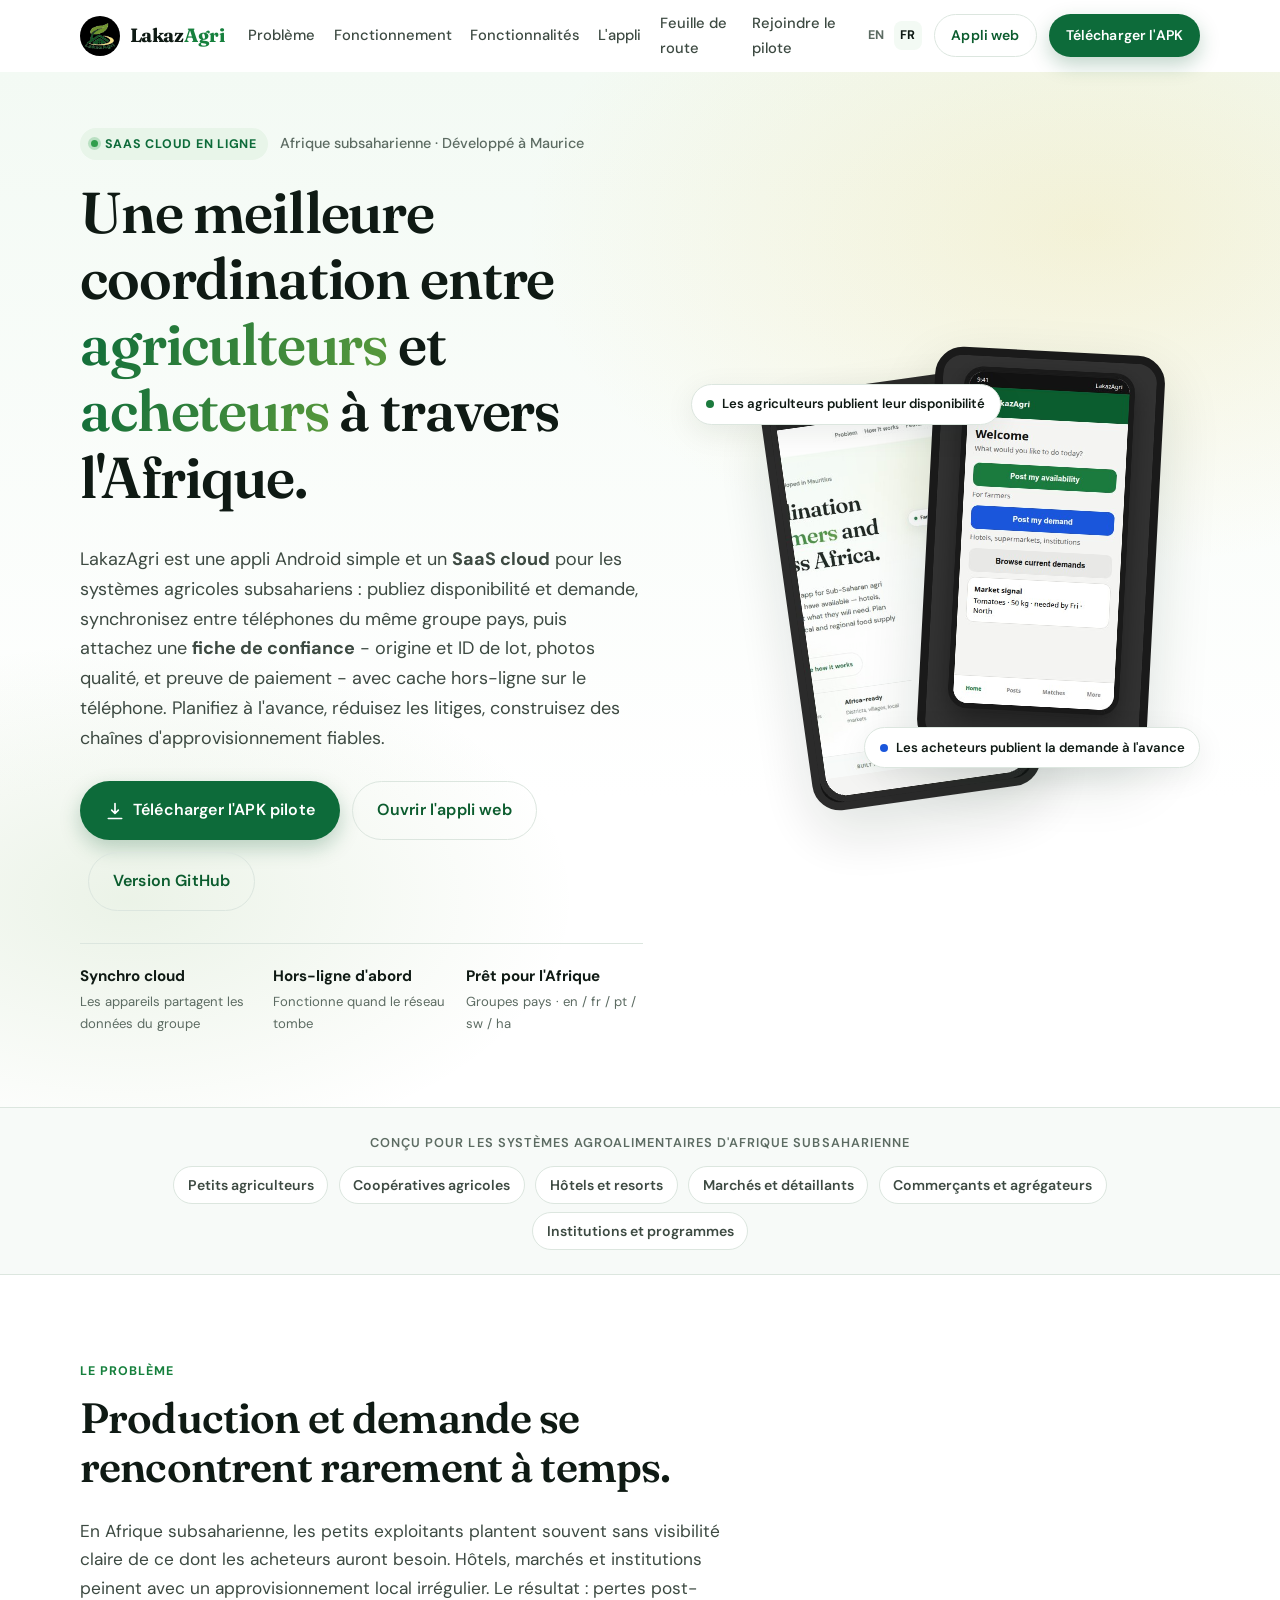
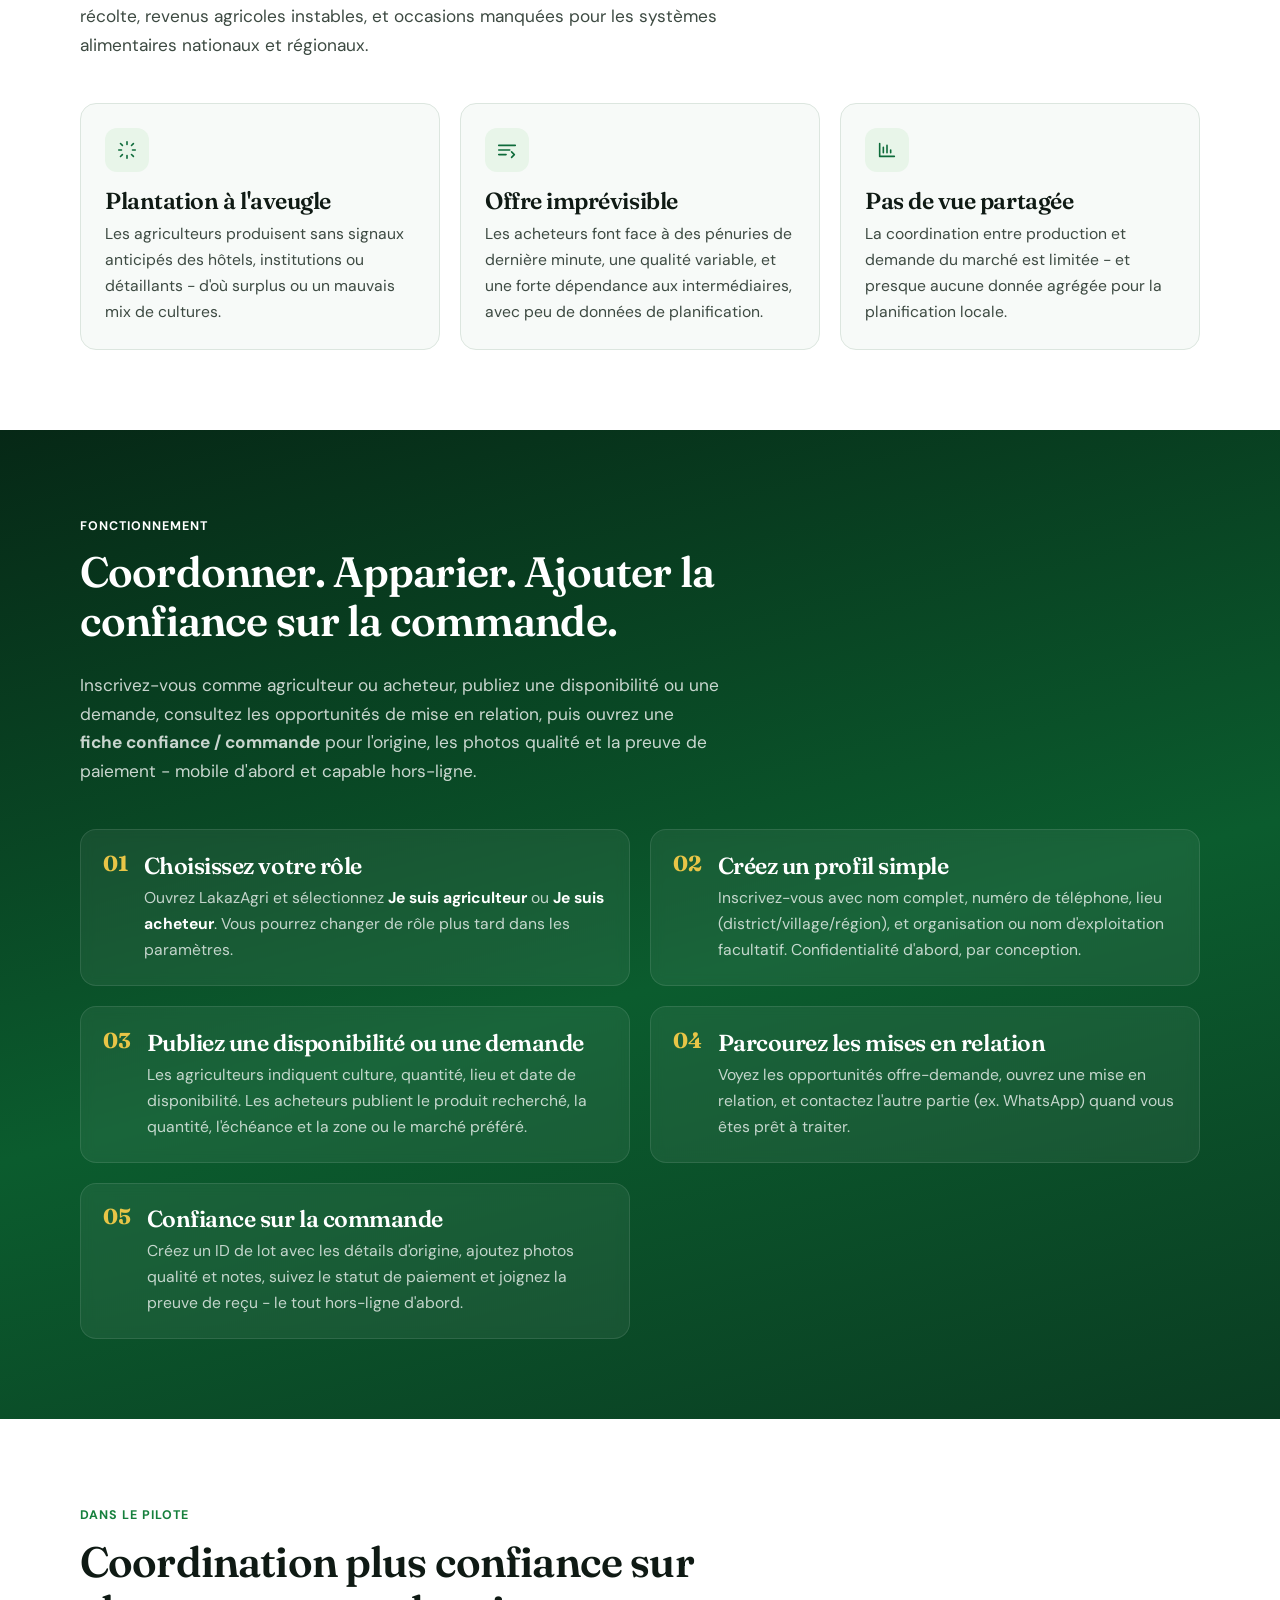
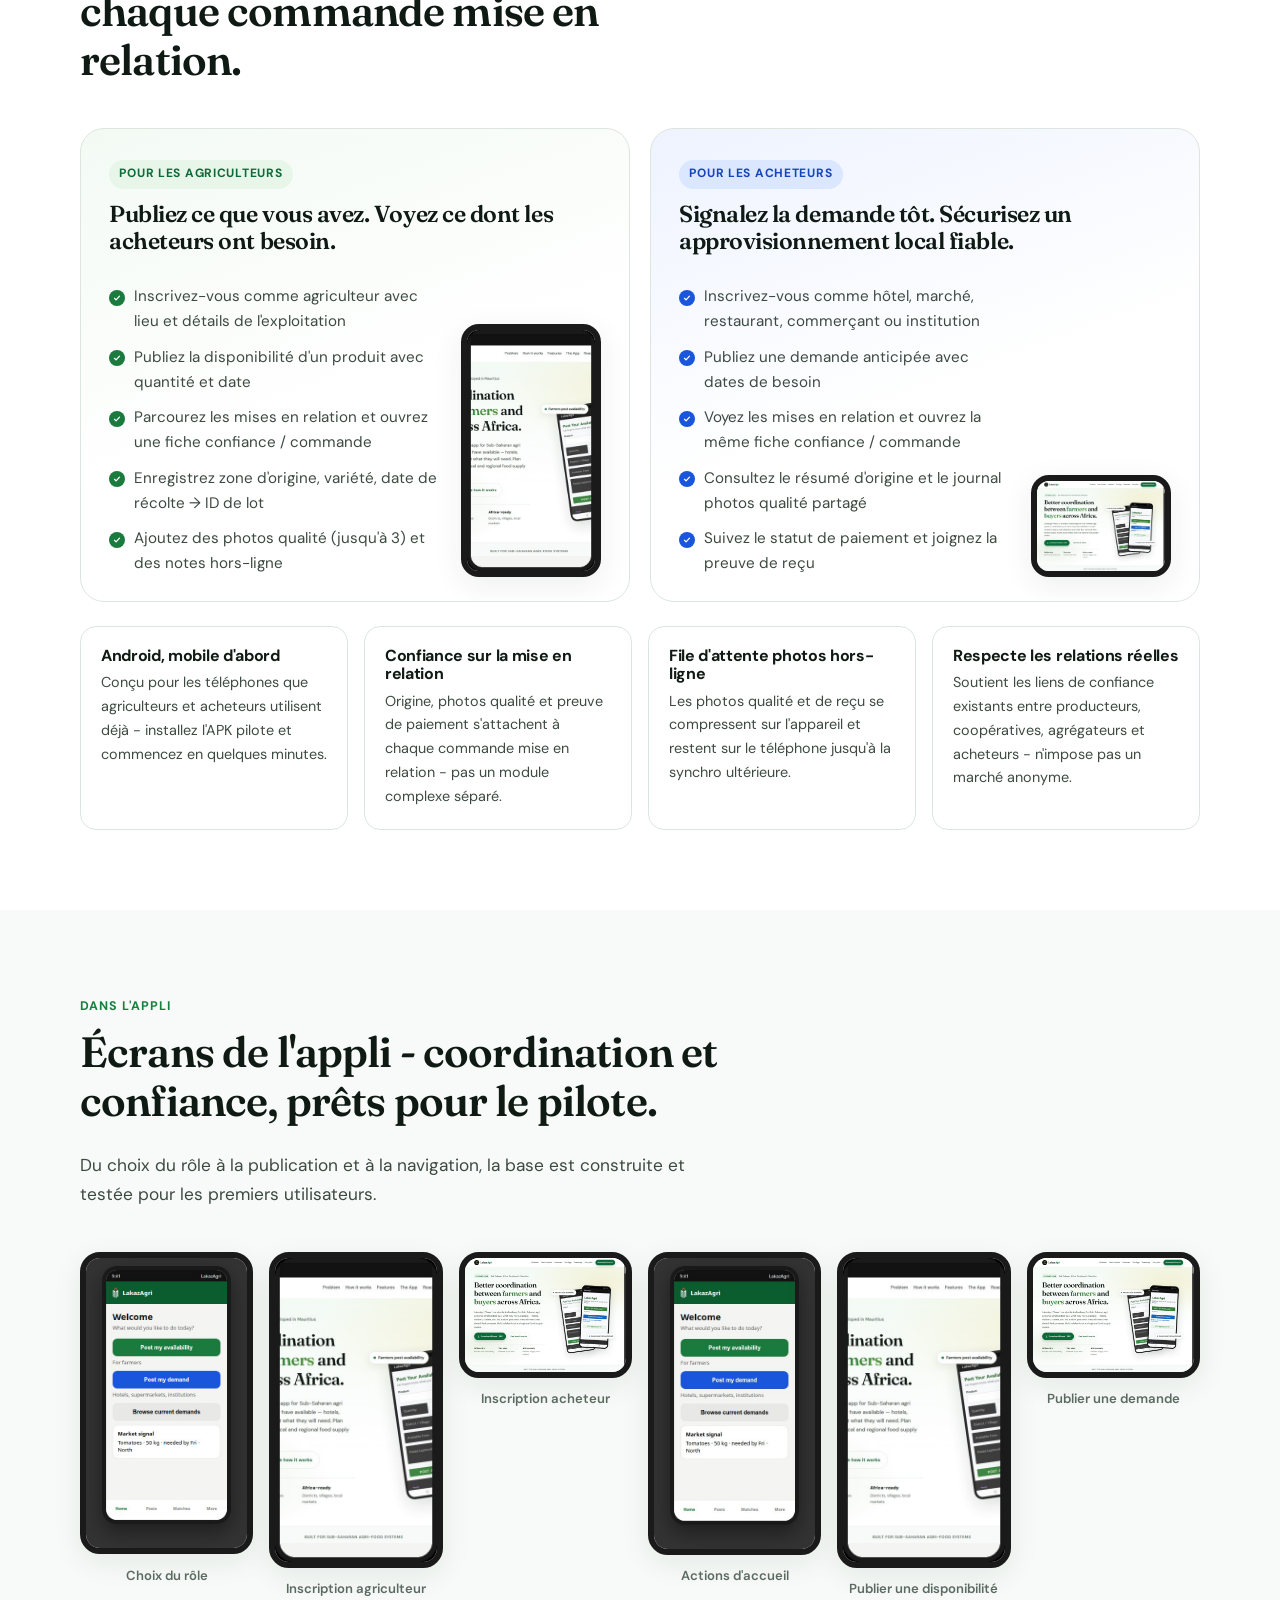
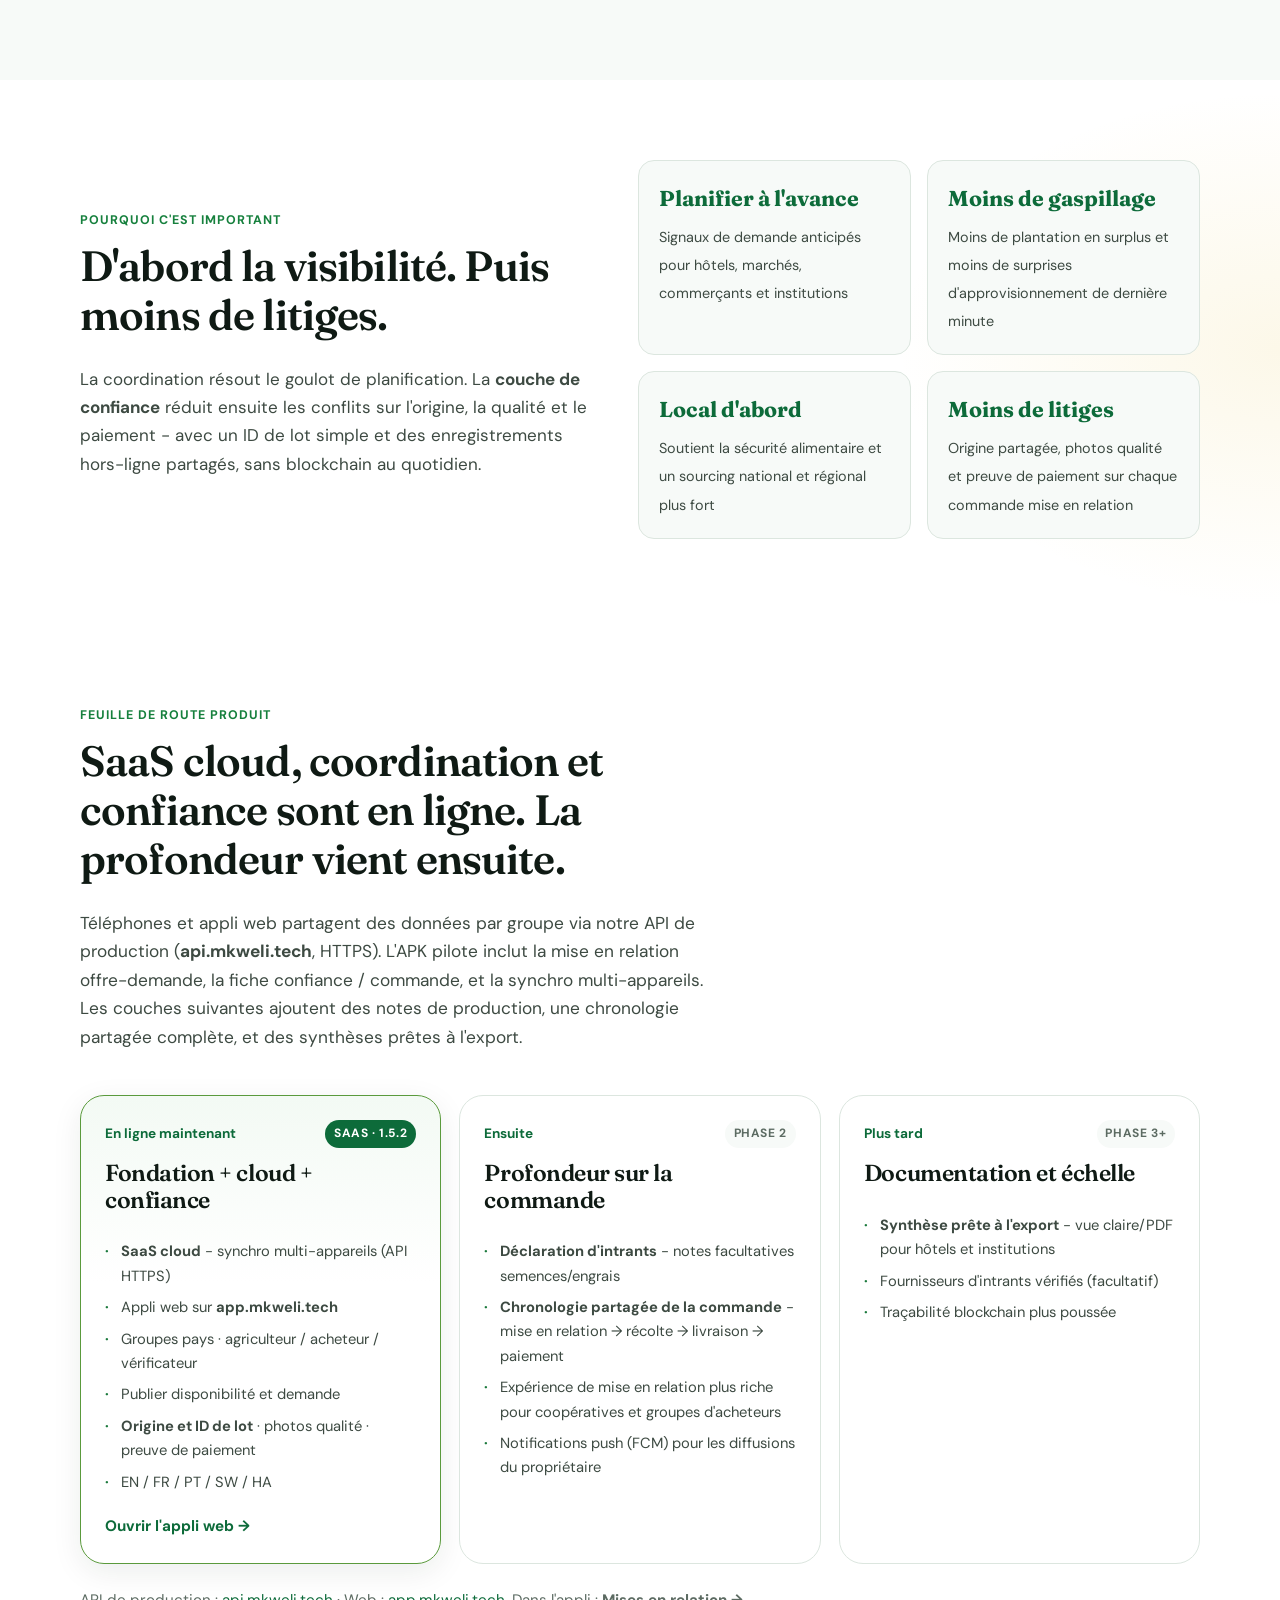
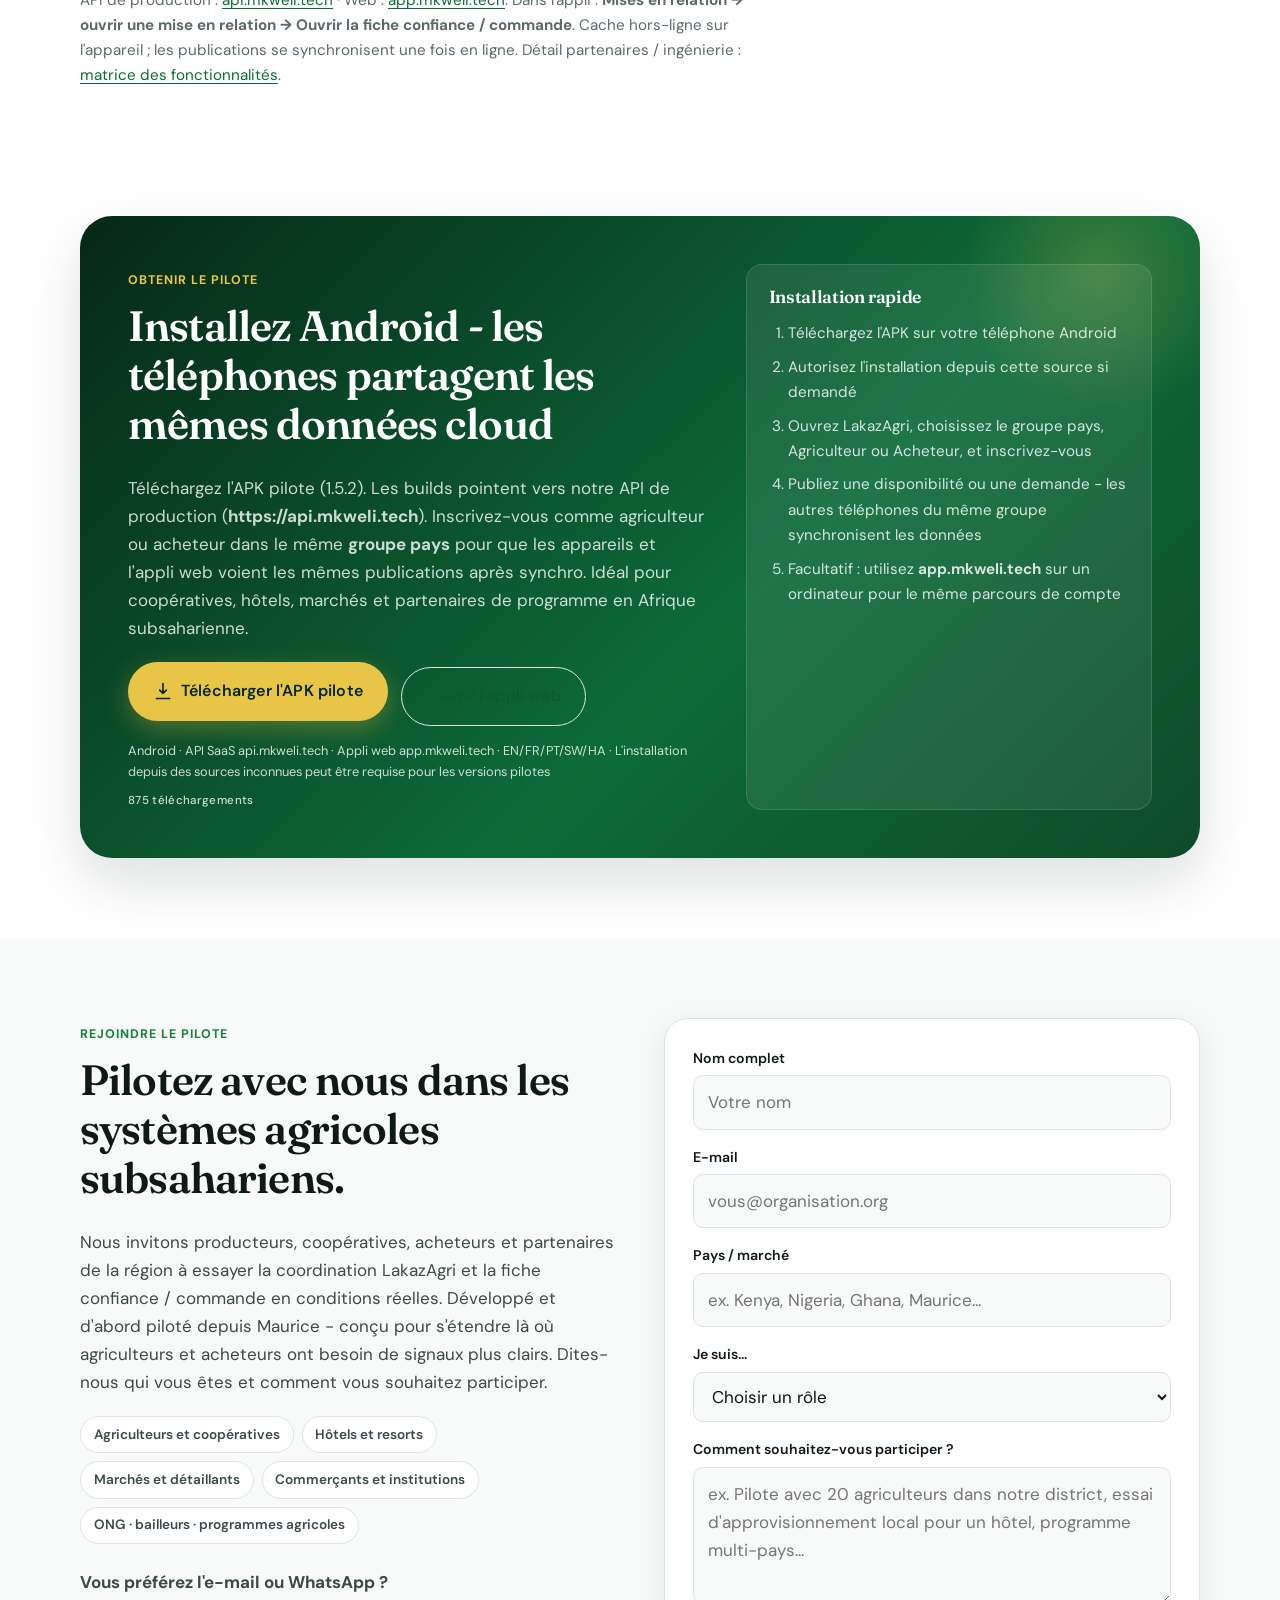
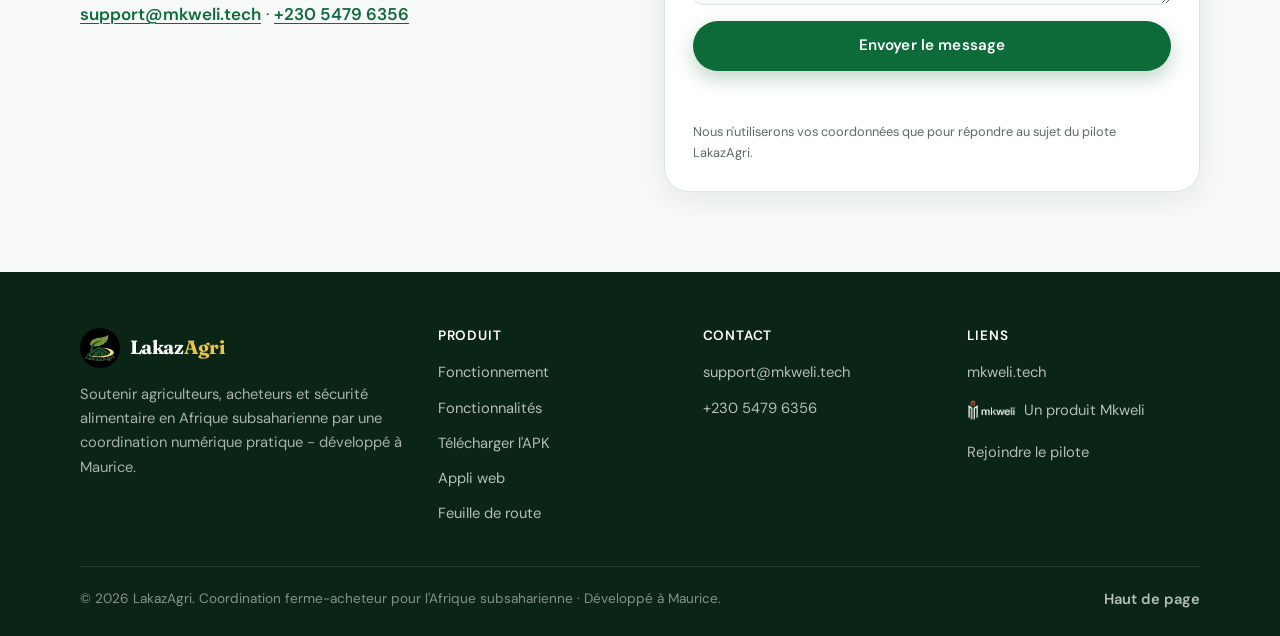
==== fr.html @ d51e4ae3 "Replace long dashes with short hyphens and add a French page. EN/FR switch keeps the matching sectio" ====
<!DOCTYPE html>
<html lang="fr">
<head>
  <meta charset="UTF-8" />
  <meta name="viewport" content="width=device-width, initial-scale=1.0" />
  <title>LakazAgri - Appli ferme-acheteur pour l'Afrique subsaharienne | Agriculteurs, hôtels et marchés</title>
  <meta name="description" content="LakazAgri est une appli Android gratuite, hors-ligne d'abord, et un SaaS cloud pour l'Afrique subsaharienne, qui relie les petits agriculteurs aux hôtels, supermarchés, commerçants et institutions. Données cloud partagées entre appareils, groupes pays, fiches de confiance - développé à Maurice." />
  <meta name="keywords" content="LakazAgri, agriculture Afrique subsaharienne, petits agriculteurs africains, ferme vers acheteur Afrique, appli ferme marché, chaîne d'approvisionnement agricole Afrique, agriculture intelligente Afrique, appli agricole hors-ligne, hôtels produits locaux Afrique, sécurité alimentaire Afrique, marché agricole Afrique, coopératives Afrique, agri-tech Afrique de l'Est, appli agricole Afrique de l'Ouest, agriculture Afrique australe, agri-tech Maurice, réduire les pertes post-récolte, signaux de demande acheteurs, connectivité rurale agriculture" />
  <meta name="author" content="LakazAgri" />
  <meta name="robots" content="index, follow, max-image-preview:large, max-snippet:-1, max-video-preview:-1" />
  <meta name="googlebot" content="index, follow" />
  <meta name="theme-color" content="#0B5C2E" />
  <meta name="geo.region" content="002" />
  <meta name="geo.placename" content="Afrique subsaharienne" />
  <meta name="language" content="French" />
  <meta name="coverage" content="Afrique subsaharienne" />
  <meta name="target" content="all" />
  <link rel="canonical" href="https://lakazagri.mkweli.tech/fr.html" />
  <link rel="alternate" hreflang="fr" href="https://lakazagri.mkweli.tech/fr.html" />
  <link rel="alternate" hreflang="en" href="https://lakazagri.mkweli.tech/" />
  <link rel="alternate" hreflang="x-default" href="https://lakazagri.mkweli.tech/" />

  <!-- Open Graph -->
  <meta property="og:site_name" content="LakazAgri" />
  <meta property="og:locale" content="fr_MU" />
  <meta property="og:locale:alternate" content="fr_SN" />
  <meta property="og:locale:alternate" content="fr_CI" />
  <meta property="og:locale:alternate" content="fr_CM" />
  <meta property="og:locale:alternate" content="en_GB" />
  <meta property="og:title" content="LakazAgri - Coordination ferme-acheteur pour l'Afrique subsaharienne" />
  <meta property="og:description" content="Appli Android gratuite hors-ligne d'abord, avec synchro SaaS cloud, pour agriculteurs et acheteurs africains. Publications partagées par groupe pays, console web, couche de confiance. Développé à Maurice." />
  <meta property="og:type" content="website" />
  <meta property="og:url" content="https://lakazagri.mkweli.tech/fr.html" />
  <meta property="og:image" content="https://lakazagri.mkweli.tech/assets/og-image.jpg" />
  <meta property="og:image:secure_url" content="https://lakazagri.mkweli.tech/assets/og-image.jpg" />
  <meta property="og:image:type" content="image/jpeg" />
  <meta property="og:image:width" content="1200" />
  <meta property="og:image:height" content="630" />
  <meta property="og:image:alt" content="LakazAgri - coordination ferme-acheteur pour l'Afrique subsaharienne" />

  <!-- Twitter / X -->
  <meta name="twitter:card" content="summary_large_image" />
  <meta name="twitter:title" content="LakazAgri - Appli ferme-acheteur pour l'Afrique subsaharienne" />
  <meta name="twitter:description" content="SaaS cloud + Android hors-ligne : apparier offre et demande, fiches de confiance, synchro multi-appareils. APK pilote gratuit. Web : app.mkweli.tech." />
  <meta name="twitter:image" content="https://lakazagri.mkweli.tech/assets/og-image.jpg" />
  <meta name="twitter:image:alt" content="Appli de coordination agricole LakazAgri pour l'Afrique" />

  <link rel="icon" type="image/png" href="assets/logo-small.png" />
  <link rel="apple-touch-icon" href="assets/Logo.png" />
  <link rel="sitemap" type="application/xml" title="Sitemap" href="https://lakazagri.mkweli.tech/sitemap.xml" />
  <link rel="preconnect" href="https://fonts.googleapis.com" />
  <link rel="preconnect" href="https://fonts.gstatic.com" crossorigin />
  <link href="https://fonts.googleapis.com/css2?family=DM+Sans:ital,opsz,wght@0,9..40,400;0,9..40,500;0,9..40,600;0,9..40,700;1,9..40,400&family=Fraunces:opsz,wght@9..144,500;9..144,600;9..144,700&display=swap" rel="stylesheet" />
  <link rel="stylesheet" href="styles.css" />

  <script type="application/ld+json">
  {
    "@context": "https://schema.org",
    "@graph": [
      {
        "@type": "WebSite",
        "@id": "https://lakazagri.mkweli.tech/fr.html#website",
        "url": "https://lakazagri.mkweli.tech/fr.html",
        "name": "LakazAgri",
        "description": "Appli de coordination ferme-acheteur pour l'Afrique subsaharienne - relie les petits agriculteurs aux hôtels, marchés, commerçants et institutions. Développé à Maurice.",
        "inLanguage": "fr",
        "publisher": { "@id": "https://lakazagri.mkweli.tech/#organization" }
      },
      {
        "@type": "Organization",
        "@id": "https://lakazagri.mkweli.tech/#organization",
        "name": "LakazAgri",
        "url": "https://lakazagri.mkweli.tech/",
        "logo": {
          "@type": "ImageObject",
          "url": "https://lakazagri.mkweli.tech/assets/Logo.png",
          "width": 500,
          "height": 500
        },
        "email": "support@mkweli.tech",
        "telephone": "+230-5479-6356",
        "foundingLocation": {
          "@type": "Place",
          "name": "Maurice",
          "address": {
            "@type": "PostalAddress",
            "addressCountry": "MU"
          }
        },
        "areaServed": {
          "@type": "Place",
          "name": "Afrique subsaharienne",
          "description": "Systèmes agroalimentaires d'Afrique subsaharienne, y compris l'Afrique de l'Est, de l'Ouest, centrale et australe"
        },
        "knowsAbout": [
          "Coordination ferme-acheteur",
          "Agriculture des petits exploitants",
          "Chaînes d'approvisionnement alimentaire",
          "Numérisation agricole",
          "Réduction des pertes post-récolte"
        ],
        "sameAs": [
          "https://mkweli.tech/",
          "https://app.mkweli.tech/",
          "https://api.mkweli.tech/api/health",
          "https://github.com/gilbertbouic/lakazAgri"
        ]
      },
      {
        "@type": "SoftwareApplication",
        "@id": "https://lakazagri.mkweli.tech/fr.html#app",
        "name": "LakazAgri (coordination + confiance)",
        "applicationCategory": "BusinessApplication",
        "applicationSubCategory": "Agriculture",
        "operatingSystem": "Android",
        "offers": {
          "@type": "Offer",
          "price": "0",
          "priceCurrency": "USD"
        },
        "description": "Appli Android hors-ligne d'abord, avec synchro cloud multi-appareils, pour agriculteurs et acheteurs africains : publier disponibilité et demande, apparier les commandes, groupes pays, origine/lot, photos qualité et preuve de paiement. Développé à Maurice.",
        "url": "https://lakazagri.mkweli.tech/fr.html",
        "downloadUrl": "https://lakazagri.mkweli.tech/downloads/lakazagri-1.5.2.apk",
        "installUrl": "https://app.mkweli.tech/",
        "image": "https://lakazagri.mkweli.tech/assets/og-image.jpg",
        "author": { "@id": "https://lakazagri.mkweli.tech/#organization" },
        "countriesSupported": "MU, KE, NG, GH, ZA, TZ, UG, RW, SN, CI, CM, ET, ZM, MW, BW, NA, MZ, AO, BJ, BF, ML, NE, TD, CG, CD, GA, GW, SL, LR, GM, CV, ST, BI, SS, SO, DJ, ER, SZ, LS, SC, KM",
        "featureList": [
          "Publication de disponibilité par les agriculteurs",
          "Signaux de demande des acheteurs",
          "Opportunités de mise en relation offre et demande",
          "Fiche confiance / commande : origine et ID de lot",
          "Journal photos qualité (hors-ligne)",
          "Statut de paiement et preuve de reçu",
          "Conception hors-ligne d'abord pour la connectivité rurale",
          "Développé et piloté depuis Maurice"
        ],
        "audience": {
          "@type": "Audience",
          "audienceType": "Petits agriculteurs, coopératives, hôtels, supermarchés, commerçants, institutions et programmes agricoles en Afrique subsaharienne"
        }
      },
      {
        "@type": "WebPage",
        "@id": "https://lakazagri.mkweli.tech/fr.html#webpage",
        "url": "https://lakazagri.mkweli.tech/fr.html",
        "name": "LakazAgri - Appli ferme-acheteur pour l'Afrique subsaharienne",
        "isPartOf": { "@id": "https://lakazagri.mkweli.tech/fr.html#website" },
        "about": { "@id": "https://lakazagri.mkweli.tech/fr.html#app" },
        "description": "Site officiel de LakazAgri - appli mobile gratuite qui relie les agriculteurs africains aux hôtels, marchés et institutions, avec fiches de confiance sur les mises en relation. Développé à Maurice pour les systèmes agricoles subsahariens.",
        "inLanguage": "fr",
        "primaryImageOfPage": {
          "@type": "ImageObject",
          "url": "https://lakazagri.mkweli.tech/assets/og-image.jpg"
        }
      }
    ]
  }
  </script>
</head>
<body>
  <a class="skip-link" href="#main">Aller au contenu</a>

  <header class="site-header" id="top">
    <div class="container nav-inner">
      <a class="brand" href="fr.html" aria-label="Accueil LakazAgri">
        <img src="assets/Logo.png" alt="Logo LakazAgri" width="44" height="44" class="brand-logo" />
        <span class="brand-text">Lakaz<span>Agri</span></span>
      </a>
      <nav class="nav" id="primary-nav" aria-label="Principal">
        <a href="#problem">Problème</a>
        <a href="#how-it-works">Fonctionnement</a>
        <a href="#features">Fonctionnalités</a>
        <a href="#app">L'appli</a>
        <a href="#roadmap">Feuille de route</a>
        <a href="#pilot">Rejoindre le pilote</a>
      </nav>
      <div class="nav-actions">
        <div class="lang-switch" aria-label="Langue">
          <a href="/" lang="en" hreflang="en">EN</a>
          <a href="fr.html" lang="fr" hreflang="fr" aria-current="true">FR</a>
        </div>
        <a class="btn btn-ghost btn-sm" href="https://app.mkweli.tech/" rel="noopener noreferrer" target="_blank">Appli web</a>
        <a class="btn btn-primary btn-sm" href="#download">Télécharger l'APK</a>
        <button class="nav-toggle" id="nav-toggle" aria-expanded="false" aria-controls="primary-nav" aria-label="Ouvrir le menu">
          <span></span><span></span><span></span>
        </button>
      </div>
    </div>
  </header>

  <main id="main">
    <section class="hero">
      <div class="hero-bg" aria-hidden="true"></div>
      <div class="container hero-grid">
        <div class="hero-copy">
          <div class="eyebrow">
            <span class="badge badge-live">SaaS cloud en ligne</span>
            <span class="eyebrow-text">Afrique subsaharienne · Développé à Maurice</span>
          </div>
          <h1>Une meilleure coordination entre <em>agriculteurs</em> et <em>acheteurs</em> à travers l'Afrique.</h1>
          <p class="lead">
            LakazAgri est une appli Android simple et un <strong>SaaS cloud</strong> pour les systèmes agricoles subsahariens : publiez disponibilité et demande,
            synchronisez entre téléphones du même groupe pays, puis attachez une <strong>fiche de confiance</strong> - origine et ID de lot, photos qualité,
            et preuve de paiement - avec cache hors-ligne sur le téléphone. Planifiez à l'avance, réduisez les litiges, construisez des chaînes d'approvisionnement fiables.
          </p>
          <div class="hero-ctas">
            <a class="btn btn-primary btn-lg" href="#download">
              <svg width="20" height="20" viewBox="0 0 24 24" fill="none" aria-hidden="true"><path d="M12 3v12m0 0l4-4m-4 4l-4-4M4 21h16" stroke="currentColor" stroke-width="2" stroke-linecap="round" stroke-linejoin="round"/></svg>
              Télécharger l'APK pilote
            </a>
            <a class="btn btn-ghost btn-lg" href="https://app.mkweli.tech/" rel="noopener noreferrer" target="_blank">Ouvrir l'appli web</a>
            <a class="btn btn-ghost btn-lg" href="https://github.com/gilbertbouic/lakazAgri/releases/tag/v1.5.2" rel="noopener noreferrer" target="_blank" style="margin-left:0.5rem">
              Version GitHub
            </a>
          </div>
          <ul class="hero-proof">
            <li>
              <strong>Synchro cloud</strong>
              <span>Les appareils partagent les données du groupe</span>
            </li>
            <li>
              <strong>Hors-ligne d'abord</strong>
              <span>Fonctionne quand le réseau tombe</span>
            </li>
            <li>
              <strong>Prêt pour l'Afrique</strong>
              <span>Groupes pays · en / fr / pt / sw / ha</span>
            </li>
          </ul>
        </div>
        <div class="hero-visual">
          <div class="phone-stack">
            <figure class="phone phone-back">
              <img src="assets/screenshots/Screenshot_20260616_174458_mu.lakazagri.jpg" alt="Écran de publication de disponibilité pour les agriculteurs" width="280" height="560" loading="eager" />
            </figure>
            <figure class="phone phone-front">
              <img src="assets/screenshots/Screenshot_20260616_174440_mu.lakazagri.jpg" alt="Accueil LakazAgri : publier une disponibilité ou une demande" width="280" height="560" loading="eager" />
            </figure>
          </div>
          <div class="floating-card card-farmer">
            <span class="dot green"></span>
            Les agriculteurs publient leur disponibilité
          </div>
          <div class="floating-card card-buyer">
            <span class="dot blue"></span>
            Les acheteurs publient la demande à l'avance
          </div>
        </div>
      </div>
    </section>

    <section class="trust-strip" aria-label="Public de la Phase 1">
      <div class="container">
        <p class="trust-label">Conçu pour les systèmes agroalimentaires d'Afrique subsaharienne</p>
        <ul class="trust-list">
          <li>Petits agriculteurs</li>
          <li>Coopératives agricoles</li>
          <li>Hôtels et resorts</li>
          <li>Marchés et détaillants</li>
          <li>Commerçants et agrégateurs</li>
          <li>Institutions et programmes</li>
        </ul>
      </div>
    </section>

    <section class="section problem" id="problem">
      <div class="container">
        <div class="section-head">
          <span class="section-tag">Le problème</span>
          <h2>Production et demande se rencontrent rarement à temps.</h2>
          <p>
            En Afrique subsaharienne, les petits exploitants plantent souvent sans visibilité claire de ce dont les acheteurs auront besoin.
            Hôtels, marchés et institutions peinent avec un approvisionnement local irrégulier. Le résultat : pertes post-récolte,
            revenus agricoles instables, et occasions manquées pour les systèmes alimentaires nationaux et régionaux.
          </p>
        </div>
        <div class="problem-grid">
          <article class="problem-card">
            <div class="icon-wrap" aria-hidden="true">
              <svg viewBox="0 0 24 24" fill="none"><path d="M12 3v3m0 12v3M4.9 4.9l2.1 2.1m9.9 9.9l2.1 2.1M3 12h3m12 0h3M4.9 19.1l2.1-2.1m9.9-9.9l2.1-2.1" stroke="currentColor" stroke-width="1.75" stroke-linecap="round"/></svg>
            </div>
            <h3>Plantation à l'aveugle</h3>
            <p>Les agriculteurs produisent sans signaux anticipés des hôtels, institutions ou détaillants - d'où surplus ou un mauvais mix de cultures.</p>
          </article>
          <article class="problem-card">
            <div class="icon-wrap" aria-hidden="true">
              <svg viewBox="0 0 24 24" fill="none"><path d="M3 7h18M3 12h12M3 17h8" stroke="currentColor" stroke-width="1.75" stroke-linecap="round"/><path d="M17 14l3 3-3 3" stroke="currentColor" stroke-width="1.75" stroke-linecap="round" stroke-linejoin="round"/></svg>
            </div>
            <h3>Offre imprévisible</h3>
            <p>Les acheteurs font face à des pénuries de dernière minute, une qualité variable, et une forte dépendance aux intermédiaires, avec peu de données de planification.</p>
          </article>
          <article class="problem-card">
            <div class="icon-wrap" aria-hidden="true">
              <svg viewBox="0 0 24 24" fill="none"><path d="M4 19V5m0 14h16M8 15V9m4 6V7m4 8v-3" stroke="currentColor" stroke-width="1.75" stroke-linecap="round" stroke-linejoin="round"/></svg>
            </div>
            <h3>Pas de vue partagée</h3>
            <p>La coordination entre production et demande du marché est limitée - et presque aucune donnée agrégée pour la planification locale.</p>
          </article>
        </div>
      </div>
    </section>

    <section class="section how" id="how-it-works">
      <div class="container">
        <div class="section-head light">
          <span class="section-tag">Fonctionnement</span>
          <h2>Coordonner. Apparier. Ajouter la confiance sur la commande.</h2>
          <p>
            Inscrivez-vous comme agriculteur ou acheteur, publiez une disponibilité ou une demande, consultez les opportunités de mise en relation, puis ouvrez une
            <strong>fiche confiance / commande</strong> pour l'origine, les photos qualité et la preuve de paiement - mobile d'abord et capable hors-ligne.
          </p>
        </div>
        <ol class="steps">
          <li class="step">
            <span class="step-num">01</span>
            <div>
              <h3>Choisissez votre rôle</h3>
              <p>Ouvrez LakazAgri et sélectionnez <strong>Je suis agriculteur</strong> ou <strong>Je suis acheteur</strong>. Vous pourrez changer de rôle plus tard dans les paramètres.</p>
            </div>
          </li>
          <li class="step">
            <span class="step-num">02</span>
            <div>
              <h3>Créez un profil simple</h3>
              <p>Inscrivez-vous avec nom complet, numéro de téléphone, lieu (district/village/région), et organisation ou nom d'exploitation facultatif. Confidentialité d'abord, par conception.</p>
            </div>
          </li>
          <li class="step">
            <span class="step-num">03</span>
            <div>
              <h3>Publiez une disponibilité ou une demande</h3>
              <p>Les agriculteurs indiquent culture, quantité, lieu et date de disponibilité. Les acheteurs publient le produit recherché, la quantité, l'échéance et la zone ou le marché préféré.</p>
            </div>
          </li>
          <li class="step">
            <span class="step-num">04</span>
            <div>
              <h3>Parcourez les mises en relation</h3>
              <p>Voyez les opportunités offre-demande, ouvrez une mise en relation, et contactez l'autre partie (ex. WhatsApp) quand vous êtes prêt à traiter.</p>
            </div>
          </li>
          <li class="step">
            <span class="step-num">05</span>
            <div>
              <h3>Confiance sur la commande</h3>
              <p>Créez un ID de lot avec les détails d'origine, ajoutez photos qualité et notes, suivez le statut de paiement et joignez la preuve de reçu - le tout hors-ligne d'abord.</p>
            </div>
          </li>
        </ol>
      </div>
    </section>

    <section class="section features" id="features">
      <div class="container">
        <div class="section-head">
          <span class="section-tag">Dans le pilote</span>
          <h2>Coordination plus confiance sur chaque commande mise en relation.</h2>
        </div>
        <div class="feature-split">
          <article class="feature-panel farmer">
            <header>
              <span class="panel-badge green">Pour les agriculteurs</span>
              <h3>Publiez ce que vous avez. Voyez ce dont les acheteurs ont besoin.</h3>
            </header>
            <ul class="check-list">
              <li>Inscrivez-vous comme agriculteur avec lieu et détails de l'exploitation</li>
              <li>Publiez la disponibilité d'un produit avec quantité et date</li>
              <li>Parcourez les mises en relation et ouvrez une fiche confiance / commande</li>
              <li>Enregistrez zone d'origine, variété, date de récolte → ID de lot</li>
              <li>Ajoutez des photos qualité (jusqu'à 3) et des notes hors-ligne</li>
            </ul>
            <figure class="panel-shot">
              <img src="assets/screenshots/Screenshot_20260616_174458_mu.lakazagri.jpg" alt="Formulaire de publication de disponibilité agriculteur" width="240" height="480" loading="lazy" />
            </figure>
          </article>
          <article class="feature-panel buyer">
            <header>
              <span class="panel-badge blue">Pour les acheteurs</span>
              <h3>Signalez la demande tôt. Sécurisez un approvisionnement local fiable.</h3>
            </header>
            <ul class="check-list">
              <li>Inscrivez-vous comme hôtel, marché, restaurant, commerçant ou institution</li>
              <li>Publiez une demande anticipée avec dates de besoin</li>
              <li>Voyez les mises en relation et ouvrez la même fiche confiance / commande</li>
              <li>Consultez le résumé d'origine et le journal photos qualité partagé</li>
              <li>Suivez le statut de paiement et joignez la preuve de reçu</li>
            </ul>
            <figure class="panel-shot">
              <img src="assets/screenshots/Screenshot_20260616_174507_mu.lakazagri.jpg" alt="Formulaire de publication de demande acheteur" width="240" height="480" loading="lazy" />
            </figure>
          </article>
        </div>

        <div class="feature-grid">
          <article class="mini-feature">
            <h4>Android, mobile d'abord</h4>
            <p>Conçu pour les téléphones que agriculteurs et acheteurs utilisent déjà - installez l'APK pilote et commencez en quelques minutes.</p>
          </article>
          <article class="mini-feature">
            <h4>Confiance sur la mise en relation</h4>
            <p>Origine, photos qualité et preuve de paiement s'attachent à chaque commande mise en relation - pas un module complexe séparé.</p>
          </article>
          <article class="mini-feature">
            <h4>File d'attente photos hors-ligne</h4>
            <p>Les photos qualité et de reçu se compressent sur l'appareil et restent sur le téléphone jusqu'à la synchro ultérieure.</p>
          </article>
          <article class="mini-feature">
            <h4>Respecte les relations réelles</h4>
            <p>Soutient les liens de confiance existants entre producteurs, coopératives, agrégateurs et acheteurs - n'impose pas un marché anonyme.</p>
          </article>
        </div>
      </div>
    </section>

    <section class="section app-gallery" id="app">
      <div class="container">
        <div class="section-head">
          <span class="section-tag">Dans l'appli</span>
          <h2>Écrans de l'appli - coordination et confiance, prêts pour le pilote.</h2>
          <p>Du choix du rôle à la publication et à la navigation, la base est construite et testée pour les premiers utilisateurs.</p>
        </div>
        <div class="gallery" role="list">
          <figure class="gallery-item" role="listitem">
            <img src="assets/screenshots/Screenshot_20260616_174404_mu.lakazagri.jpg" alt="Bienvenue - choisir le rôle Agriculteur ou Acheteur" width="220" height="440" loading="lazy" />
            <figcaption>Choix du rôle</figcaption>
          </figure>
          <figure class="gallery-item" role="listitem">
            <img src="assets/screenshots/Screenshot_20260616_174413_mu.lakazagri.jpg" alt="Formulaire d'inscription agriculteur" width="220" height="440" loading="lazy" />
            <figcaption>Inscription agriculteur</figcaption>
          </figure>
          <figure class="gallery-item" role="listitem">
            <img src="assets/screenshots/Screenshot_20260616_174425_mu.lakazagri.jpg" alt="Formulaire d'inscription acheteur" width="220" height="440" loading="lazy" />
            <figcaption>Inscription acheteur</figcaption>
          </figure>
          <figure class="gallery-item" role="listitem">
            <img src="assets/screenshots/Screenshot_20260616_174440_mu.lakazagri.jpg" alt="Écran d'accueil avec les actions publier disponibilité et demande" width="220" height="440" loading="lazy" />
            <figcaption>Actions d'accueil</figcaption>
          </figure>
          <figure class="gallery-item" role="listitem">
            <img src="assets/screenshots/Screenshot_20260616_174458_mu.lakazagri.jpg" alt="Formulaire de publication de disponibilité pour les agriculteurs" width="220" height="440" loading="lazy" />
            <figcaption>Publier une disponibilité</figcaption>
          </figure>
          <figure class="gallery-item" role="listitem">
            <img src="assets/screenshots/Screenshot_20260616_174507_mu.lakazagri.jpg" alt="Formulaire de publication de demande pour les acheteurs" width="220" height="440" loading="lazy" />
            <figcaption>Publier une demande</figcaption>
          </figure>
        </div>
      </div>
    </section>

    <section class="section outcomes">
      <div class="container outcomes-grid">
        <div class="outcomes-copy">
          <span class="section-tag">Pourquoi c'est important</span>
          <h2>D'abord la visibilité. Puis moins de litiges.</h2>
          <p>
            La coordination résout le goulot de planification. La <strong>couche de confiance</strong> réduit ensuite les conflits sur l'origine, la qualité
            et le paiement - avec un ID de lot simple et des enregistrements hors-ligne partagés, sans blockchain au quotidien.
          </p>
        </div>
        <ul class="outcome-stats">
          <li>
            <span class="stat">Planifier à l'avance</span>
            <span class="stat-desc">Signaux de demande anticipés pour hôtels, marchés, commerçants et institutions</span>
          </li>
          <li>
            <span class="stat">Moins de gaspillage</span>
            <span class="stat-desc">Moins de plantation en surplus et moins de surprises d'approvisionnement de dernière minute</span>
          </li>
          <li>
            <span class="stat">Local d'abord</span>
            <span class="stat-desc">Soutient la sécurité alimentaire et un sourcing national et régional plus fort</span>
          </li>
          <li>
            <span class="stat">Moins de litiges</span>
            <span class="stat-desc">Origine partagée, photos qualité et preuve de paiement sur chaque commande mise en relation</span>
          </li>
        </ul>
      </div>
    </section>

    <section class="section roadmap" id="roadmap">
      <div class="container">
        <div class="section-head">
          <span class="section-tag">Feuille de route produit</span>
          <h2>SaaS cloud, coordination et confiance sont en ligne. La profondeur vient ensuite.</h2>
          <p>
            Téléphones et appli web partagent des données par groupe via notre API de production
            (<strong>api.mkweli.tech</strong>, HTTPS). L'APK pilote inclut la mise en relation offre-demande,
            la fiche confiance / commande, et la synchro multi-appareils. Les couches suivantes ajoutent des notes de production, une chronologie partagée complète, et des synthèses prêtes à l'export.
          </p>
        </div>
        <div class="roadmap-track">
          <article class="roadmap-card current">
            <div class="rm-top">
              <span class="rm-phase">En ligne maintenant</span>
              <span class="rm-status">SaaS · 1.5.2</span>
            </div>
            <h3>Fondation + cloud + confiance</h3>
            <ul>
              <li><strong>SaaS cloud</strong> - synchro multi-appareils (API HTTPS)</li>
              <li>Appli web sur <strong>app.mkweli.tech</strong></li>
              <li>Groupes pays · agriculteur / acheteur / vérificateur</li>
              <li>Publier disponibilité et demande</li>
              <li><strong>Origine et ID de lot</strong> · photos qualité · preuve de paiement</li>
              <li>EN / FR / PT / SW / HA</li>
            </ul>
            <a class="text-link" href="https://app.mkweli.tech/" rel="noopener noreferrer" target="_blank">Ouvrir l'appli web →</a>
          </article>
          <article class="roadmap-card">
            <div class="rm-top">
              <span class="rm-phase">Ensuite</span>
              <span class="rm-status">Phase 2</span>
            </div>
            <h3>Profondeur sur la commande</h3>
            <ul>
              <li><strong>Déclaration d'intrants</strong> - notes facultatives semences/engrais</li>
              <li><strong>Chronologie partagée de la commande</strong> - mise en relation → récolte → livraison → paiement</li>
              <li>Expérience de mise en relation plus riche pour coopératives et groupes d'acheteurs</li>
              <li>Notifications push (FCM) pour les diffusions du propriétaire</li>
            </ul>
          </article>
          <article class="roadmap-card">
            <div class="rm-top">
              <span class="rm-phase">Plus tard</span>
              <span class="rm-status">Phase 3+</span>
            </div>
            <h3>Documentation et échelle</h3>
            <ul>
              <li><strong>Synthèse prête à l'export</strong> - vue claire/PDF pour hôtels et institutions</li>
              <li>Fournisseurs d'intrants vérifiés (facultatif)</li>
              <li>Traçabilité blockchain plus poussée</li>
            </ul>
          </article>
        </div>
        <p class="roadmap-note" style="margin-top:1.5rem;color:var(--muted);font-size:0.95rem;max-width:42rem;">
          API de production : <a href="https://api.mkweli.tech/api/health" rel="noopener noreferrer" target="_blank">api.mkweli.tech</a>
          · Web : <a href="https://app.mkweli.tech/" rel="noopener noreferrer" target="_blank">app.mkweli.tech</a>.
          Dans l'appli : <strong>Mises en relation → ouvrir une mise en relation → Ouvrir la fiche confiance / commande</strong>.
          Cache hors-ligne sur l'appareil ; les publications se synchronisent une fois en ligne.
          Détail partenaires / ingénierie : <a href="docs/TRUST_LAYER_FEATURE_MATRIX.md">matrice des fonctionnalités</a>.
        </p>
      </div>
    </section>

    <section class="section download" id="download">
      <div class="container download-card">
        <div class="download-copy">
          <span class="section-tag on-dark">Obtenir le pilote</span>
          <h2>Installez Android - les téléphones partagent les mêmes données cloud</h2>
          <p>
            Téléchargez l'APK pilote (1.5.2). Les builds pointent vers notre API de production
            (<strong>https://api.mkweli.tech</strong>). Inscrivez-vous comme agriculteur ou acheteur dans le même
            <strong>groupe pays</strong> pour que les appareils et l'appli web voient les mêmes publications après synchro.
            Idéal pour coopératives, hôtels, marchés et partenaires de programme en Afrique subsaharienne.
          </p>
          <div class="download-actions">
            <a class="btn btn-accent btn-lg" href="https://lakazagri.mkweli.tech/downloads/lakazagri-1.5.2.apk" rel="noopener noreferrer">
              <svg width="20" height="20" viewBox="0 0 24 24" fill="none" aria-hidden="true"><path d="M12 3v12m0 0l4-4m-4 4l-4-4M4 21h16" stroke="currentColor" stroke-width="2" stroke-linecap="round" stroke-linejoin="round"/></svg>
              Télécharger l'APK pilote
            </a>
            <a class="btn btn-ghost btn-lg" href="https://app.mkweli.tech/" rel="noopener noreferrer" target="_blank" style="margin-left:0.5rem">
              Ouvrir l'appli web
            </a>
            <p class="fine-print">Android · API SaaS api.mkweli.tech · Appli web app.mkweli.tech · EN/FR/PT/SW/HA · L'installation depuis des sources inconnues peut être requise pour les versions pilotes</p>
          </div>
        </div>
        <div class="download-side">
          <div class="install-steps">
            <h3>Installation rapide</h3>
            <ol>
              <li>Téléchargez l'APK sur votre téléphone Android</li>
              <li>Autorisez l'installation depuis cette source si demandé</li>
              <li>Ouvrez LakazAgri, choisissez le groupe pays, Agriculteur ou Acheteur, et inscrivez-vous</li>
              <li>Publiez une disponibilité ou une demande - les autres téléphones du même groupe synchronisent les données</li>
              <li>Facultatif : utilisez <strong>app.mkweli.tech</strong> sur un ordinateur pour le même parcours de compte</li>
            </ol>
          </div>
        </div>
      </div>
    </section>

    <section class="section pilot" id="pilot">
      <div class="container">
        <div class="pilot-grid">
          <div>
            <span class="section-tag">Rejoindre le pilote</span>
            <h2>Pilotez avec nous dans les systèmes agricoles subsahariens.</h2>
            <p>
              Nous invitons producteurs, coopératives, acheteurs et partenaires de la région à essayer la coordination LakazAgri et la fiche confiance / commande en conditions réelles.
              Développé et d'abord piloté depuis Maurice - conçu pour s'étendre là où agriculteurs et acheteurs ont besoin de signaux plus clairs.
              Dites-nous qui vous êtes et comment vous souhaitez participer.
            </p>
            <ul class="audience-pills">
              <li>Agriculteurs et coopératives</li>
              <li>Hôtels et resorts</li>
              <li>Marchés et détaillants</li>
              <li>Commerçants et institutions</li>
              <li>ONG · bailleurs · programmes agricoles</li>
            </ul>
            <div class="contact-inline">
              <p><strong>Vous préférez l'e-mail ou WhatsApp ?</strong></p>
              <p>
                <a href="mailto:support@mkweli.tech">support@mkweli.tech</a>
                ·
                <a href="tel:+23054796356">+230 5479 6356</a>
              </p>
            </div>
          </div>
          <form class="pilot-form" id="pilot-form" novalidate>
            <div class="form-row">
              <label for="name">Nom complet</label>
              <input type="text" id="name" name="name" autocomplete="name" required placeholder="Votre nom" />
            </div>
            <div class="form-row">
              <label for="email">E-mail</label>
              <input type="email" id="email" name="email" autocomplete="email" required placeholder="vous@organisation.org" />
            </div>
            <div class="form-row">
              <label for="country">Pays / marché</label>
              <input type="text" id="country" name="country" autocomplete="country-name" required placeholder="ex. Kenya, Nigeria, Ghana, Maurice..." />
            </div>
            <div class="form-row">
              <label for="role">Je suis...</label>
              <select id="role" name="role" required>
                <option value="" disabled selected>Choisir un rôle</option>
                <option value="farmer">Agriculteur / producteur</option>
                <option value="coop">Coopérative / association</option>
                <option value="hotel">Hôtel / resort</option>
                <option value="supermarket">Marché / supermarché / détaillant</option>
                <option value="trader">Commerçant / agrégateur</option>
                <option value="institution">Institution / restaurant</option>
                <option value="partner">Partenaire de programme / ONG / bailleur</option>
                <option value="other">Autre</option>
              </select>
            </div>
            <div class="form-row">
              <label for="message">Comment souhaitez-vous participer ?</label>
              <textarea id="message" name="message" rows="4" required placeholder="ex. Pilote avec 20 agriculteurs dans notre district, essai d'approvisionnement local pour un hôtel, programme multi-pays..."></textarea>
            </div>
            <button type="submit" class="btn btn-primary btn-block">Envoyer le message</button>
            <p class="form-status" id="form-status" role="status" aria-live="polite"></p>
            <p class="fine-print">Nous n'utiliserons vos coordonnées que pour répondre au sujet du pilote LakazAgri.</p>
          </form>
        </div>
      </div>
    </section>
  </main>

  <footer class="site-footer">
    <div class="container footer-grid">
      <div class="footer-brand">
        <a class="brand" href="fr.html">
          <img src="assets/Logo.png" alt="Logo LakazAgri" width="40" height="40" class="brand-logo" />
          <span class="brand-text">Lakaz<span>Agri</span></span>
        </a>
        <p>Soutenir agriculteurs, acheteurs et sécurité alimentaire en Afrique subsaharienne par une coordination numérique pratique - développé à Maurice.</p>
      </div>
      <div>
        <h4>Produit</h4>
        <ul>
          <li><a href="#how-it-works">Fonctionnement</a></li>
          <li><a href="#features">Fonctionnalités</a></li>
          <li><a href="#download">Télécharger l'APK</a></li>
          <li><a href="https://app.mkweli.tech/" rel="noopener noreferrer" target="_blank">Appli web</a></li>
          <li><a href="#roadmap">Feuille de route</a></li>
        </ul>
      </div>
      <div>
        <h4>Contact</h4>
        <ul>
          <li><a href="mailto:support@mkweli.tech">support@mkweli.tech</a></li>
          <li><a href="tel:+23054796356">+230 5479 6356</a></li>
        </ul>
      </div>
      <div>
        <h4>Liens</h4>
        <ul>
          <li><a href="https://mkweli.tech/" rel="noopener noreferrer" target="_blank">mkweli.tech</a></li>
          <li class="mkweli-parent">
            <a href="https://mkweli.tech/" rel="noopener noreferrer" target="_blank" class="mkweli-parent-link">
              <img src="assets/mkweli-logo-on-dark.png" alt="Mkweli" height="22" class="mkweli-parent-logo" />
              <span>Un produit Mkweli</span>
            </a>
          </li>
          <li><a href="#pilot">Rejoindre le pilote</a></li>
        </ul>
      </div>
    </div>
    <div class="container footer-bottom">
      <p>© <span id="year">2026</span> LakazAgri. Coordination ferme-acheteur pour l'Afrique subsaharienne · Développé à Maurice.</p>
      <a href="#top" class="back-top">Haut de page</a>
    </div>
  </footer>

  <script src="script.js"></script>
</body>
</html>
---- styles.css ----
/* =========================================================
   LakazAgri Phase 1 - Marketing site
   Brand: deep greens + leaf green + gold accent (logo)
   ========================================================= */

:root {
  --green-950: #062816;
  --green-900: #0b5c2e;
  --green-800: #0d6b3a;
  --green-700: #16803d;
  --green-600: #1b7a3d;
  --green-500: #2f9e4b;
  --green-400: #5a9a3c;
  --green-100: #e8f5e9;
  --green-50: #f3faf4;

  --blue-700: #1546b8;
  --blue-600: #1a56db;
  --blue-50: #eef3ff;

  --gold-500: #d4af37;
  --gold-400: #e8c547;
  --gold-100: #fbf4d8;

  --ink: #0f1a14;
  --ink-soft: #3d4a42;
  --muted: #5c6b62;
  --line: #dce6df;
  --surface: #ffffff;
  --surface-2: #f7faf8;
  --surface-dark: #0a2416;

  --radius-sm: 10px;
  --radius: 16px;
  --radius-lg: 24px;
  --radius-xl: 32px;

  --shadow-sm: 0 1px 2px rgba(6, 40, 22, 0.06);
  --shadow: 0 8px 30px rgba(6, 40, 22, 0.08);
  --shadow-lg: 0 24px 60px rgba(6, 40, 22, 0.14);

  --font: "DM Sans", system-ui, -apple-system, sans-serif;
  --display: "Fraunces", Georgia, "Times New Roman", serif;

  --container: 1120px;
  --header-h: 72px;
}

/* Reset & base */
*, *::before, *::after { box-sizing: border-box; }
html { scroll-behavior: smooth; }
body {
  margin: 0;
  font-family: var(--font);
  font-size: 1.0625rem;
  line-height: 1.65;
  color: var(--ink);
  background: var(--surface);
  -webkit-font-smoothing: antialiased;
}
img { max-width: 100%; height: auto; display: block; }
a { color: var(--green-800); text-decoration-thickness: 1px; text-underline-offset: 3px; }
a:hover { color: var(--green-600); }
h1, h2, h3, h4 {
  font-family: var(--display);
  font-weight: 600;
  line-height: 1.15;
  letter-spacing: -0.02em;
  color: var(--ink);
  margin: 0 0 0.6em;
}
h1 { font-size: clamp(2.35rem, 5vw, 3.6rem); }
h2 { font-size: clamp(1.85rem, 3.5vw, 2.65rem); }
h3 { font-size: clamp(1.2rem, 2vw, 1.45rem); }
p { margin: 0 0 1em; color: var(--ink-soft); }
ul, ol { margin: 0; padding: 0; }
button, input, select, textarea { font: inherit; }
.container {
  width: min(100% - 2rem, var(--container));
  margin-inline: auto;
}
.skip-link {
  position: absolute;
  left: -9999px;
  top: 0;
  background: var(--green-900);
  color: #fff;
  padding: 0.75rem 1rem;
  z-index: 1000;
}
.skip-link:focus { left: 1rem; top: 1rem; }

/* Buttons */
.btn {
  display: inline-flex;
  align-items: center;
  justify-content: center;
  gap: 0.5rem;
  border: 1px solid transparent;
  border-radius: 999px;
  font-weight: 600;
  font-size: 0.95rem;
  letter-spacing: 0.01em;
  padding: 0.7rem 1.25rem;
  cursor: pointer;
  text-decoration: none;
  transition: transform 0.15s ease, box-shadow 0.15s ease, background 0.15s ease, color 0.15s ease;
  white-space: nowrap;
}
.btn:hover { text-decoration: none; transform: translateY(-1px); }
.btn:active { transform: translateY(0); }
.btn-sm { padding: 0.55rem 1rem; font-size: 0.875rem; }
.btn-lg { padding: 0.95rem 1.5rem; font-size: 1rem; }
.btn-block { width: 100%; }
.btn-primary {
  background: var(--green-800);
  color: #fff;
  box-shadow: 0 8px 20px rgba(11, 92, 46, 0.25);
}
.btn-primary:hover { background: var(--green-700); color: #fff; }
.btn-ghost {
  background: transparent;
  color: var(--green-900);
  border-color: var(--line);
}
.btn-ghost:hover { background: var(--green-50); color: var(--green-900); border-color: var(--green-400); }
.btn-accent {
  background: var(--gold-400);
  color: var(--green-950);
  box-shadow: 0 8px 24px rgba(212, 175, 55, 0.35);
}
.btn-accent:hover { background: var(--gold-500); color: var(--green-950); }

/* Header */
.site-header {
  position: sticky;
  top: 0;
  z-index: 100;
  height: var(--header-h);
  background: rgba(255, 255, 255, 0.88);
  backdrop-filter: blur(14px);
  border-bottom: 1px solid transparent;
  transition: border-color 0.2s ease, box-shadow 0.2s ease;
}
.site-header.scrolled {
  border-bottom-color: var(--line);
  box-shadow: var(--shadow-sm);
}
.nav-inner {
  height: 100%;
  display: flex;
  align-items: center;
  gap: 1.5rem;
}
.brand {
  display: inline-flex;
  align-items: center;
  gap: 0.6rem;
  text-decoration: none;
  color: var(--ink);
  flex-shrink: 0;
}
.brand:hover { color: var(--ink); }
.brand-logo {
  width: 40px;
  height: 40px;
  object-fit: contain;
  border-radius: 50%;
  background: #000;
}
.brand-text {
  font-family: var(--display);
  font-weight: 700;
  font-size: 1.2rem;
  letter-spacing: -0.02em;
}
.brand-text span { color: var(--green-700); }
.nav {
  display: flex;
  align-items: center;
  gap: 0.15rem 1.15rem;
  margin-left: auto;
}
.nav a {
  color: var(--ink-soft);
  text-decoration: none;
  font-size: 0.92rem;
  font-weight: 500;
  padding: 0.35rem 0;
}
.nav a:hover { color: var(--green-800); }
.nav-actions { display: flex; align-items: center; gap: 0.75rem; }
.lang-switch {
  display: inline-flex;
  align-items: center;
  gap: 0.15rem;
  flex-shrink: 0;
  font-size: 0.78rem;
  font-weight: 700;
  letter-spacing: 0.04em;
}
.lang-switch a {
  color: var(--muted);
  text-decoration: none;
  padding: 0.28rem 0.4rem;
  border-radius: 8px;
}
.lang-switch a:hover,
.lang-switch a[aria-current="true"] { color: var(--ink); }
.lang-switch a[aria-current="true"] { background: var(--green-50); }
.nav-toggle {
  display: none;
  width: 42px;
  height: 42px;
  border: 1px solid var(--line);
  border-radius: 12px;
  background: #fff;
  flex-direction: column;
  align-items: center;
  justify-content: center;
  gap: 5px;
  cursor: pointer;
  padding: 0;
}
.nav-toggle span {
  display: block;
  width: 18px;
  height: 2px;
  background: var(--ink);
  border-radius: 2px;
  transition: transform 0.2s ease, opacity 0.2s ease;
}
.nav-toggle[aria-expanded="true"] span:nth-child(1) { transform: translateY(7px) rotate(45deg); }
.nav-toggle[aria-expanded="true"] span:nth-child(2) { opacity: 0; }
.nav-toggle[aria-expanded="true"] span:nth-child(3) { transform: translateY(-7px) rotate(-45deg); }

/* Hero */
.hero {
  position: relative;
  padding: 3.5rem 0 4.5rem;
  overflow: hidden;
}
.hero-bg {
  position: absolute;
  inset: 0;
  background:
    radial-gradient(ellipse 80% 60% at 85% 15%, rgba(232, 197, 71, 0.18), transparent 55%),
    radial-gradient(ellipse 70% 50% at 10% 80%, rgba(90, 154, 60, 0.12), transparent 50%),
    linear-gradient(180deg, var(--green-50) 0%, #fff 70%);
  z-index: -1;
}
.hero-grid {
  display: grid;
  grid-template-columns: 1.05fr 0.95fr;
  gap: 3rem;
  align-items: center;
}
.eyebrow {
  display: flex;
  flex-wrap: wrap;
  align-items: center;
  gap: 0.75rem;
  margin-bottom: 1.25rem;
}
.badge {
  display: inline-flex;
  align-items: center;
  gap: 0.4rem;
  font-size: 0.78rem;
  font-weight: 700;
  text-transform: uppercase;
  letter-spacing: 0.06em;
  padding: 0.35rem 0.7rem;
  border-radius: 999px;
}
.badge-live {
  background: var(--green-100);
  color: var(--green-800);
}
.badge-live::before {
  content: "";
  width: 7px;
  height: 7px;
  border-radius: 50%;
  background: var(--green-500);
  box-shadow: 0 0 0 3px rgba(47, 158, 75, 0.25);
  animation: pulse 2s ease infinite;
}
@keyframes pulse {
  0%, 100% { box-shadow: 0 0 0 3px rgba(47, 158, 75, 0.25); }
  50% { box-shadow: 0 0 0 6px rgba(47, 158, 75, 0.08); }
}
.eyebrow-text {
  font-size: 0.9rem;
  color: var(--muted);
  font-weight: 500;
}
.hero h1 em {
  font-style: normal;
  color: var(--green-800);
  background: linear-gradient(120deg, var(--green-800), var(--green-400));
  -webkit-background-clip: text;
  background-clip: text;
  -webkit-text-fill-color: transparent;
}
.lead {
  font-size: 1.125rem;
  max-width: 36rem;
  margin-bottom: 1.75rem;
}
.hero-ctas {
  display: flex;
  flex-wrap: wrap;
  gap: 0.75rem;
  margin-bottom: 2rem;
}
.hero-proof {
  list-style: none;
  display: grid;
  grid-template-columns: repeat(3, minmax(0, 1fr));
  gap: 1rem;
  padding-top: 1.25rem;
  border-top: 1px solid var(--line);
}
.hero-proof li {
  display: flex;
  flex-direction: column;
  gap: 0.15rem;
}
.hero-proof strong {
  font-size: 0.95rem;
  color: var(--ink);
}
.hero-proof span {
  font-size: 0.82rem;
  color: var(--muted);
}

/* Phone mockups */
.hero-visual {
  position: relative;
  min-height: 520px;
  display: flex;
  align-items: center;
  justify-content: center;
}
.phone-stack {
  position: relative;
  width: 100%;
  max-width: 380px;
  height: 500px;
  margin: 0 auto;
}
.phone {
  position: absolute;
  margin: 0;
  width: 230px;
  border-radius: 28px;
  overflow: hidden;
  background: #111;
  box-shadow: var(--shadow-lg);
  border: 8px solid #1a1a1a;
}
.phone img {
  width: 100%;
  height: auto;
  display: block;
}
.phone-front {
  left: 45%;
  top: 20px;
  z-index: 2;
  transform: rotate(3deg);
}
.phone-back {
  left: 8%;
  top: 50px;
  z-index: 1;
  transform: rotate(-8deg);
  opacity: 0.92;
}
.floating-card {
  position: absolute;
  z-index: 3;
  display: inline-flex;
  align-items: center;
  gap: 0.5rem;
  background: #fff;
  border: 1px solid var(--line);
  border-radius: 999px;
  padding: 0.55rem 0.9rem;
  font-size: 0.82rem;
  font-weight: 600;
  color: var(--ink);
  box-shadow: var(--shadow);
  white-space: nowrap;
}
.card-farmer { top: 12%; left: 0; }
.card-buyer { bottom: 14%; right: 0; }
.dot {
  width: 8px;
  height: 8px;
  border-radius: 50%;
}
.dot.green { background: var(--green-600); }
.dot.blue { background: var(--blue-600); }

/* Trust strip */
.trust-strip {
  padding: 1.5rem 0;
  border-block: 1px solid var(--line);
  background: var(--surface-2);
}
.trust-label {
  text-align: center;
  font-size: 0.8rem;
  font-weight: 600;
  text-transform: uppercase;
  letter-spacing: 0.08em;
  color: var(--muted);
  margin-bottom: 0.85rem;
}
.trust-list {
  list-style: none;
  display: flex;
  flex-wrap: wrap;
  justify-content: center;
  gap: 0.5rem 0.65rem;
}
.trust-list li {
  font-size: 0.88rem;
  font-weight: 600;
  color: var(--ink-soft);
  background: #fff;
  border: 1px solid var(--line);
  border-radius: 999px;
  padding: 0.4rem 0.85rem;
}

/* Sections */
.section { padding: 5rem 0; }
.section-head {
  max-width: 40rem;
  margin-bottom: 2.75rem;
}
.section-head.light { color: inherit; }
.section-head p { font-size: 1.08rem; }
.section-tag {
  display: inline-block;
  font-size: 0.78rem;
  font-weight: 700;
  text-transform: uppercase;
  letter-spacing: 0.08em;
  color: var(--green-700);
  margin-bottom: 0.75rem;
}
.section-tag.on-dark { color: var(--gold-400); }

/* Problem */
.problem { background: #fff; }
.problem-grid {
  display: grid;
  grid-template-columns: repeat(3, 1fr);
  gap: 1.25rem;
}
.problem-card {
  background: var(--surface-2);
  border: 1px solid var(--line);
  border-radius: var(--radius);
  padding: 1.5rem;
  transition: box-shadow 0.2s ease, transform 0.2s ease;
}
.problem-card:hover {
  box-shadow: var(--shadow);
  transform: translateY(-2px);
}
.icon-wrap {
  width: 44px;
  height: 44px;
  border-radius: 12px;
  background: var(--green-100);
  color: var(--green-800);
  display: grid;
  place-items: center;
  margin-bottom: 1rem;
}
.icon-wrap svg { width: 22px; height: 22px; }
.problem-card h3 { margin-bottom: 0.4rem; }
.problem-card p { margin: 0; font-size: 0.98rem; }

/* How it works */
.how {
  background: linear-gradient(165deg, var(--green-950) 0%, var(--green-900) 55%, #0a3d22 100%);
  color: #fff;
}
.how .section-head h2,
.how .section-head .section-tag { color: #fff; }
.how .section-tag { color: var(--gold-400); }
.how .section-head p { color: rgba(255, 255, 255, 0.78); }
.steps {
  list-style: none;
  display: grid;
  grid-template-columns: repeat(2, 1fr);
  gap: 1.25rem;
}
.step {
  display: flex;
  gap: 1rem;
  background: rgba(255, 255, 255, 0.06);
  border: 1px solid rgba(255, 255, 255, 0.1);
  border-radius: var(--radius);
  padding: 1.4rem 1.35rem;
  backdrop-filter: blur(6px);
}
.step-num {
  font-family: var(--display);
  font-size: 1.35rem;
  font-weight: 700;
  color: var(--gold-400);
  line-height: 1;
  flex-shrink: 0;
}
.step h3 { color: #fff; margin-bottom: 0.35rem; }
.step p { color: rgba(255, 255, 255, 0.75); margin: 0; font-size: 0.98rem; }
.step strong { color: #fff; }

/* Features */
.feature-split {
  display: grid;
  grid-template-columns: 1fr 1fr;
  gap: 1.25rem;
  margin-bottom: 1.5rem;
}
.feature-panel {
  position: relative;
  border-radius: var(--radius-lg);
  padding: 1.75rem 1.75rem 1.5rem;
  border: 1px solid var(--line);
  overflow: hidden;
  display: grid;
  grid-template-columns: 1fr auto;
  gap: 1rem 1.25rem;
  align-items: start;
}
.feature-panel.farmer {
  background: linear-gradient(160deg, var(--green-50), #fff 55%);
}
.feature-panel.buyer {
  background: linear-gradient(160deg, var(--blue-50), #fff 55%);
}
.feature-panel header { grid-column: 1 / -1; }
.panel-badge {
  display: inline-block;
  font-size: 0.75rem;
  font-weight: 700;
  text-transform: uppercase;
  letter-spacing: 0.06em;
  padding: 0.3rem 0.65rem;
  border-radius: 999px;
  margin-bottom: 0.75rem;
}
.panel-badge.green { background: var(--green-100); color: var(--green-800); }
.panel-badge.blue { background: #dbe6ff; color: var(--blue-700); }
.check-list {
  list-style: none;
  display: flex;
  flex-direction: column;
  gap: 0.65rem;
}
.check-list li {
  position: relative;
  padding-left: 1.55rem;
  font-size: 0.95rem;
  color: var(--ink-soft);
}
.check-list li::before {
  content: "";
  position: absolute;
  left: 0;
  top: 0.35rem;
  width: 1rem;
  height: 1rem;
  border-radius: 50%;
  background: var(--green-600) url("data:image/svg+xml,%3Csvg xmlns='http://www.w3.org/2000/svg' viewBox='0 0 16 16' fill='none'%3E%3Cpath d='M4 8.5l2.5 2.5L12 5' stroke='white' stroke-width='2' stroke-linecap='round' stroke-linejoin='round'/%3E%3C/svg%3E") center/10px no-repeat;
}
.feature-panel.buyer .check-list li::before {
  background-color: var(--blue-600);
}
.panel-shot {
  margin: 0;
  width: 140px;
  border-radius: 18px;
  overflow: hidden;
  border: 6px solid #1a1a1a;
  box-shadow: var(--shadow);
  align-self: end;
}
.panel-shot img { width: 100%; }
.feature-grid {
  display: grid;
  grid-template-columns: repeat(4, 1fr);
  gap: 1rem;
}
.mini-feature {
  border: 1px solid var(--line);
  border-radius: var(--radius);
  padding: 1.25rem;
  background: #fff;
}
.mini-feature h4 {
  font-family: var(--font);
  font-size: 1rem;
  font-weight: 700;
  margin-bottom: 0.4rem;
}
.mini-feature p {
  margin: 0;
  font-size: 0.9rem;
}

/* Gallery */
.app-gallery { background: var(--surface-2); }
.gallery {
  display: grid;
  grid-template-columns: repeat(6, 1fr);
  gap: 1rem;
}
.gallery-item {
  margin: 0;
  text-align: center;
}
.gallery-item img {
  width: 100%;
  border-radius: 20px;
  border: 6px solid #1a1a1a;
  box-shadow: var(--shadow);
  background: #111;
  transition: transform 0.25s ease;
}
.gallery-item:hover img { transform: translateY(-6px); }
.gallery-item figcaption {
  margin-top: 0.65rem;
  font-size: 0.82rem;
  font-weight: 600;
  color: var(--muted);
}

/* Outcomes */
.outcomes {
  background:
    radial-gradient(ellipse 50% 80% at 100% 50%, rgba(232, 197, 71, 0.12), transparent 60%),
    #fff;
}
.outcomes-grid {
  display: grid;
  grid-template-columns: 1fr 1.1fr;
  gap: 3rem;
  align-items: center;
}
.outcome-stats {
  list-style: none;
  display: grid;
  grid-template-columns: 1fr 1fr;
  gap: 1rem;
}
.outcome-stats li {
  background: var(--surface-2);
  border: 1px solid var(--line);
  border-radius: var(--radius);
  padding: 1.25rem;
}
.stat {
  display: block;
  font-family: var(--display);
  font-size: 1.35rem;
  font-weight: 700;
  color: var(--green-800);
  margin-bottom: 0.35rem;
}
.stat-desc {
  font-size: 0.9rem;
  color: var(--ink-soft);
}

/* Roadmap */
.roadmap-track {
  display: grid;
  grid-template-columns: repeat(3, 1fr);
  gap: 1.15rem;
}
.roadmap-card {
  border: 1px solid var(--line);
  border-radius: var(--radius-lg);
  padding: 1.5rem;
  background: #fff;
  display: flex;
  flex-direction: column;
  gap: 0.75rem;
}
.roadmap-card.current {
  border-color: var(--green-400);
  background: linear-gradient(180deg, var(--green-50), #fff 40%);
  box-shadow: var(--shadow);
}
.rm-top {
  display: flex;
  justify-content: space-between;
  align-items: center;
  gap: 0.5rem;
}
.rm-phase {
  font-weight: 700;
  font-size: 0.85rem;
  color: var(--green-800);
}
.rm-status {
  font-size: 0.75rem;
  font-weight: 700;
  text-transform: uppercase;
  letter-spacing: 0.05em;
  color: var(--muted);
  background: var(--surface-2);
  padding: 0.25rem 0.55rem;
  border-radius: 999px;
}
.roadmap-card.current .rm-status {
  background: var(--green-800);
  color: #fff;
}
.roadmap-card ul {
  list-style: none;
  display: flex;
  flex-direction: column;
  gap: 0.45rem;
  flex: 1;
  margin-bottom: 0.5rem;
}
.roadmap-card li {
  font-size: 0.92rem;
  color: var(--ink-soft);
  padding-left: 1rem;
  position: relative;
}
.roadmap-card li::before {
  content: "·";
  position: absolute;
  left: 0;
  color: var(--green-600);
  font-weight: 700;
}
.text-link {
  font-weight: 700;
  font-size: 0.95rem;
  text-decoration: none;
  color: var(--green-800);
}
.text-link:hover { text-decoration: underline; }

/* Download */
.download { padding-top: 2rem; }
.download-card {
  display: grid;
  grid-template-columns: 1.3fr 0.9fr;
  gap: 2rem;
  background: linear-gradient(135deg, var(--green-950), var(--green-800) 60%, #0f4a28);
  color: #fff;
  border-radius: var(--radius-xl);
  padding: clamp(1.75rem, 4vw, 3rem);
  box-shadow: var(--shadow-lg);
  overflow: hidden;
  position: relative;
}
.download-card::after {
  content: "";
  position: absolute;
  width: 280px;
  height: 280px;
  border-radius: 50%;
  background: radial-gradient(circle, rgba(232, 197, 71, 0.22), transparent 70%);
  top: -80px;
  right: -40px;
  pointer-events: none;
}
.download-copy h2 { color: #fff; }
.download-copy p { color: rgba(255, 255, 255, 0.8); max-width: 36rem; }
.download-actions { margin-top: 1.25rem; }
.fine-print {
  font-size: 0.8rem;
  color: rgba(255, 255, 255, 0.55);
  margin: 0.85rem 0 0;
  max-width: 28rem;
}
.install-steps {
  position: relative;
  z-index: 1;
  background: rgba(255, 255, 255, 0.08);
  border: 1px solid rgba(255, 255, 255, 0.12);
  border-radius: var(--radius);
  padding: 1.4rem 1.35rem;
  height: 100%;
}
.install-steps h3 {
  color: #fff;
  font-size: 1.1rem;
  margin-bottom: 0.85rem;
}
.install-steps ol {
  margin: 0;
  padding-left: 1.2rem;
  color: rgba(255, 255, 255, 0.82);
  display: flex;
  flex-direction: column;
  gap: 0.55rem;
  font-size: 0.95rem;
}

/* Pilot / form */
.pilot { background: var(--surface-2); }
.pilot-grid {
  display: grid;
  grid-template-columns: 1fr 1fr;
  gap: 3rem;
  align-items: start;
}
.audience-pills {
  list-style: none;
  display: flex;
  flex-wrap: wrap;
  gap: 0.5rem;
  margin: 1.25rem 0 1.5rem;
}
.audience-pills li {
  font-size: 0.85rem;
  font-weight: 600;
  background: #fff;
  border: 1px solid var(--line);
  border-radius: 999px;
  padding: 0.4rem 0.8rem;
  color: var(--ink-soft);
}
.contact-inline p { margin: 0 0 0.25rem; }
.contact-inline a { font-weight: 600; }
.pilot-form {
  background: #fff;
  border: 1px solid var(--line);
  border-radius: var(--radius-lg);
  padding: 1.75rem;
  box-shadow: var(--shadow);
  display: flex;
  flex-direction: column;
  gap: 1rem;
}
.form-row { display: flex; flex-direction: column; gap: 0.35rem; }
.form-row label {
  font-size: 0.88rem;
  font-weight: 600;
  color: var(--ink);
}
.form-row input,
.form-row select,
.form-row textarea {
  border: 1px solid var(--line);
  border-radius: var(--radius-sm);
  padding: 0.75rem 0.9rem;
  background: var(--surface-2);
  color: var(--ink);
  transition: border-color 0.15s ease, box-shadow 0.15s ease;
}
.form-row input:focus,
.form-row select:focus,
.form-row textarea:focus {
  outline: none;
  border-color: var(--green-500);
  box-shadow: 0 0 0 3px rgba(47, 158, 75, 0.18);
  background: #fff;
}
.form-row textarea { resize: vertical; min-height: 110px; }
.form-status {
  margin: 0;
  font-size: 0.92rem;
  font-weight: 600;
  min-height: 1.25em;
}
.form-status.success { color: var(--green-700); }
.form-status.error { color: #b42318; }
.pilot-form .fine-print {
  color: var(--muted);
  margin: 0;
}

/* Footer */
.site-footer {
  background: var(--surface-dark);
  color: rgba(255, 255, 255, 0.75);
  padding: 3.5rem 0 1.5rem;
}
.footer-grid {
  display: grid;
  grid-template-columns: 1.4fr 1fr 1fr 1fr;
  gap: 2rem;
  padding-bottom: 2.5rem;
  border-bottom: 1px solid rgba(255, 255, 255, 0.1);
}
.footer-brand .brand { margin-bottom: 0.85rem; }
.footer-brand .brand-text { color: #fff; }
.footer-brand .brand-text span { color: var(--gold-400); }
.footer-brand p {
  color: rgba(255, 255, 255, 0.65);
  font-size: 0.92rem;
  max-width: 22rem;
  margin: 0;
}
.site-footer h4 {
  font-family: var(--font);
  font-size: 0.85rem;
  text-transform: uppercase;
  letter-spacing: 0.06em;
  color: #fff;
  margin-bottom: 0.85rem;
}
.site-footer ul { list-style: none; display: flex; flex-direction: column; gap: 0.45rem; }
.site-footer a {
  color: rgba(255, 255, 255, 0.7);
  text-decoration: none;
  font-size: 0.92rem;
}
.site-footer a:hover { color: var(--gold-400); }
.footer-bottom {
  display: flex;
  justify-content: space-between;
  align-items: center;
  gap: 1rem;
  padding-top: 1.25rem;
  flex-wrap: wrap;
}
.footer-bottom p {
  margin: 0;
  font-size: 0.85rem;
  color: rgba(255, 255, 255, 0.5);
}
.back-top {
  font-size: 0.85rem;
  font-weight: 600;
}

/* Responsive */
@media (max-width: 1024px) {
  .hero-grid { grid-template-columns: 1fr; gap: 2.5rem; }
  .hero-visual { min-height: 460px; }
  .feature-grid { grid-template-columns: repeat(2, 1fr); }
  .gallery { grid-template-columns: repeat(3, 1fr); }
  .outcomes-grid,
  .download-card,
  .pilot-grid { grid-template-columns: 1fr; }
  .footer-grid { grid-template-columns: 1fr 1fr; }
  .feature-panel { grid-template-columns: 1fr; }
  .panel-shot { width: 160px; justify-self: start; }
}

@media (max-width: 860px) {
  .nav {
    position: fixed;
    inset: var(--header-h) 0 auto 0;
    background: #fff;
    border-bottom: 1px solid var(--line);
    flex-direction: column;
    align-items: stretch;
    padding: 1rem;
    gap: 0;
    display: none;
    box-shadow: var(--shadow);
  }
  .nav.open { display: flex; }
  .nav a {
    padding: 0.85rem 0.75rem;
    border-radius: 10px;
  }
  .nav a:hover { background: var(--green-50); }
  .nav-toggle { display: flex; }
  .nav-actions .btn { display: none; }
  .problem-grid,
  .steps,
  .feature-split,
  .roadmap-track { grid-template-columns: 1fr; }
  .hero-proof { grid-template-columns: 1fr; gap: 0.75rem; }
  .outcome-stats { grid-template-columns: 1fr; }
}

@media (max-width: 640px) {
  .section { padding: 3.5rem 0; }
  .gallery { grid-template-columns: repeat(2, 1fr); }
  .feature-grid { grid-template-columns: 1fr; }
  .footer-grid { grid-template-columns: 1fr; }
  .phone-stack { height: 420px; max-width: 300px; }
  .phone { width: 180px; border-width: 6px; border-radius: 22px; }
  .phone-front { left: 40%; top: 10px; }
  .phone-back { left: 5%; top: 40px; }
  .floating-card { font-size: 0.75rem; padding: 0.45rem 0.7rem; }
  .card-farmer { top: 4%; left: 0; }
  .card-buyer { bottom: 8%; right: 0; }
  .hero-ctas { flex-direction: column; align-items: stretch; }
  .hero-ctas .btn { width: 100%; }
}

/* Reduced motion */
@media (prefers-reduced-motion: reduce) {
  html { scroll-behavior: auto; }
  *, *::before, *::after {
    animation-duration: 0.01ms !important;
    transition-duration: 0.01ms !important;
  }
}

.mkweli-parent-link {
  display: inline-flex !important;
  align-items: center;
  gap: 0.5rem;
  margin-top: 0.35rem;
}
.mkweli-parent-logo { height: 22px; width: auto; opacity: 0.95; }
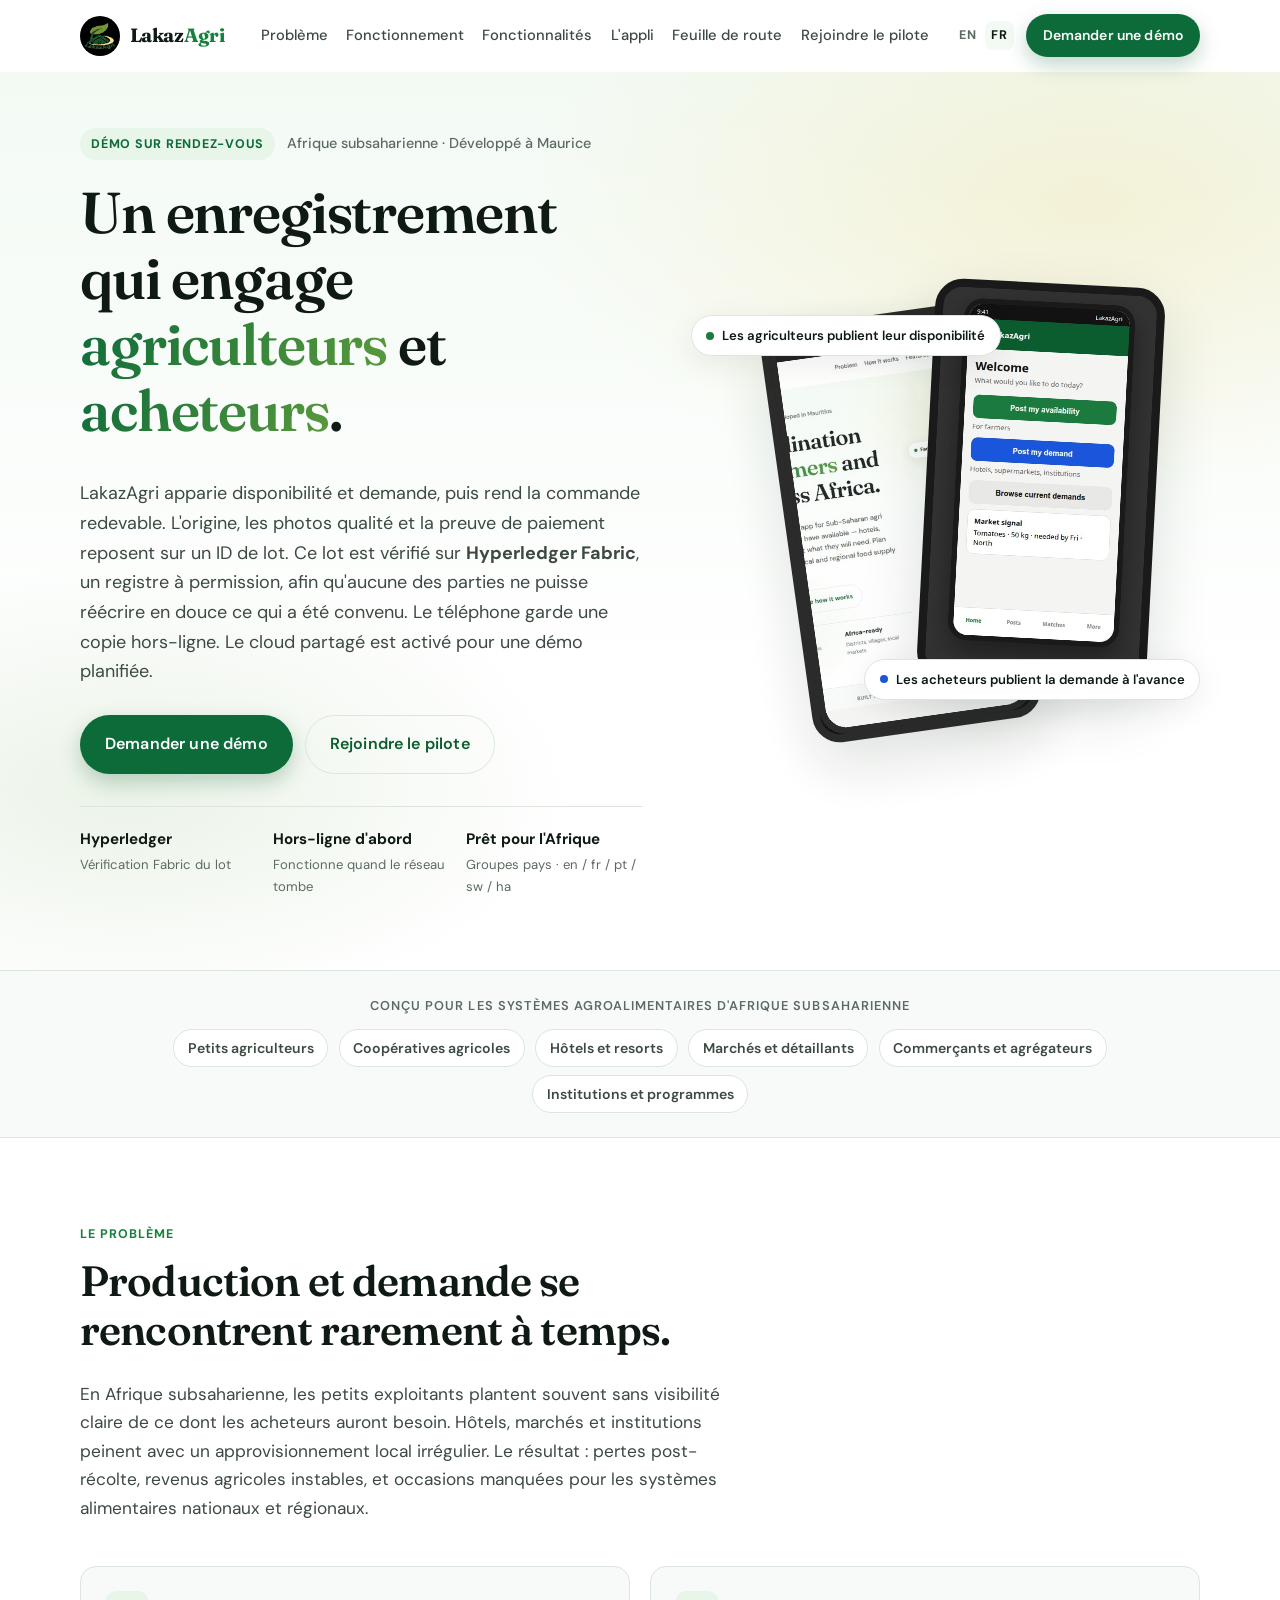
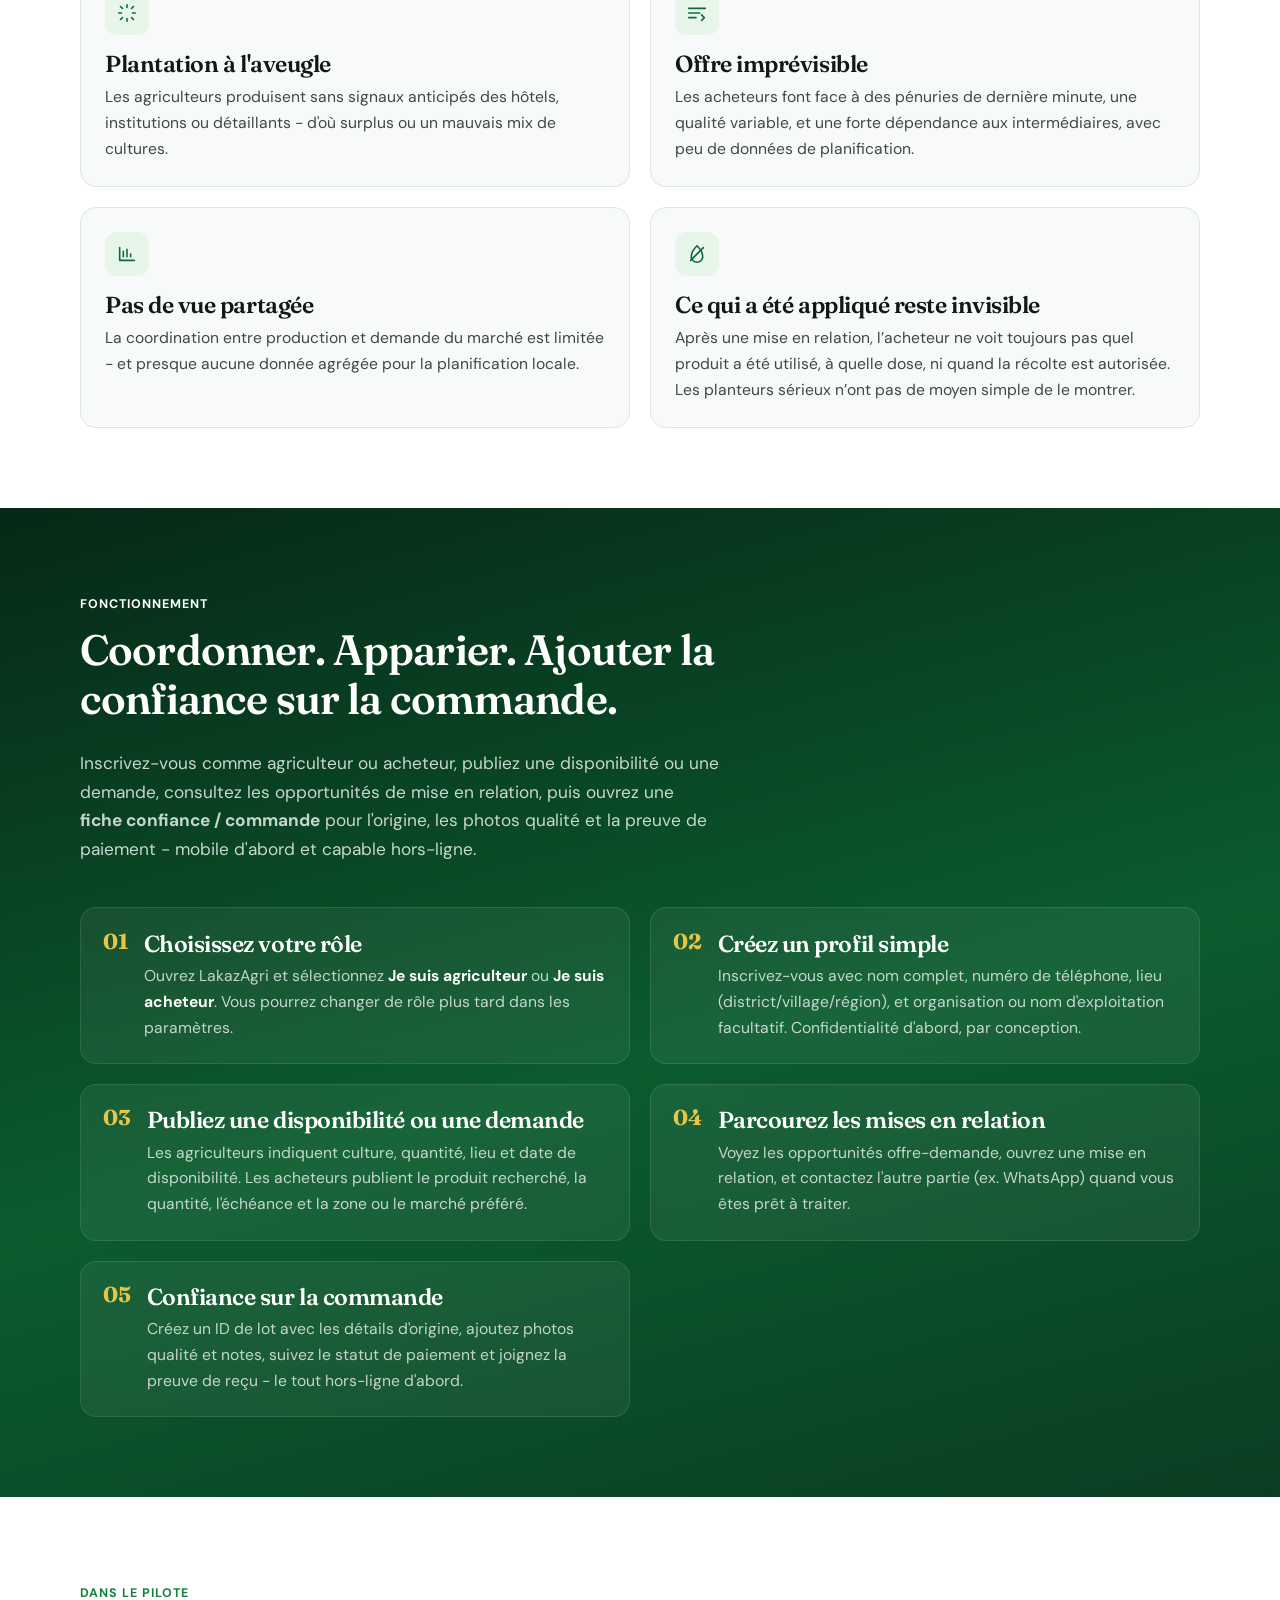
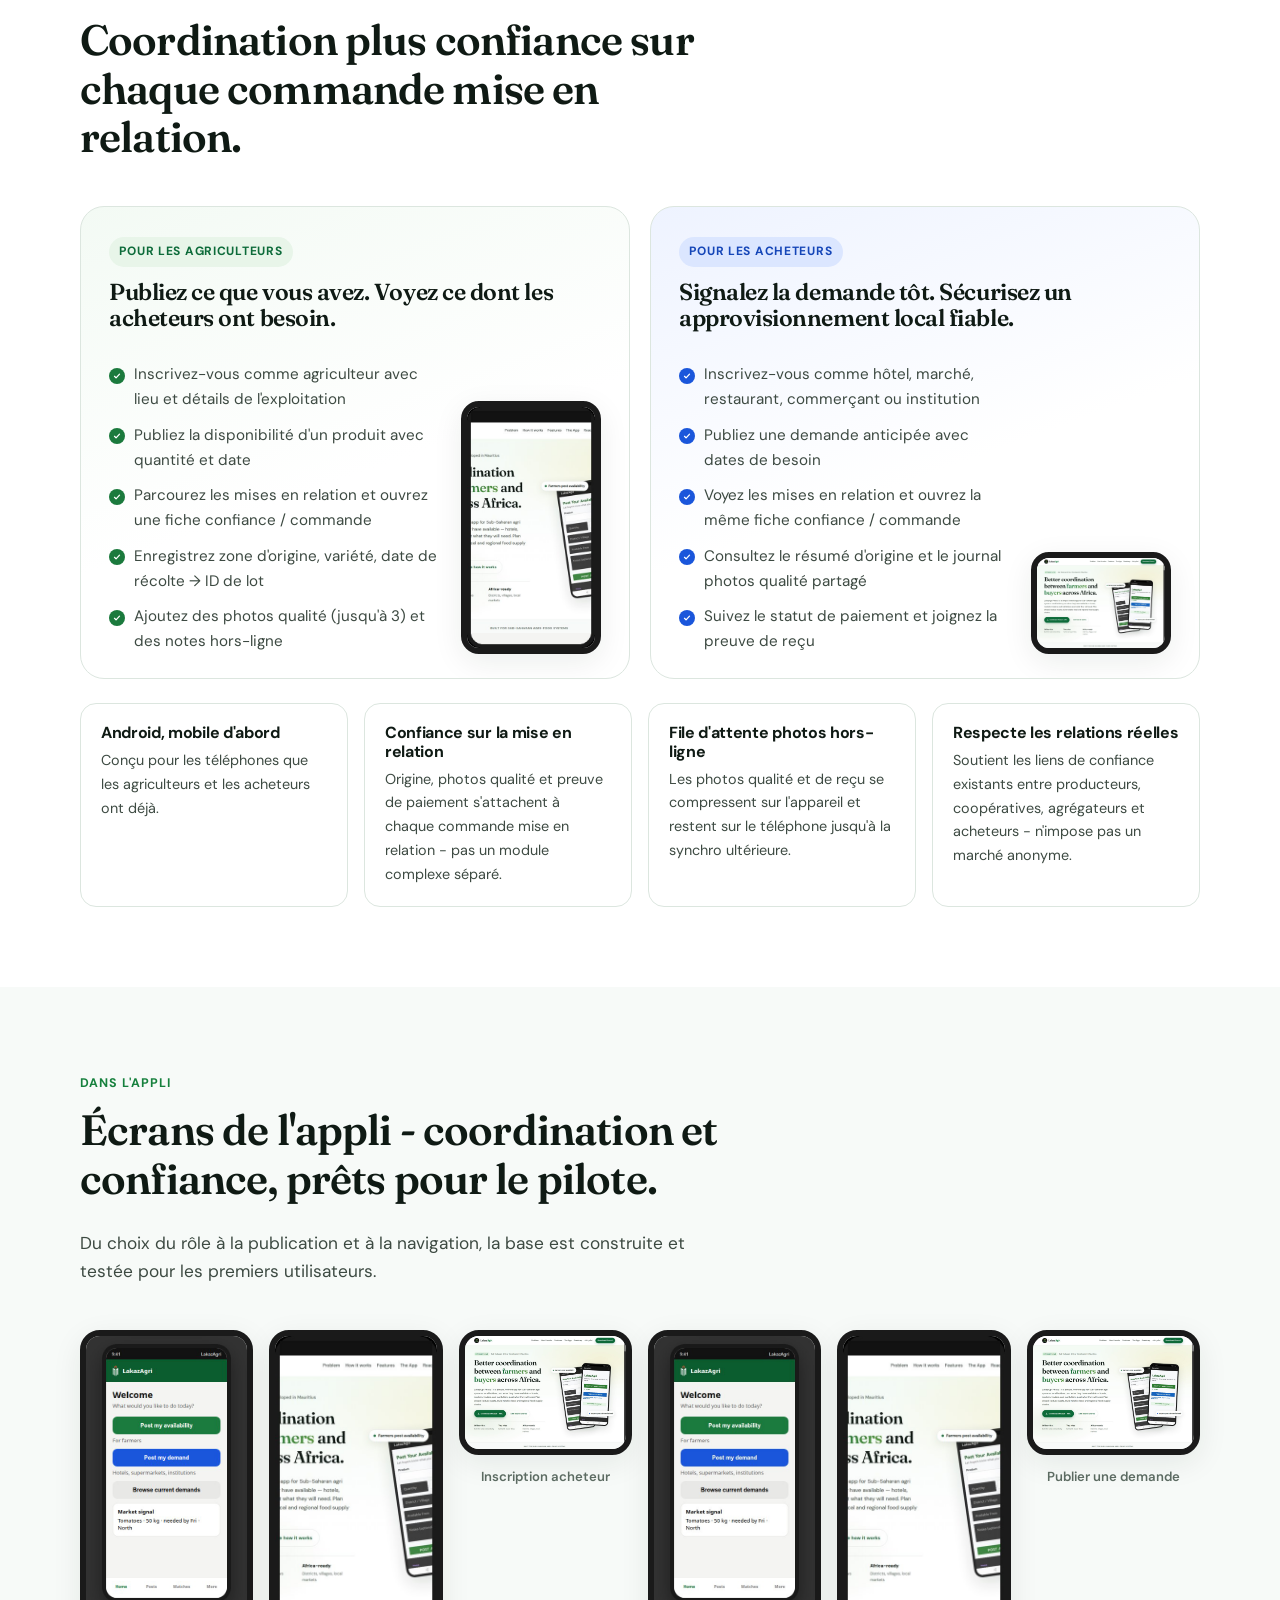
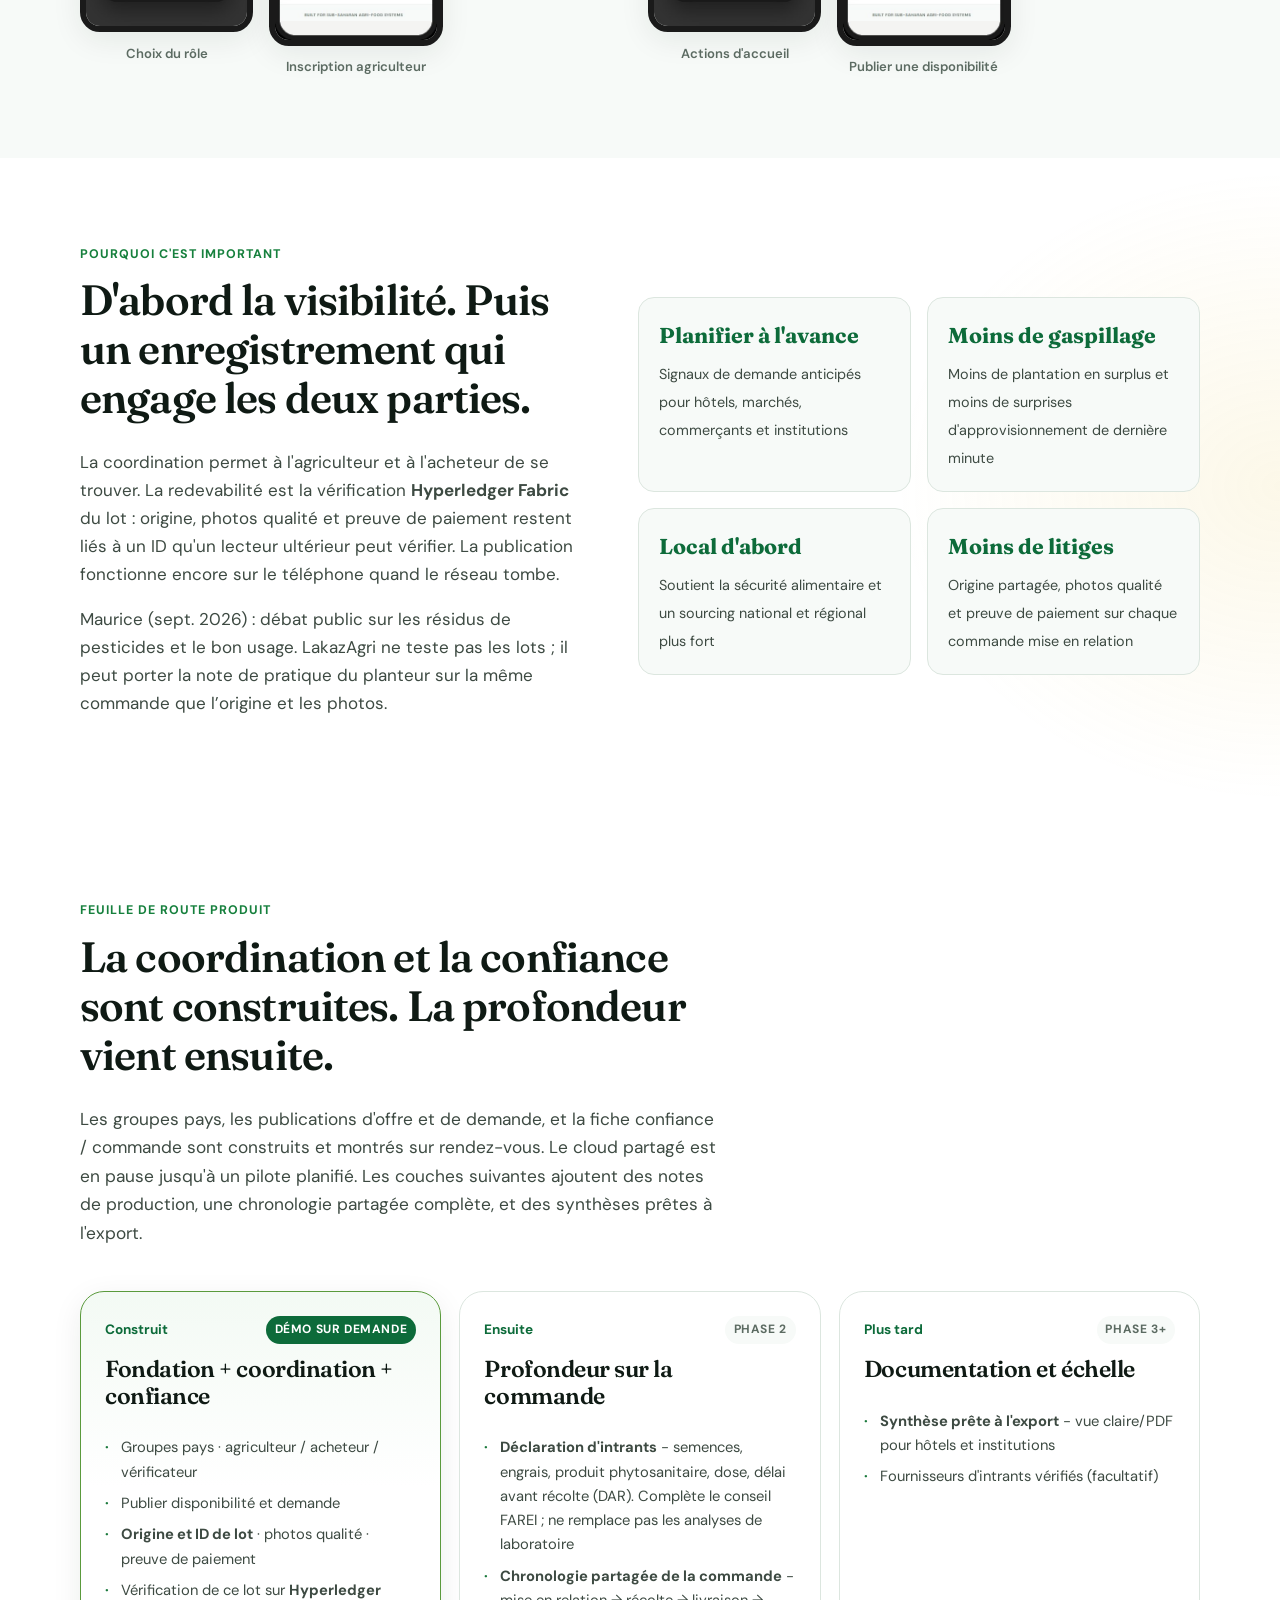
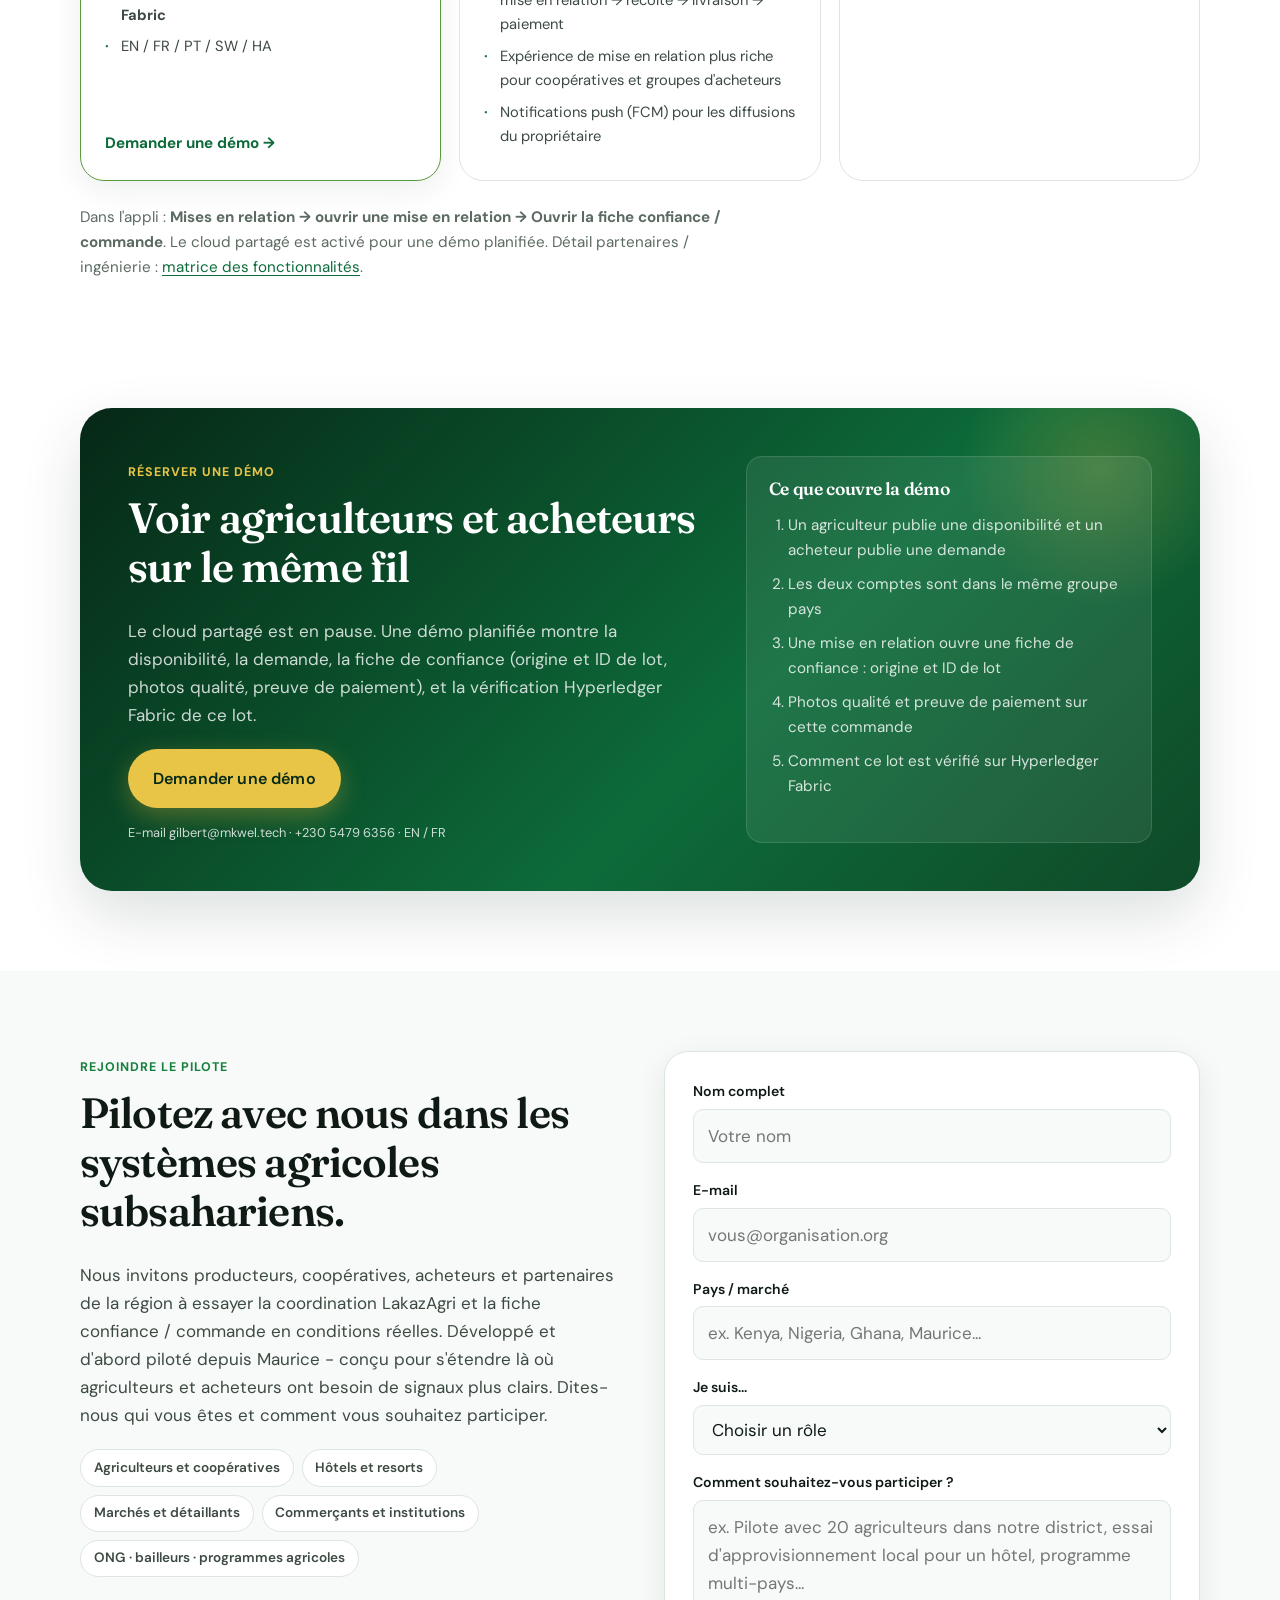
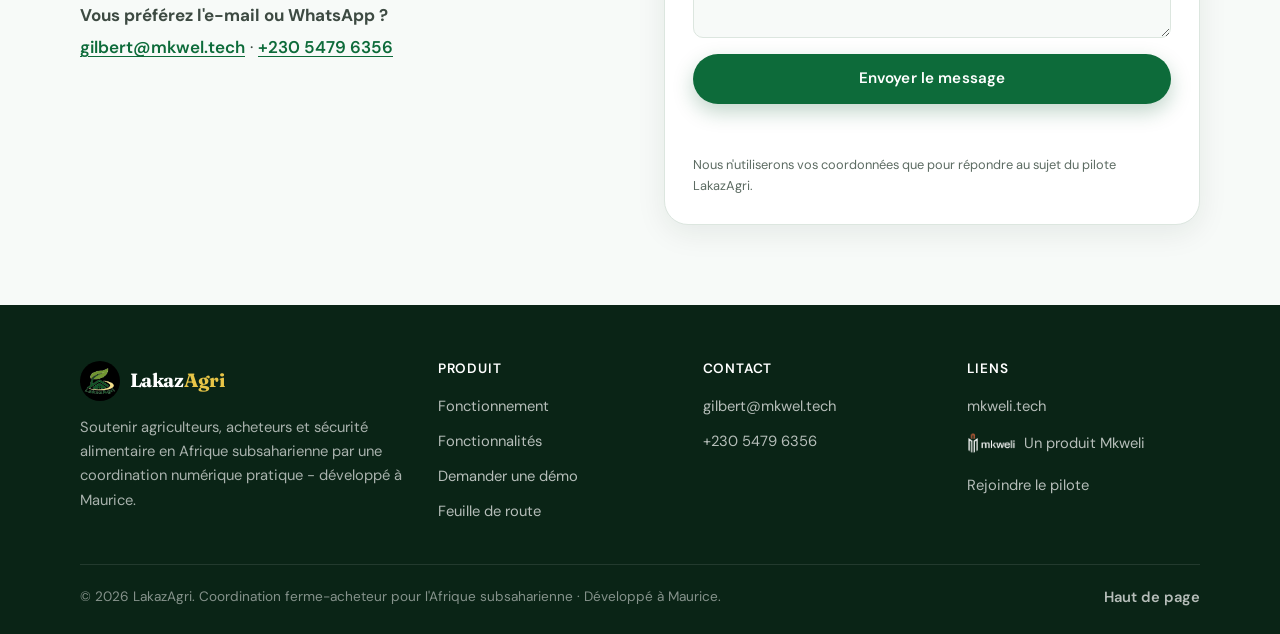
==== commit 665b9b3f: "Park the public pilot and lead with Hyperledger accountability. The shared cloud is paused, so the s" ====
--- a/fr.html
+++ b/fr.html
@@ -4,7 +4,7 @@
   <meta charset="UTF-8" />
   <meta name="viewport" content="width=device-width, initial-scale=1.0" />
   <title>LakazAgri - Appli ferme-acheteur pour l'Afrique subsaharienne | Agriculteurs, hôtels et marchés</title>
-  <meta name="description" content="LakazAgri est une appli Android gratuite, hors-ligne d'abord, et un SaaS cloud pour l'Afrique subsaharienne, qui relie les petits agriculteurs aux hôtels, supermarchés, commerçants et institutions. Données cloud partagées entre appareils, groupes pays, fiches de confiance - développé à Maurice." />
+  <meta name="description" content="LakazAgri relie agriculteurs et acheteurs, puis tient les deux parties au même enregistrement de lot. La redevabilité est une vérification Hyperledger Fabric. Démo sur rendez-vous. Développé à Maurice." />
   <meta name="keywords" content="LakazAgri, agriculture Afrique subsaharienne, petits agriculteurs africains, ferme vers acheteur Afrique, appli ferme marché, chaîne d'approvisionnement agricole Afrique, agriculture intelligente Afrique, appli agricole hors-ligne, hôtels produits locaux Afrique, sécurité alimentaire Afrique, marché agricole Afrique, coopératives Afrique, agri-tech Afrique de l'Est, appli agricole Afrique de l'Ouest, agriculture Afrique australe, agri-tech Maurice, réduire les pertes post-récolte, signaux de demande acheteurs, connectivité rurale agriculture" />
   <meta name="author" content="LakazAgri" />
   <meta name="robots" content="index, follow, max-image-preview:large, max-snippet:-1, max-video-preview:-1" />
@@ -28,7 +28,7 @@
   <meta property="og:locale:alternate" content="fr_CM" />
   <meta property="og:locale:alternate" content="en_GB" />
   <meta property="og:title" content="LakazAgri - Coordination ferme-acheteur pour l'Afrique subsaharienne" />
-  <meta property="og:description" content="Appli Android gratuite hors-ligne d'abord, avec synchro SaaS cloud, pour agriculteurs et acheteurs africains. Publications partagées par groupe pays, console web, couche de confiance. Développé à Maurice." />
+  <meta property="og:description" content="Coordination ferme-acheteur, avec redevabilité sur Hyperledger Fabric. Origine, photos qualité et preuve de paiement sur un lot vérifiable. Démo sur rendez-vous." />
   <meta property="og:type" content="website" />
   <meta property="og:url" content="https://lakazagri.mkweli.tech/fr.html" />
   <meta property="og:image" content="https://lakazagri.mkweli.tech/assets/og-image.jpg" />
@@ -41,7 +41,7 @@
   <!-- Twitter / X -->
   <meta name="twitter:card" content="summary_large_image" />
   <meta name="twitter:title" content="LakazAgri - Appli ferme-acheteur pour l'Afrique subsaharienne" />
-  <meta name="twitter:description" content="SaaS cloud + Android hors-ligne : apparier offre et demande, fiches de confiance, synchro multi-appareils. APK pilote gratuit. Web : app.mkweli.tech." />
+  <meta name="twitter:description" content="Agriculteurs et acheteurs partagent le même lot. La redevabilité est une vérification Hyperledger Fabric. Démo sur rendez-vous." />
   <meta name="twitter:image" content="https://lakazagri.mkweli.tech/assets/og-image.jpg" />
   <meta name="twitter:image:alt" content="Appli de coordination agricole LakazAgri pour l'Afrique" />
 
@@ -77,7 +77,7 @@
           "width": 500,
           "height": 500
         },
-        "email": "support@mkweli.tech",
+        "email": "gilbert@mkwel.tech",
         "telephone": "+230-5479-6356",
         "foundingLocation": {
           "@type": "Place",
@@ -101,8 +101,6 @@
         ],
         "sameAs": [
           "https://mkweli.tech/",
-          "https://app.mkweli.tech/",
-          "https://api.mkweli.tech/api/health",
           "https://github.com/gilbertbouic/lakazAgri"
         ]
       },
@@ -118,18 +116,17 @@
           "price": "0",
           "priceCurrency": "USD"
         },
-        "description": "Appli Android hors-ligne d'abord, avec synchro cloud multi-appareils, pour agriculteurs et acheteurs africains : publier disponibilité et demande, apparier les commandes, groupes pays, origine/lot, photos qualité et preuve de paiement. Développé à Maurice.",
+        "description": "Appli Android hors-ligne d'abord pour agriculteurs et acheteurs africains : publier disponibilité et demande, apparier les commandes, puis vérifier le lot sur Hyperledger Fabric. Développé à Maurice.",
         "url": "https://lakazagri.mkweli.tech/fr.html",
-        "downloadUrl": "https://lakazagri.mkweli.tech/downloads/lakazagri-1.5.2.apk",
-        "installUrl": "https://app.mkweli.tech/",
         "image": "https://lakazagri.mkweli.tech/assets/og-image.jpg",
         "author": { "@id": "https://lakazagri.mkweli.tech/#organization" },
-        "countriesSupported": "MU, KE, NG, GH, ZA, TZ, UG, RW, SN, CI, CM, ET, ZM, MW, BW, NA, MZ, AO, BJ, BF, ML, NE, TD, CG, CD, GA, GW, SL, LR, GM, CV, ST, BI, SS, SO, DJ, ER, SZ, LS, SC, KM",
+        "countriesSupported": "all",
         "featureList": [
           "Publication de disponibilité par les agriculteurs",
           "Signaux de demande des acheteurs",
           "Opportunités de mise en relation offre et demande",
           "Fiche confiance / commande : origine et ID de lot",
+          "Vérification du lot sur Hyperledger Fabric",
           "Journal photos qualité (hors-ligne)",
           "Statut de paiement et preuve de reçu",
           "Conception hors-ligne d'abord pour la connectivité rurale",
@@ -180,8 +177,7 @@
           <a href="/" lang="en" hreflang="en">EN</a>
           <a href="fr.html" lang="fr" hreflang="fr" aria-current="true">FR</a>
         </div>
-        <a class="btn btn-ghost btn-sm" href="https://app.mkweli.tech/" rel="noopener noreferrer" target="_blank">Appli web</a>
-        <a class="btn btn-primary btn-sm" href="#download">Télécharger l'APK</a>
+        <a class="btn btn-primary btn-sm" href="mailto:gilbert@mkwel.tech?subject=D%C3%A9mo%20LakazAgri">Demander une démo</a>
         <button class="nav-toggle" id="nav-toggle" aria-expanded="false" aria-controls="primary-nav" aria-label="Ouvrir le menu">
           <span></span><span></span><span></span>
         </button>
@@ -195,29 +191,24 @@
       <div class="container hero-grid">
         <div class="hero-copy">
           <div class="eyebrow">
-            <span class="badge badge-live">SaaS cloud en ligne</span>
+            <span class="badge badge-hold">Démo sur rendez-vous</span>
             <span class="eyebrow-text">Afrique subsaharienne · Développé à Maurice</span>
           </div>
-          <h1>Une meilleure coordination entre <em>agriculteurs</em> et <em>acheteurs</em> à travers l'Afrique.</h1>
+          <h1>Un enregistrement qui engage <em>agriculteurs</em> et <em>acheteurs</em>.</h1>
           <p class="lead">
-            LakazAgri est une appli Android simple et un <strong>SaaS cloud</strong> pour les systèmes agricoles subsahariens : publiez disponibilité et demande,
-            synchronisez entre téléphones du même groupe pays, puis attachez une <strong>fiche de confiance</strong> - origine et ID de lot, photos qualité,
-            et preuve de paiement - avec cache hors-ligne sur le téléphone. Planifiez à l'avance, réduisez les litiges, construisez des chaînes d'approvisionnement fiables.
+            LakazAgri apparie disponibilité et demande, puis rend la commande redevable.
+            L'origine, les photos qualité et la preuve de paiement reposent sur un ID de lot.
+            Ce lot est vérifié sur <strong>Hyperledger Fabric</strong>, un registre à permission, afin qu'aucune des parties ne puisse réécrire en douce ce qui a été convenu.
+            Le téléphone garde une copie hors-ligne. Le cloud partagé est activé pour une démo planifiée.
           </p>
           <div class="hero-ctas">
-            <a class="btn btn-primary btn-lg" href="#download">
-              <svg width="20" height="20" viewBox="0 0 24 24" fill="none" aria-hidden="true"><path d="M12 3v12m0 0l4-4m-4 4l-4-4M4 21h16" stroke="currentColor" stroke-width="2" stroke-linecap="round" stroke-linejoin="round"/></svg>
-              Télécharger l'APK pilote
-            </a>
-            <a class="btn btn-ghost btn-lg" href="https://app.mkweli.tech/" rel="noopener noreferrer" target="_blank">Ouvrir l'appli web</a>
-            <a class="btn btn-ghost btn-lg" href="https://github.com/gilbertbouic/lakazAgri/releases/tag/v1.5.2" rel="noopener noreferrer" target="_blank" style="margin-left:0.5rem">
-              Version GitHub
-            </a>
+            <a class="btn btn-primary btn-lg" href="mailto:gilbert@mkwel.tech?subject=D%C3%A9mo%20LakazAgri">Demander une démo</a>
+            <a class="btn btn-ghost btn-lg" href="#pilot">Rejoindre le pilote</a>
           </div>
           <ul class="hero-proof">
             <li>
-              <strong>Synchro cloud</strong>
-              <span>Les appareils partagent les données du groupe</span>
+              <strong>Hyperledger</strong>
+              <span>Vérification Fabric du lot</span>
             </li>
             <li>
               <strong>Hors-ligne d'abord</strong>
@@ -296,6 +287,13 @@
             </div>
             <h3>Pas de vue partagée</h3>
             <p>La coordination entre production et demande du marché est limitée - et presque aucune donnée agrégée pour la planification locale.</p>
+          </article>
+          <article class="problem-card">
+            <div class="icon-wrap" aria-hidden="true">
+              <svg viewBox="0 0 24 24" fill="none"><path d="M12 3s6 6.2 6 10.2A6 6 0 0112 21a6 6 0 01-6-7.8C6 9.2 12 3 12 3z" stroke="currentColor" stroke-width="1.75" stroke-linejoin="round"/><path d="M5 19L19 5" stroke="currentColor" stroke-width="1.75" stroke-linecap="round"/></svg>
+            </div>
+            <h3>Ce qui a été appliqué reste invisible</h3>
+            <p>Après une mise en relation, l’acheteur ne voit toujours pas quel produit a été utilisé, à quelle dose, ni quand la récolte est autorisée. Les planteurs sérieux n’ont pas de moyen simple de le montrer.</p>
           </article>
         </div>
       </div>
@@ -395,7 +393,7 @@
         <div class="feature-grid">
           <article class="mini-feature">
             <h4>Android, mobile d'abord</h4>
-            <p>Conçu pour les téléphones que agriculteurs et acheteurs utilisent déjà - installez l'APK pilote et commencez en quelques minutes.</p>
+            <p>Conçu pour les téléphones que les agriculteurs et les acheteurs ont déjà.</p>
           </article>
           <article class="mini-feature">
             <h4>Confiance sur la mise en relation</h4>
@@ -453,10 +451,15 @@
       <div class="container outcomes-grid">
         <div class="outcomes-copy">
           <span class="section-tag">Pourquoi c'est important</span>
-          <h2>D'abord la visibilité. Puis moins de litiges.</h2>
+          <h2>D'abord la visibilité. Puis un enregistrement qui engage les deux parties.</h2>
           <p>
-            La coordination résout le goulot de planification. La <strong>couche de confiance</strong> réduit ensuite les conflits sur l'origine, la qualité
-            et le paiement - avec un ID de lot simple et des enregistrements hors-ligne partagés, sans blockchain au quotidien.
+            La coordination permet à l'agriculteur et à l'acheteur de se trouver. La redevabilité est la vérification <strong>Hyperledger Fabric</strong> du lot :
+            origine, photos qualité et preuve de paiement restent liés à un ID qu'un lecteur ultérieur peut vérifier.
+            La publication fonctionne encore sur le téléphone quand le réseau tombe.
+          </p>
+          <p>
+            Maurice (sept. 2026)&nbsp;: débat public sur les résidus de pesticides et le bon usage. LakazAgri ne teste pas les lots&nbsp;;
+            il peut porter la note de pratique du planteur sur la même commande que l’origine et les photos.
           </p>
         </div>
         <ul class="outcome-stats">
@@ -484,29 +487,27 @@
       <div class="container">
         <div class="section-head">
           <span class="section-tag">Feuille de route produit</span>
-          <h2>SaaS cloud, coordination et confiance sont en ligne. La profondeur vient ensuite.</h2>
+          <h2>La coordination et la confiance sont construites. La profondeur vient ensuite.</h2>
           <p>
-            Téléphones et appli web partagent des données par groupe via notre API de production
-            (<strong>api.mkweli.tech</strong>, HTTPS). L'APK pilote inclut la mise en relation offre-demande,
-            la fiche confiance / commande, et la synchro multi-appareils. Les couches suivantes ajoutent des notes de production, une chronologie partagée complète, et des synthèses prêtes à l'export.
+            Les groupes pays, les publications d'offre et de demande, et la fiche confiance / commande sont construits et montrés sur rendez-vous.
+            Le cloud partagé est en pause jusqu'à un pilote planifié. Les couches suivantes ajoutent des notes de production, une chronologie partagée complète, et des synthèses prêtes à l'export.
           </p>
         </div>
         <div class="roadmap-track">
           <article class="roadmap-card current">
             <div class="rm-top">
-              <span class="rm-phase">En ligne maintenant</span>
-              <span class="rm-status">SaaS · 1.5.2</span>
-            </div>
-            <h3>Fondation + cloud + confiance</h3>
+              <span class="rm-phase">Construit</span>
+              <span class="rm-status">Démo sur demande</span>
+            </div>
+            <h3>Fondation + coordination + confiance</h3>
             <ul>
-              <li><strong>SaaS cloud</strong> - synchro multi-appareils (API HTTPS)</li>
-              <li>Appli web sur <strong>app.mkweli.tech</strong></li>
               <li>Groupes pays · agriculteur / acheteur / vérificateur</li>
               <li>Publier disponibilité et demande</li>
               <li><strong>Origine et ID de lot</strong> · photos qualité · preuve de paiement</li>
+              <li>Vérification de ce lot sur <strong>Hyperledger Fabric</strong></li>
               <li>EN / FR / PT / SW / HA</li>
             </ul>
-            <a class="text-link" href="https://app.mkweli.tech/" rel="noopener noreferrer" target="_blank">Ouvrir l'appli web →</a>
+            <a class="text-link" href="mailto:gilbert@mkwel.tech?subject=D%C3%A9mo%20LakazAgri">Demander une démo →</a>
           </article>
           <article class="roadmap-card">
             <div class="rm-top">
@@ -515,7 +516,7 @@
             </div>
             <h3>Profondeur sur la commande</h3>
             <ul>
-              <li><strong>Déclaration d'intrants</strong> - notes facultatives semences/engrais</li>
+              <li><strong>Déclaration d'intrants</strong> - semences, engrais, produit phytosanitaire, dose, délai avant récolte (DAR). Complète le conseil FAREI&nbsp;; ne remplace pas les analyses de laboratoire</li>
               <li><strong>Chronologie partagée de la commande</strong> - mise en relation → récolte → livraison → paiement</li>
               <li>Expérience de mise en relation plus riche pour coopératives et groupes d'acheteurs</li>
               <li>Notifications push (FCM) pour les diffusions du propriétaire</li>
@@ -530,15 +531,12 @@
             <ul>
               <li><strong>Synthèse prête à l'export</strong> - vue claire/PDF pour hôtels et institutions</li>
               <li>Fournisseurs d'intrants vérifiés (facultatif)</li>
-              <li>Traçabilité blockchain plus poussée</li>
             </ul>
           </article>
         </div>
         <p class="roadmap-note" style="margin-top:1.5rem;color:var(--muted);font-size:0.95rem;max-width:42rem;">
-          API de production : <a href="https://api.mkweli.tech/api/health" rel="noopener noreferrer" target="_blank">api.mkweli.tech</a>
-          · Web : <a href="https://app.mkweli.tech/" rel="noopener noreferrer" target="_blank">app.mkweli.tech</a>.
           Dans l'appli : <strong>Mises en relation → ouvrir une mise en relation → Ouvrir la fiche confiance / commande</strong>.
-          Cache hors-ligne sur l'appareil ; les publications se synchronisent une fois en ligne.
+          Le cloud partagé est activé pour une démo planifiée.
           Détail partenaires / ingénierie : <a href="docs/TRUST_LAYER_FEATURE_MATRIX.md">matrice des fonctionnalités</a>.
         </p>
       </div>
@@ -547,34 +545,27 @@
     <section class="section download" id="download">
       <div class="container download-card">
         <div class="download-copy">
-          <span class="section-tag on-dark">Obtenir le pilote</span>
-          <h2>Installez Android - les téléphones partagent les mêmes données cloud</h2>
+          <span class="section-tag on-dark">Réserver une démo</span>
+          <h2>Voir agriculteurs et acheteurs sur le même fil</h2>
           <p>
-            Téléchargez l'APK pilote (1.5.2). Les builds pointent vers notre API de production
-            (<strong>https://api.mkweli.tech</strong>). Inscrivez-vous comme agriculteur ou acheteur dans le même
-            <strong>groupe pays</strong> pour que les appareils et l'appli web voient les mêmes publications après synchro.
-            Idéal pour coopératives, hôtels, marchés et partenaires de programme en Afrique subsaharienne.
+            Le cloud partagé est en pause. Une démo planifiée montre la disponibilité, la demande,
+            la fiche de confiance (origine et ID de lot, photos qualité, preuve de paiement),
+            et la vérification Hyperledger Fabric de ce lot.
           </p>
           <div class="download-actions">
-            <a class="btn btn-accent btn-lg" href="https://lakazagri.mkweli.tech/downloads/lakazagri-1.5.2.apk" rel="noopener noreferrer">
-              <svg width="20" height="20" viewBox="0 0 24 24" fill="none" aria-hidden="true"><path d="M12 3v12m0 0l4-4m-4 4l-4-4M4 21h16" stroke="currentColor" stroke-width="2" stroke-linecap="round" stroke-linejoin="round"/></svg>
-              Télécharger l'APK pilote
-            </a>
-            <a class="btn btn-ghost btn-lg" href="https://app.mkweli.tech/" rel="noopener noreferrer" target="_blank" style="margin-left:0.5rem">
-              Ouvrir l'appli web
-            </a>
-            <p class="fine-print">Android · API SaaS api.mkweli.tech · Appli web app.mkweli.tech · EN/FR/PT/SW/HA · L'installation depuis des sources inconnues peut être requise pour les versions pilotes</p>
+            <a class="btn btn-accent btn-lg" href="mailto:gilbert@mkwel.tech?subject=D%C3%A9mo%20LakazAgri">Demander une démo</a>
+            <p class="fine-print">E-mail gilbert@mkwel.tech · +230 5479 6356 · EN / FR</p>
           </div>
         </div>
         <div class="download-side">
           <div class="install-steps">
-            <h3>Installation rapide</h3>
+            <h3>Ce que couvre la démo</h3>
             <ol>
-              <li>Téléchargez l'APK sur votre téléphone Android</li>
-              <li>Autorisez l'installation depuis cette source si demandé</li>
-              <li>Ouvrez LakazAgri, choisissez le groupe pays, Agriculteur ou Acheteur, et inscrivez-vous</li>
-              <li>Publiez une disponibilité ou une demande - les autres téléphones du même groupe synchronisent les données</li>
-              <li>Facultatif : utilisez <strong>app.mkweli.tech</strong> sur un ordinateur pour le même parcours de compte</li>
+              <li>Un agriculteur publie une disponibilité et un acheteur publie une demande</li>
+              <li>Les deux comptes sont dans le même groupe pays</li>
+              <li>Une mise en relation ouvre une fiche de confiance : origine et ID de lot</li>
+              <li>Photos qualité et preuve de paiement sur cette commande</li>
+              <li>Comment ce lot est vérifié sur Hyperledger Fabric</li>
             </ol>
           </div>
         </div>
@@ -602,7 +593,7 @@
             <div class="contact-inline">
               <p><strong>Vous préférez l'e-mail ou WhatsApp ?</strong></p>
               <p>
-                <a href="mailto:support@mkweli.tech">support@mkweli.tech</a>
+                <a href="mailto:gilbert@mkwel.tech">gilbert@mkwel.tech</a>
                 ·
                 <a href="tel:+23054796356">+230 5479 6356</a>
               </p>
@@ -662,15 +653,14 @@
         <ul>
           <li><a href="#how-it-works">Fonctionnement</a></li>
           <li><a href="#features">Fonctionnalités</a></li>
-          <li><a href="#download">Télécharger l'APK</a></li>
-          <li><a href="https://app.mkweli.tech/" rel="noopener noreferrer" target="_blank">Appli web</a></li>
+          <li><a href="mailto:gilbert@mkwel.tech?subject=D%C3%A9mo%20LakazAgri">Demander une démo</a></li>
           <li><a href="#roadmap">Feuille de route</a></li>
         </ul>
       </div>
       <div>
         <h4>Contact</h4>
         <ul>
-          <li><a href="mailto:support@mkweli.tech">support@mkweli.tech</a></li>
+          <li><a href="mailto:gilbert@mkwel.tech">gilbert@mkwel.tech</a></li>
           <li><a href="tel:+23054796356">+230 5479 6356</a></li>
         </ul>
       </div>
--- a/styles.css
+++ b/styles.css
@@ -48,7 +48,7 @@
 
 /* Reset & base */
 *, *::before, *::after { box-sizing: border-box; }
-html { scroll-behavior: smooth; }
+html { scroll-behavior: smooth; overflow-x: clip; }
 body {
   margin: 0;
   font-family: var(--font);
@@ -56,6 +56,7 @@
   line-height: 1.65;
   color: var(--ink);
   background: var(--surface);
+  overflow-wrap: break-word;
   -webkit-font-smoothing: antialiased;
 }
 img { max-width: 100%; height: auto; display: block; }
@@ -286,6 +287,10 @@
   box-shadow: 0 0 0 3px rgba(47, 158, 75, 0.25);
   animation: pulse 2s ease infinite;
 }
+.badge-hold {
+  background: var(--green-100);
+  color: var(--green-800);
+}
 @keyframes pulse {
   0%, 100% { box-shadow: 0 0 0 3px rgba(47, 158, 75, 0.25); }
   50% { box-shadow: 0 0 0 6px rgba(47, 158, 75, 0.08); }
@@ -460,7 +465,7 @@
 .problem { background: #fff; }
 .problem-grid {
   display: grid;
-  grid-template-columns: repeat(3, 1fr);
+  grid-template-columns: repeat(2, 1fr);
   gap: 1.25rem;
 }
 .problem-card {
@@ -656,6 +661,9 @@
   grid-template-columns: 1fr 1.1fr;
   gap: 3rem;
   align-items: center;
+}
+.outcomes-copy p + p {
+  margin-top: 0.9rem;
 }
 .outcome-stats {
   list-style: none;
@@ -818,7 +826,7 @@
 .pilot { background: var(--surface-2); }
 .pilot-grid {
   display: grid;
-  grid-template-columns: 1fr 1fr;
+  grid-template-columns: minmax(0, 1fr) minmax(0, 1fr);
   gap: 3rem;
   align-items: start;
 }
@@ -849,6 +857,7 @@
   display: flex;
   flex-direction: column;
   gap: 1rem;
+  min-width: 0;
 }
 .form-row { display: flex; flex-direction: column; gap: 0.35rem; }
 .form-row label {
@@ -859,6 +868,8 @@
 .form-row input,
 .form-row select,
 .form-row textarea {
+  width: 100%;
+  max-width: 100%;
   border: 1px solid var(--line);
   border-radius: var(--radius-sm);
   padding: 0.75rem 0.9rem;
@@ -948,10 +959,11 @@
   .hero-grid { grid-template-columns: 1fr; gap: 2.5rem; }
   .hero-visual { min-height: 460px; }
   .feature-grid { grid-template-columns: repeat(2, 1fr); }
+  .problem-grid { grid-template-columns: repeat(2, 1fr); }
   .gallery { grid-template-columns: repeat(3, 1fr); }
   .outcomes-grid,
   .download-card,
-  .pilot-grid { grid-template-columns: 1fr; }
+  .pilot-grid { grid-template-columns: minmax(0, 1fr); }
   .footer-grid { grid-template-columns: 1fr 1fr; }
   .feature-panel { grid-template-columns: 1fr; }
   .panel-shot { width: 160px; justify-self: start; }
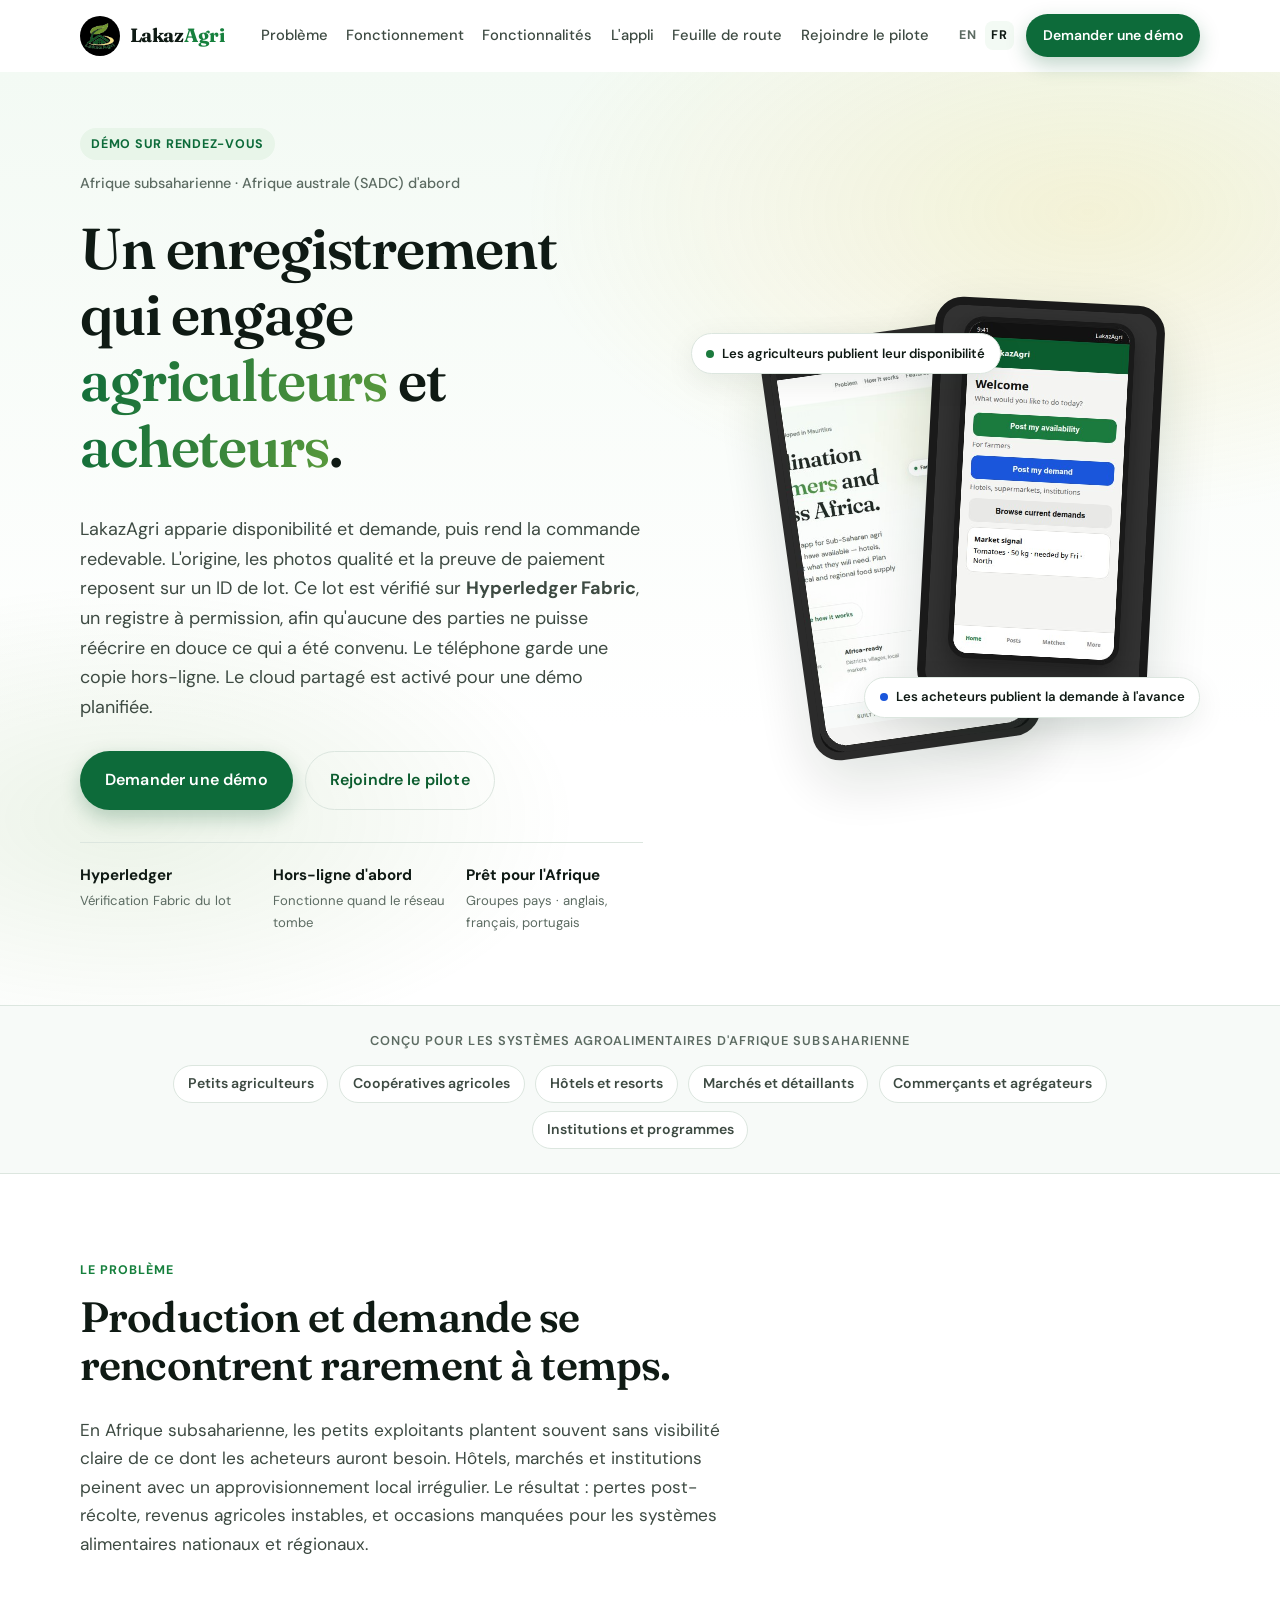
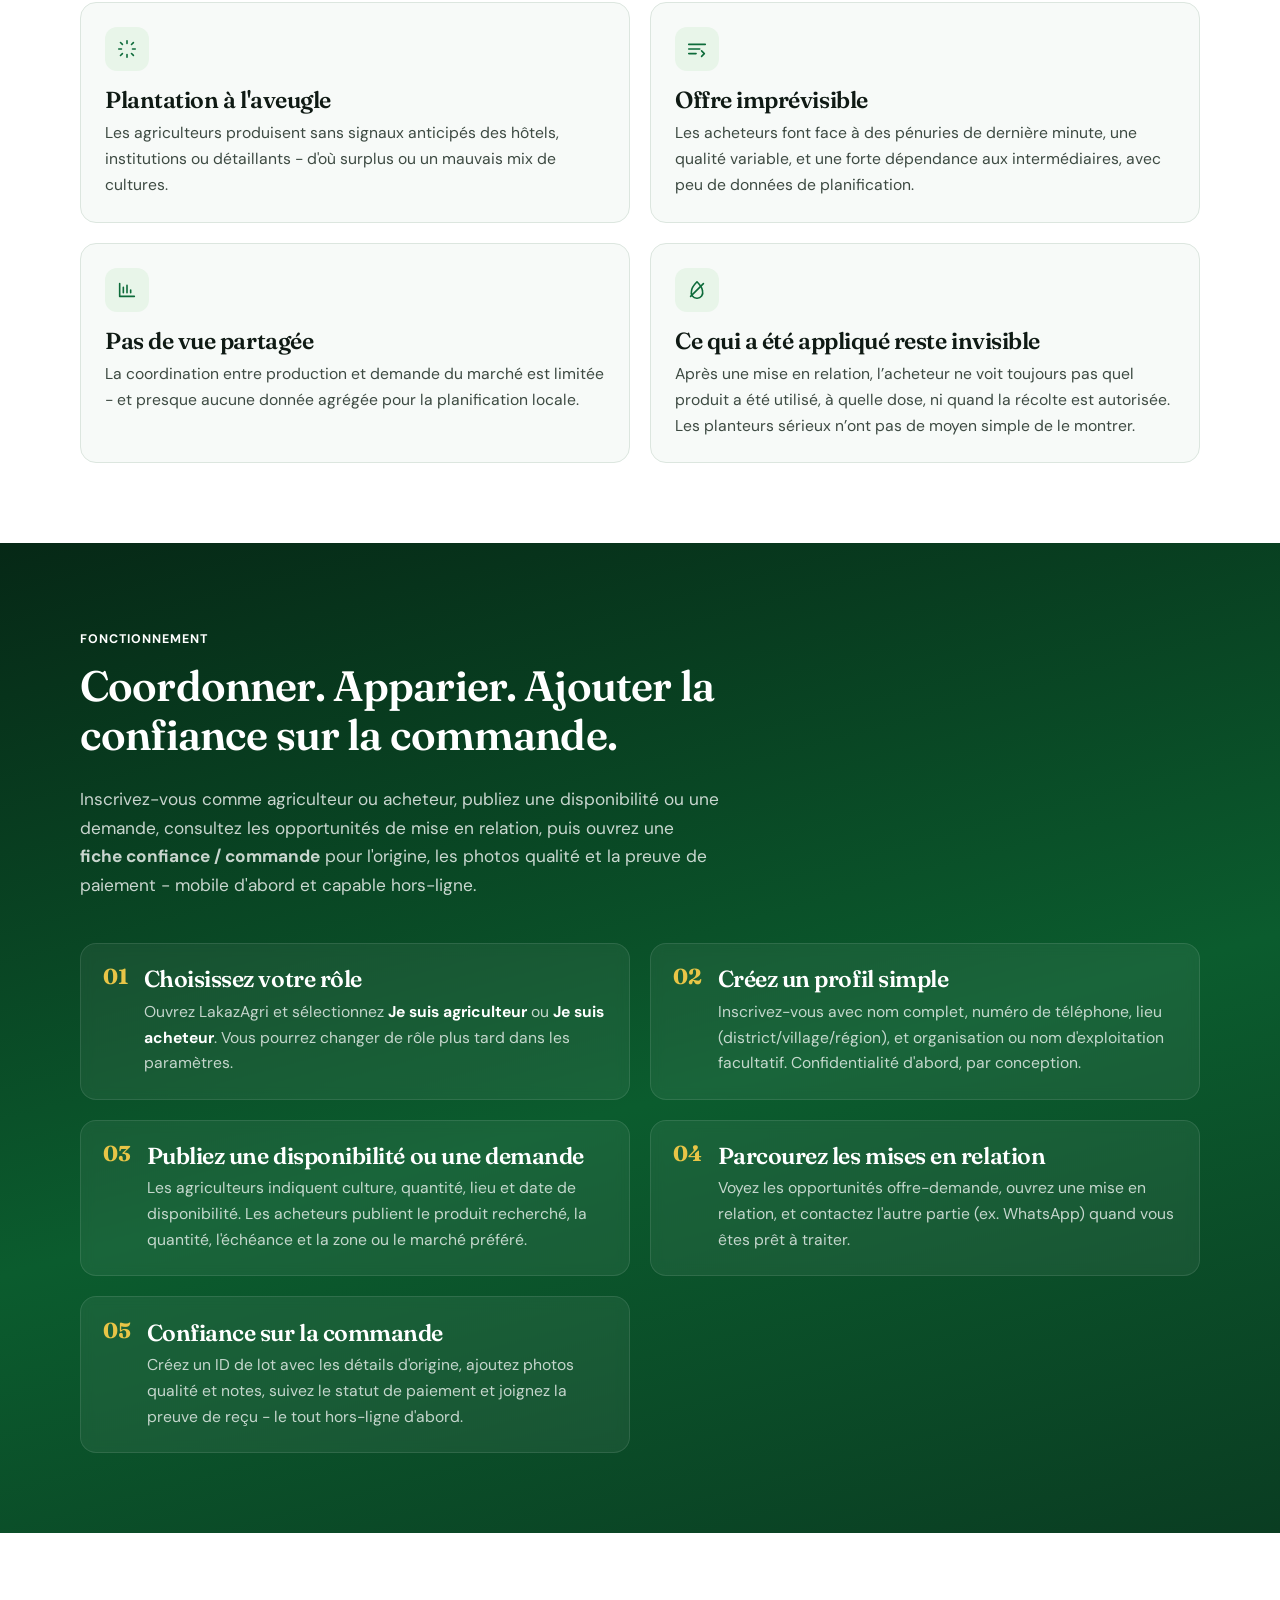
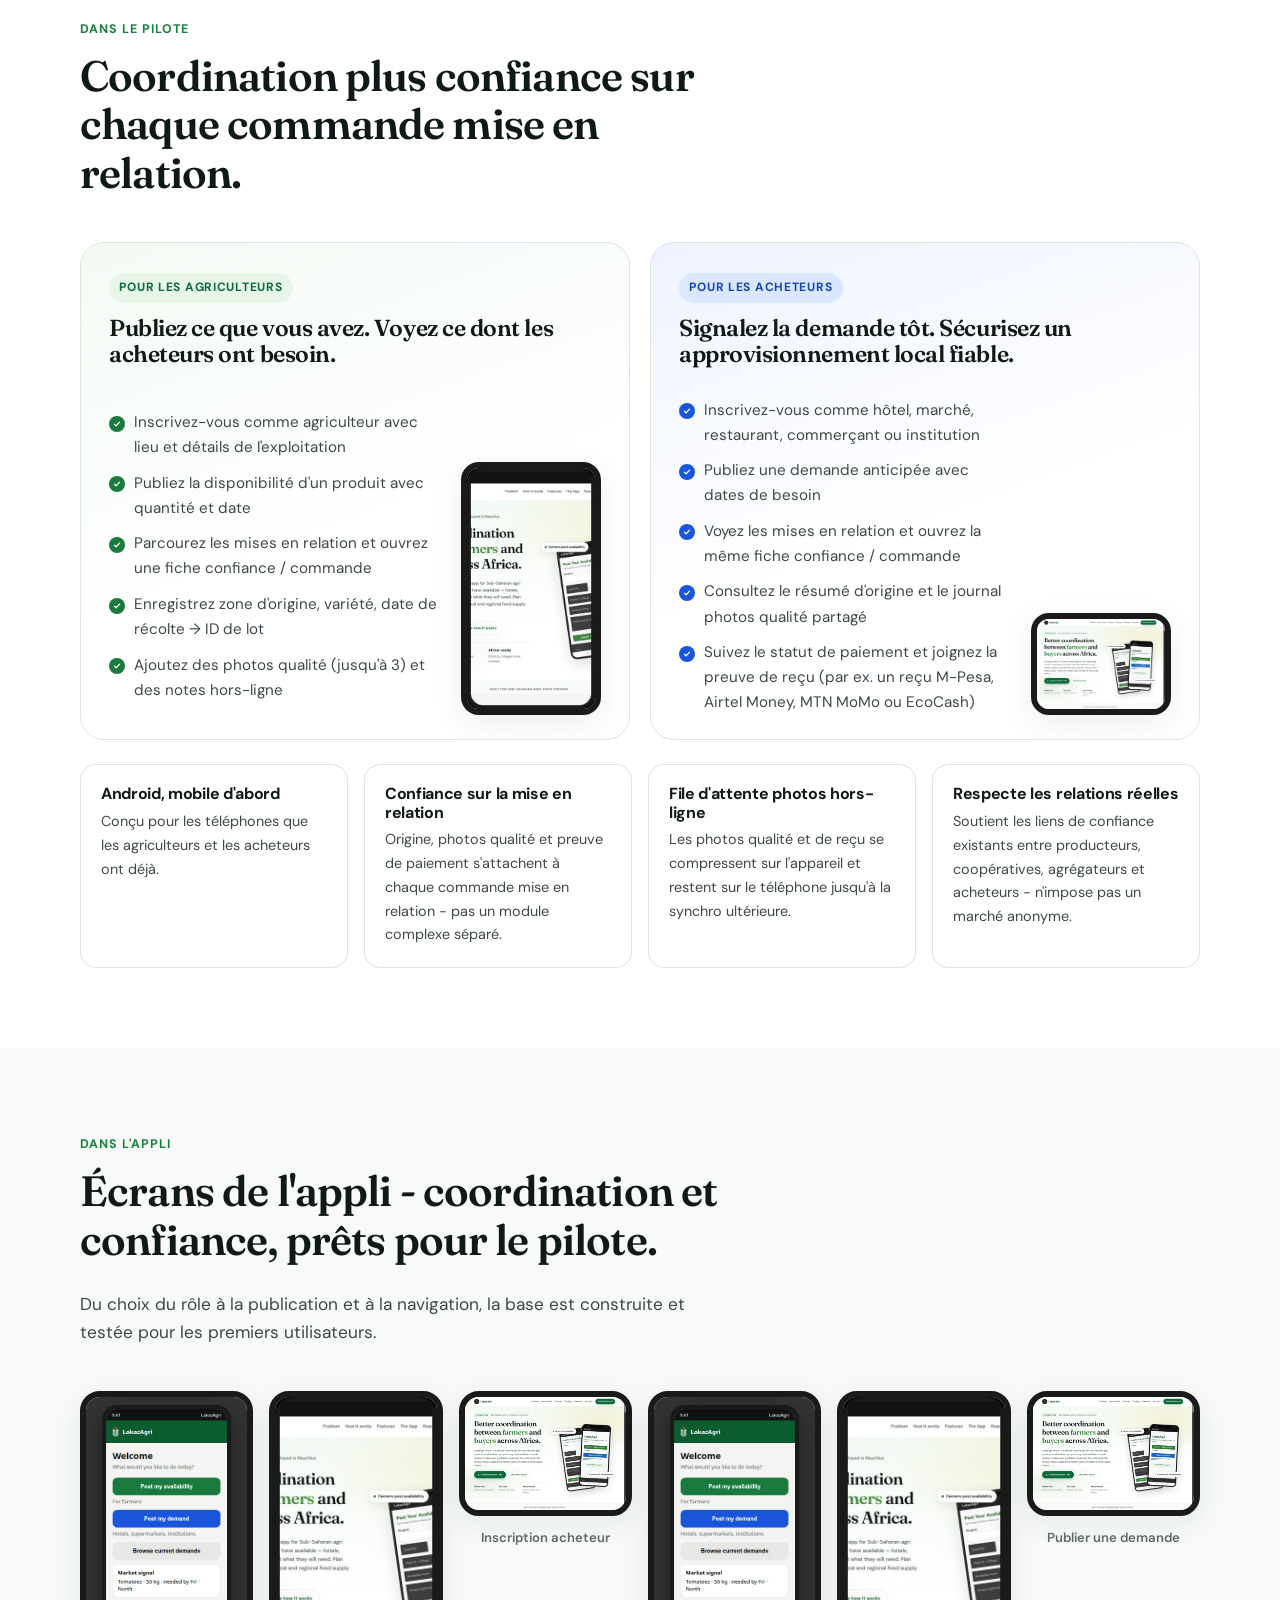
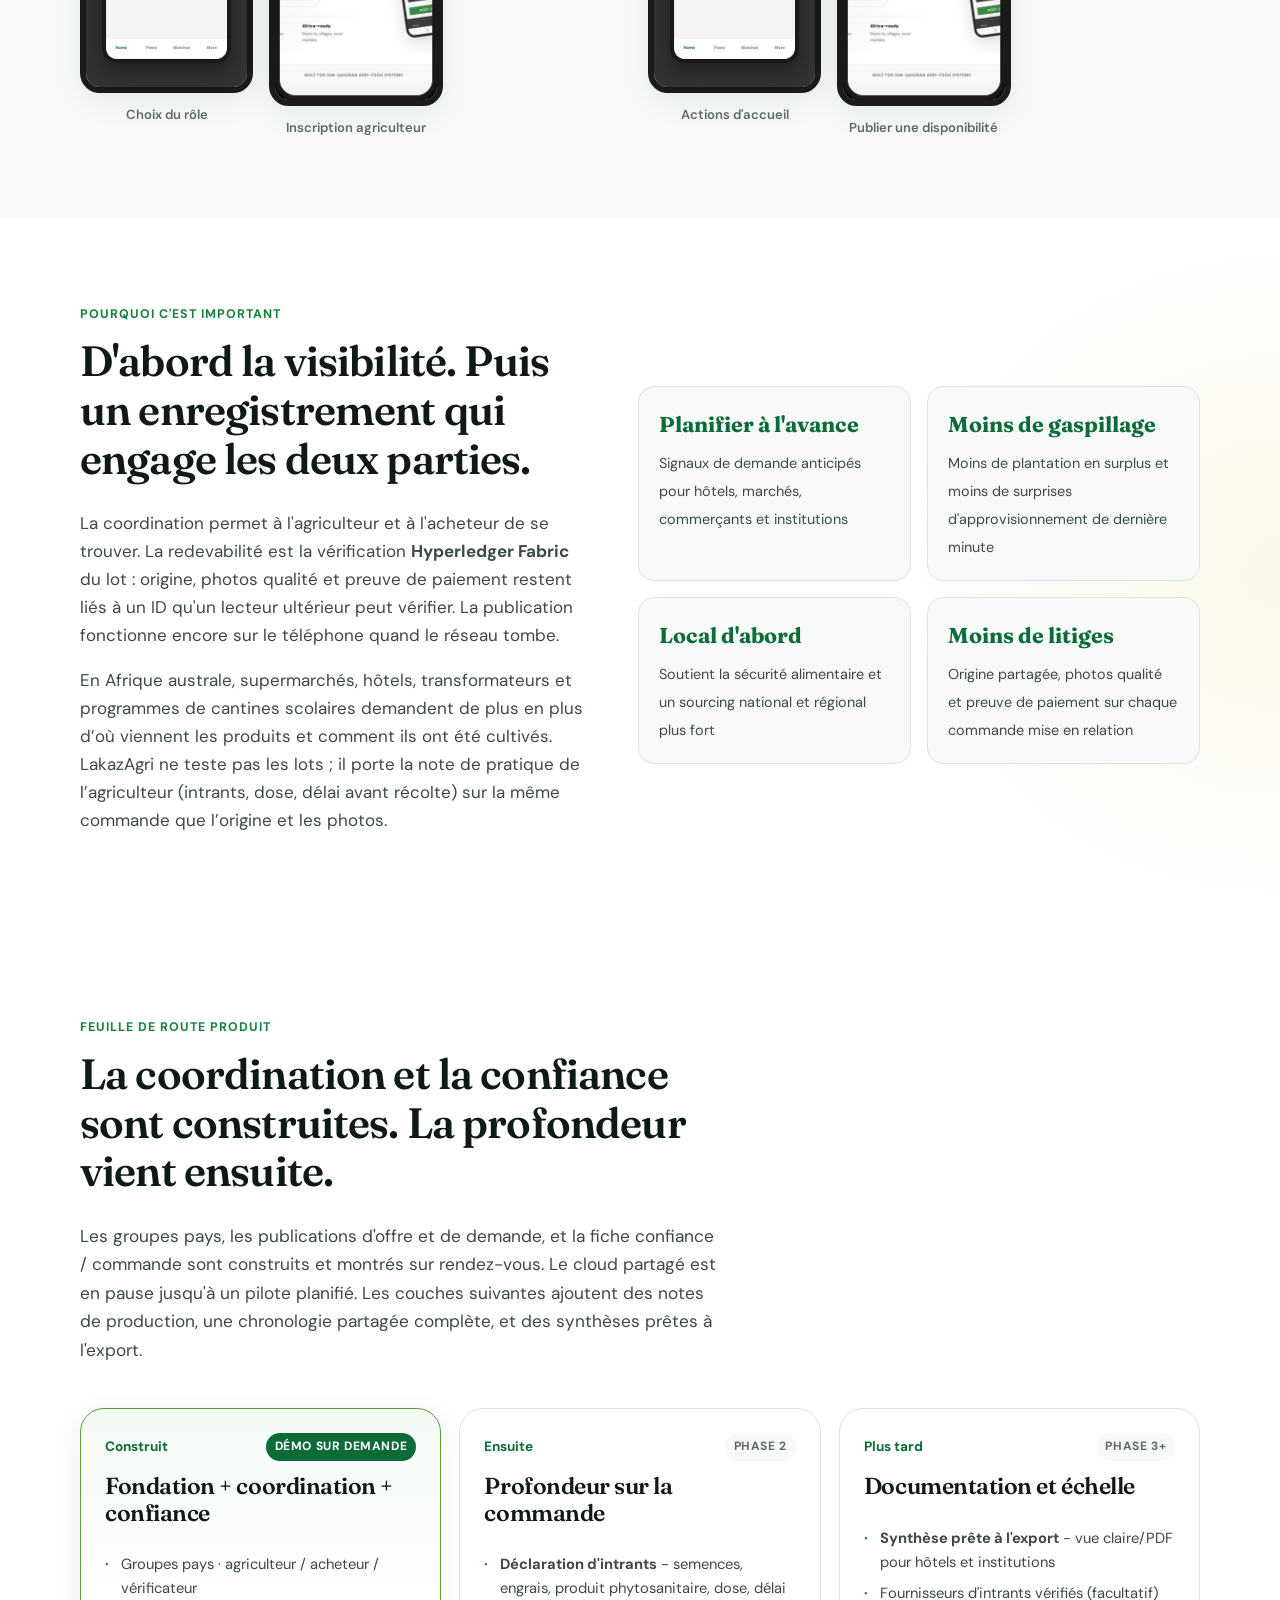
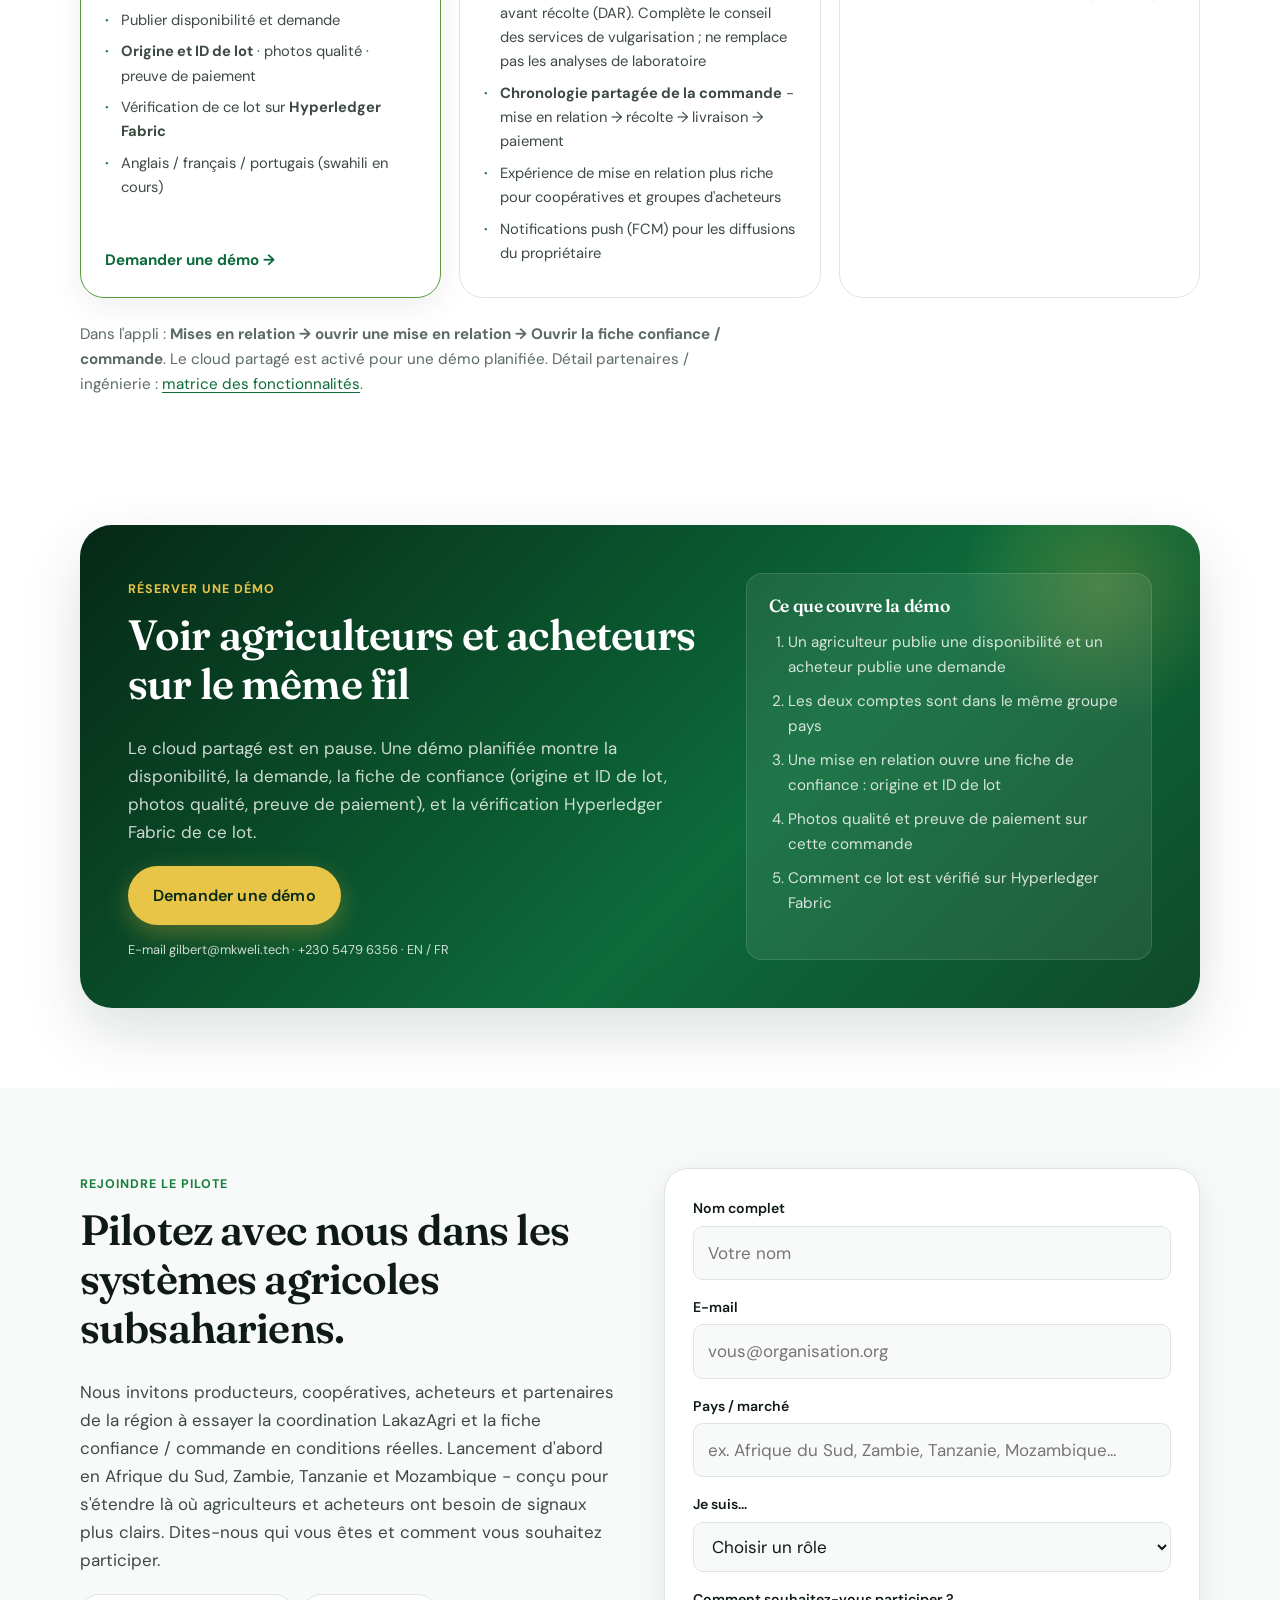
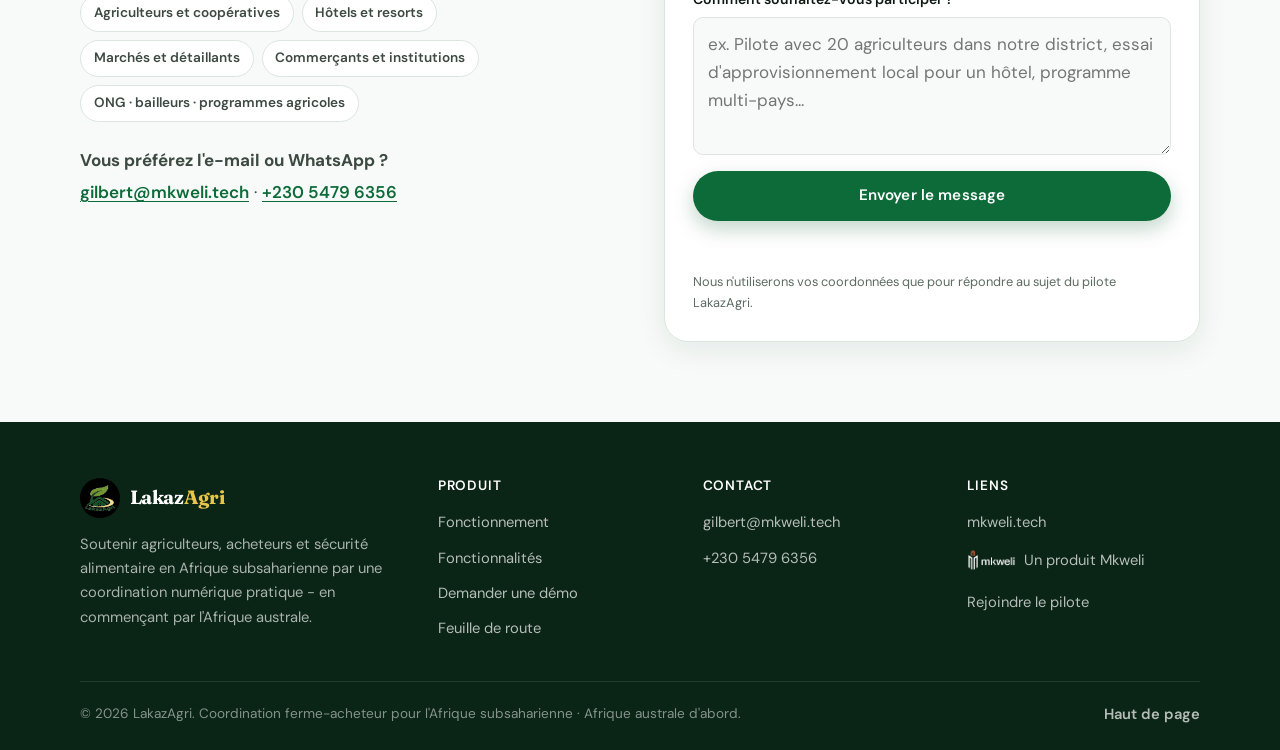
==== commit cf69cb9d: "Point the site at Southern Africa and drop Mauritius wording. - Replace 'Developed in Mauritius' lin" ====
--- a/fr.html
+++ b/fr.html
@@ -4,8 +4,8 @@
   <meta charset="UTF-8" />
   <meta name="viewport" content="width=device-width, initial-scale=1.0" />
   <title>LakazAgri - Appli ferme-acheteur pour l'Afrique subsaharienne | Agriculteurs, hôtels et marchés</title>
-  <meta name="description" content="LakazAgri relie agriculteurs et acheteurs, puis tient les deux parties au même enregistrement de lot. La redevabilité est une vérification Hyperledger Fabric. Démo sur rendez-vous. Développé à Maurice." />
-  <meta name="keywords" content="LakazAgri, agriculture Afrique subsaharienne, petits agriculteurs africains, ferme vers acheteur Afrique, appli ferme marché, chaîne d'approvisionnement agricole Afrique, agriculture intelligente Afrique, appli agricole hors-ligne, hôtels produits locaux Afrique, sécurité alimentaire Afrique, marché agricole Afrique, coopératives Afrique, agri-tech Afrique de l'Est, appli agricole Afrique de l'Ouest, agriculture Afrique australe, agri-tech Maurice, réduire les pertes post-récolte, signaux de demande acheteurs, connectivité rurale agriculture" />
+  <meta name="description" content="LakazAgri relie agriculteurs et acheteurs, puis tient les deux parties au même enregistrement de lot. La redevabilité est une vérification Hyperledger Fabric. Démo sur rendez-vous. Lancement d'abord en Afrique australe (SADC)." />
+  <meta name="keywords" content="LakazAgri, agriculture Afrique subsaharienne, petits agriculteurs africains, ferme vers acheteur Afrique, appli ferme marché, chaîne d'approvisionnement agricole Afrique, agriculture intelligente Afrique, appli agricole hors-ligne, hôtels produits locaux Afrique, sécurité alimentaire Afrique, marché agricole Afrique, coopératives Afrique, agri-tech Afrique de l'Est, appli agricole Afrique de l'Ouest, agriculture Afrique australe, agri-tech SADC, appli agricole Afrique du Sud, appli agricole Zambie, appli agricole Tanzanie, appli agricole Mozambique, réduire les pertes post-récolte, signaux de demande acheteurs, connectivité rurale agriculture" />
   <meta name="author" content="LakazAgri" />
   <meta name="robots" content="index, follow, max-image-preview:large, max-snippet:-1, max-video-preview:-1" />
   <meta name="googlebot" content="index, follow" />
@@ -22,7 +22,7 @@
 
   <!-- Open Graph -->
   <meta property="og:site_name" content="LakazAgri" />
-  <meta property="og:locale" content="fr_MU" />
+  <meta property="og:locale" content="fr_FR" />
   <meta property="og:locale:alternate" content="fr_SN" />
   <meta property="og:locale:alternate" content="fr_CI" />
   <meta property="og:locale:alternate" content="fr_CM" />
@@ -62,7 +62,7 @@
         "@id": "https://lakazagri.mkweli.tech/fr.html#website",
         "url": "https://lakazagri.mkweli.tech/fr.html",
         "name": "LakazAgri",
-        "description": "Appli de coordination ferme-acheteur pour l'Afrique subsaharienne - relie les petits agriculteurs aux hôtels, marchés, commerçants et institutions. Développé à Maurice.",
+        "description": "Appli de coordination ferme-acheteur pour l'Afrique subsaharienne - relie les petits agriculteurs aux hôtels, marchés, commerçants et institutions. Lancement d'abord en Afrique australe (SADC).",
         "inLanguage": "fr",
         "publisher": { "@id": "https://lakazagri.mkweli.tech/#organization" }
       },
@@ -77,16 +77,8 @@
           "width": 500,
           "height": 500
         },
-        "email": "gilbert@mkwel.tech",
+        "email": "gilbert@mkweli.tech",
         "telephone": "+230-5479-6356",
-        "foundingLocation": {
-          "@type": "Place",
-          "name": "Maurice",
-          "address": {
-            "@type": "PostalAddress",
-            "addressCountry": "MU"
-          }
-        },
         "areaServed": {
           "@type": "Place",
           "name": "Afrique subsaharienne",
@@ -116,11 +108,11 @@
           "price": "0",
           "priceCurrency": "USD"
         },
-        "description": "Appli Android hors-ligne d'abord pour agriculteurs et acheteurs africains : publier disponibilité et demande, apparier les commandes, puis vérifier le lot sur Hyperledger Fabric. Développé à Maurice.",
+        "description": "Appli Android hors-ligne d'abord pour agriculteurs et acheteurs africains : publier disponibilité et demande, apparier les commandes, puis vérifier le lot sur Hyperledger Fabric. Conçu d'abord pour l'Afrique australe.",
         "url": "https://lakazagri.mkweli.tech/fr.html",
         "image": "https://lakazagri.mkweli.tech/assets/og-image.jpg",
         "author": { "@id": "https://lakazagri.mkweli.tech/#organization" },
-        "countriesSupported": "all",
+        "countriesSupported": ["ZA", "ZM", "TZ", "MZ"],
         "featureList": [
           "Publication de disponibilité par les agriculteurs",
           "Signaux de demande des acheteurs",
@@ -130,7 +122,7 @@
           "Journal photos qualité (hors-ligne)",
           "Statut de paiement et preuve de reçu",
           "Conception hors-ligne d'abord pour la connectivité rurale",
-          "Développé et piloté depuis Maurice"
+          "Lancement d'abord en Afrique du Sud, Zambie, Tanzanie et Mozambique"
         ],
         "audience": {
           "@type": "Audience",
@@ -144,7 +136,7 @@
         "name": "LakazAgri - Appli ferme-acheteur pour l'Afrique subsaharienne",
         "isPartOf": { "@id": "https://lakazagri.mkweli.tech/fr.html#website" },
         "about": { "@id": "https://lakazagri.mkweli.tech/fr.html#app" },
-        "description": "Site officiel de LakazAgri - appli mobile gratuite qui relie les agriculteurs africains aux hôtels, marchés et institutions, avec fiches de confiance sur les mises en relation. Développé à Maurice pour les systèmes agricoles subsahariens.",
+        "description": "Site officiel de LakazAgri - appli mobile gratuite qui relie les agriculteurs africains aux hôtels, marchés et institutions, avec fiches de confiance sur les mises en relation. Conçu pour les systèmes agricoles subsahariens, en commençant par l'Afrique australe.",
         "inLanguage": "fr",
         "primaryImageOfPage": {
           "@type": "ImageObject",
@@ -177,7 +169,7 @@
           <a href="/" lang="en" hreflang="en">EN</a>
           <a href="fr.html" lang="fr" hreflang="fr" aria-current="true">FR</a>
         </div>
-        <a class="btn btn-primary btn-sm" href="mailto:gilbert@mkwel.tech?subject=D%C3%A9mo%20LakazAgri">Demander une démo</a>
+        <a class="btn btn-primary btn-sm" href="mailto:gilbert@mkweli.tech?subject=D%C3%A9mo%20LakazAgri">Demander une démo</a>
         <button class="nav-toggle" id="nav-toggle" aria-expanded="false" aria-controls="primary-nav" aria-label="Ouvrir le menu">
           <span></span><span></span><span></span>
         </button>
@@ -192,7 +184,7 @@
         <div class="hero-copy">
           <div class="eyebrow">
             <span class="badge badge-hold">Démo sur rendez-vous</span>
-            <span class="eyebrow-text">Afrique subsaharienne · Développé à Maurice</span>
+            <span class="eyebrow-text">Afrique subsaharienne · Afrique australe (SADC) d'abord</span>
           </div>
           <h1>Un enregistrement qui engage <em>agriculteurs</em> et <em>acheteurs</em>.</h1>
           <p class="lead">
@@ -202,7 +194,7 @@
             Le téléphone garde une copie hors-ligne. Le cloud partagé est activé pour une démo planifiée.
           </p>
           <div class="hero-ctas">
-            <a class="btn btn-primary btn-lg" href="mailto:gilbert@mkwel.tech?subject=D%C3%A9mo%20LakazAgri">Demander une démo</a>
+            <a class="btn btn-primary btn-lg" href="mailto:gilbert@mkweli.tech?subject=D%C3%A9mo%20LakazAgri">Demander une démo</a>
             <a class="btn btn-ghost btn-lg" href="#pilot">Rejoindre le pilote</a>
           </div>
           <ul class="hero-proof">
@@ -216,7 +208,7 @@
             </li>
             <li>
               <strong>Prêt pour l'Afrique</strong>
-              <span>Groupes pays · en / fr / pt / sw / ha</span>
+              <span>Groupes pays · anglais, français, portugais</span>
             </li>
           </ul>
         </div>
@@ -382,7 +374,7 @@
               <li>Publiez une demande anticipée avec dates de besoin</li>
               <li>Voyez les mises en relation et ouvrez la même fiche confiance / commande</li>
               <li>Consultez le résumé d'origine et le journal photos qualité partagé</li>
-              <li>Suivez le statut de paiement et joignez la preuve de reçu</li>
+              <li>Suivez le statut de paiement et joignez la preuve de reçu (par ex. un reçu M-Pesa, Airtel Money, MTN MoMo ou EcoCash)</li>
             </ul>
             <figure class="panel-shot">
               <img src="assets/screenshots/Screenshot_20260616_174507_mu.lakazagri.jpg" alt="Formulaire de publication de demande acheteur" width="240" height="480" loading="lazy" />
@@ -458,8 +450,8 @@
             La publication fonctionne encore sur le téléphone quand le réseau tombe.
           </p>
           <p>
-            Maurice (sept. 2026)&nbsp;: débat public sur les résidus de pesticides et le bon usage. LakazAgri ne teste pas les lots&nbsp;;
-            il peut porter la note de pratique du planteur sur la même commande que l’origine et les photos.
+            En Afrique australe, supermarchés, hôtels, transformateurs et programmes de cantines scolaires demandent de plus en plus d’où viennent les produits et comment ils ont été cultivés.
+            LakazAgri ne teste pas les lots&nbsp;; il porte la note de pratique de l’agriculteur (intrants, dose, délai avant récolte) sur la même commande que l’origine et les photos.
           </p>
         </div>
         <ul class="outcome-stats">
@@ -505,9 +497,9 @@
               <li>Publier disponibilité et demande</li>
               <li><strong>Origine et ID de lot</strong> · photos qualité · preuve de paiement</li>
               <li>Vérification de ce lot sur <strong>Hyperledger Fabric</strong></li>
-              <li>EN / FR / PT / SW / HA</li>
+              <li>Anglais / français / portugais (swahili en cours)</li>
             </ul>
-            <a class="text-link" href="mailto:gilbert@mkwel.tech?subject=D%C3%A9mo%20LakazAgri">Demander une démo →</a>
+            <a class="text-link" href="mailto:gilbert@mkweli.tech?subject=D%C3%A9mo%20LakazAgri">Demander une démo →</a>
           </article>
           <article class="roadmap-card">
             <div class="rm-top">
@@ -516,7 +508,7 @@
             </div>
             <h3>Profondeur sur la commande</h3>
             <ul>
-              <li><strong>Déclaration d'intrants</strong> - semences, engrais, produit phytosanitaire, dose, délai avant récolte (DAR). Complète le conseil FAREI&nbsp;; ne remplace pas les analyses de laboratoire</li>
+              <li><strong>Déclaration d'intrants</strong> - semences, engrais, produit phytosanitaire, dose, délai avant récolte (DAR). Complète le conseil des services de vulgarisation&nbsp;; ne remplace pas les analyses de laboratoire</li>
               <li><strong>Chronologie partagée de la commande</strong> - mise en relation → récolte → livraison → paiement</li>
               <li>Expérience de mise en relation plus riche pour coopératives et groupes d'acheteurs</li>
               <li>Notifications push (FCM) pour les diffusions du propriétaire</li>
@@ -553,8 +545,8 @@
             et la vérification Hyperledger Fabric de ce lot.
           </p>
           <div class="download-actions">
-            <a class="btn btn-accent btn-lg" href="mailto:gilbert@mkwel.tech?subject=D%C3%A9mo%20LakazAgri">Demander une démo</a>
-            <p class="fine-print">E-mail gilbert@mkwel.tech · +230 5479 6356 · EN / FR</p>
+            <a class="btn btn-accent btn-lg" href="mailto:gilbert@mkweli.tech?subject=D%C3%A9mo%20LakazAgri">Demander une démo</a>
+            <p class="fine-print">E-mail gilbert@mkweli.tech · +230 5479 6356 · EN / FR</p>
           </div>
         </div>
         <div class="download-side">
@@ -580,7 +572,7 @@
             <h2>Pilotez avec nous dans les systèmes agricoles subsahariens.</h2>
             <p>
               Nous invitons producteurs, coopératives, acheteurs et partenaires de la région à essayer la coordination LakazAgri et la fiche confiance / commande en conditions réelles.
-              Développé et d'abord piloté depuis Maurice - conçu pour s'étendre là où agriculteurs et acheteurs ont besoin de signaux plus clairs.
+              Lancement d'abord en Afrique du Sud, Zambie, Tanzanie et Mozambique - conçu pour s'étendre là où agriculteurs et acheteurs ont besoin de signaux plus clairs.
               Dites-nous qui vous êtes et comment vous souhaitez participer.
             </p>
             <ul class="audience-pills">
@@ -593,7 +585,7 @@
             <div class="contact-inline">
               <p><strong>Vous préférez l'e-mail ou WhatsApp ?</strong></p>
               <p>
-                <a href="mailto:gilbert@mkwel.tech">gilbert@mkwel.tech</a>
+                <a href="mailto:gilbert@mkweli.tech">gilbert@mkweli.tech</a>
                 ·
                 <a href="tel:+23054796356">+230 5479 6356</a>
               </p>
@@ -610,7 +602,7 @@
             </div>
             <div class="form-row">
               <label for="country">Pays / marché</label>
-              <input type="text" id="country" name="country" autocomplete="country-name" required placeholder="ex. Kenya, Nigeria, Ghana, Maurice..." />
+              <input type="text" id="country" name="country" autocomplete="country-name" required placeholder="ex. Afrique du Sud, Zambie, Tanzanie, Mozambique..." />
             </div>
             <div class="form-row">
               <label for="role">Je suis...</label>
@@ -646,21 +638,21 @@
           <img src="assets/Logo.png" alt="Logo LakazAgri" width="40" height="40" class="brand-logo" />
           <span class="brand-text">Lakaz<span>Agri</span></span>
         </a>
-        <p>Soutenir agriculteurs, acheteurs et sécurité alimentaire en Afrique subsaharienne par une coordination numérique pratique - développé à Maurice.</p>
+        <p>Soutenir agriculteurs, acheteurs et sécurité alimentaire en Afrique subsaharienne par une coordination numérique pratique - en commençant par l'Afrique australe.</p>
       </div>
       <div>
         <h4>Produit</h4>
         <ul>
           <li><a href="#how-it-works">Fonctionnement</a></li>
           <li><a href="#features">Fonctionnalités</a></li>
-          <li><a href="mailto:gilbert@mkwel.tech?subject=D%C3%A9mo%20LakazAgri">Demander une démo</a></li>
+          <li><a href="mailto:gilbert@mkweli.tech?subject=D%C3%A9mo%20LakazAgri">Demander une démo</a></li>
           <li><a href="#roadmap">Feuille de route</a></li>
         </ul>
       </div>
       <div>
         <h4>Contact</h4>
         <ul>
-          <li><a href="mailto:gilbert@mkwel.tech">gilbert@mkwel.tech</a></li>
+          <li><a href="mailto:gilbert@mkweli.tech">gilbert@mkweli.tech</a></li>
           <li><a href="tel:+23054796356">+230 5479 6356</a></li>
         </ul>
       </div>
@@ -679,7 +671,7 @@
       </div>
     </div>
     <div class="container footer-bottom">
-      <p>© <span id="year">2026</span> LakazAgri. Coordination ferme-acheteur pour l'Afrique subsaharienne · Développé à Maurice.</p>
+      <p>© <span id="year">2026</span> LakazAgri. Coordination ferme-acheteur pour l'Afrique subsaharienne · Afrique australe d'abord.</p>
       <a href="#top" class="back-top">Haut de page</a>
     </div>
   </footer>
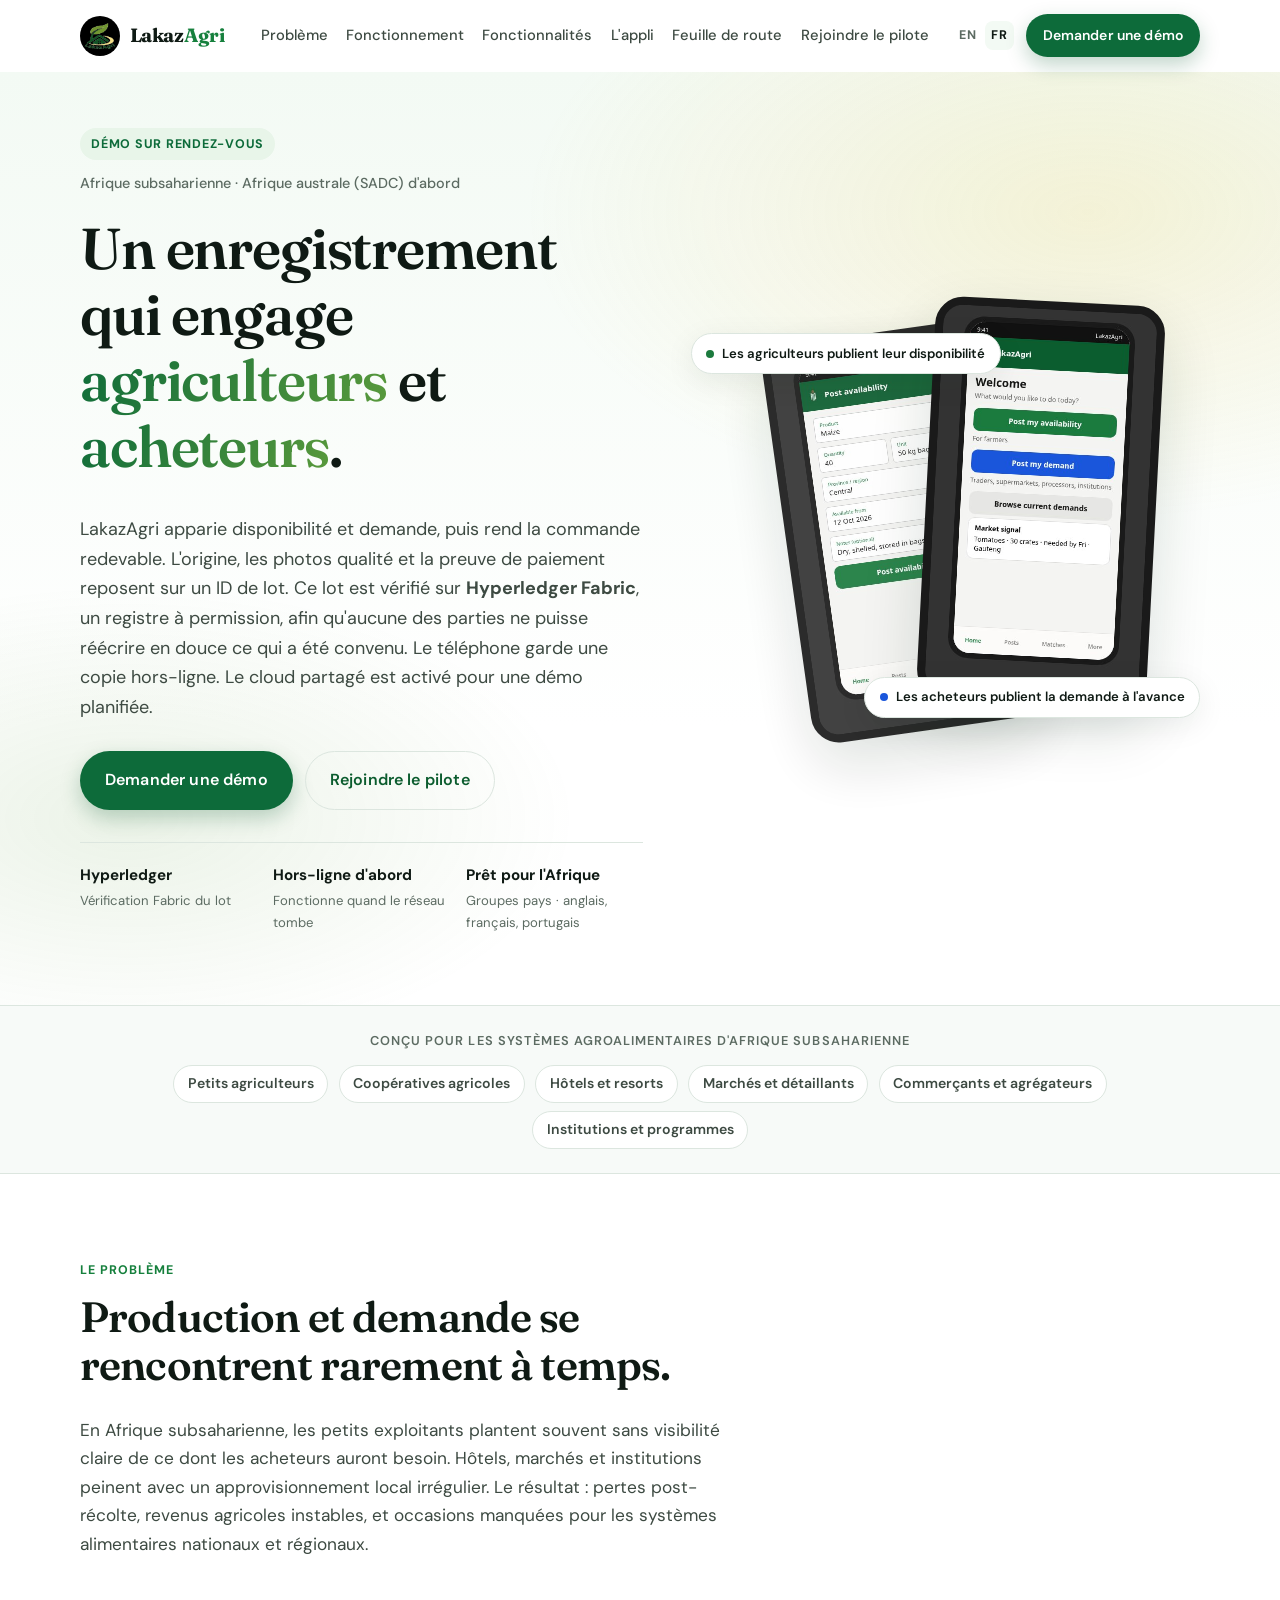
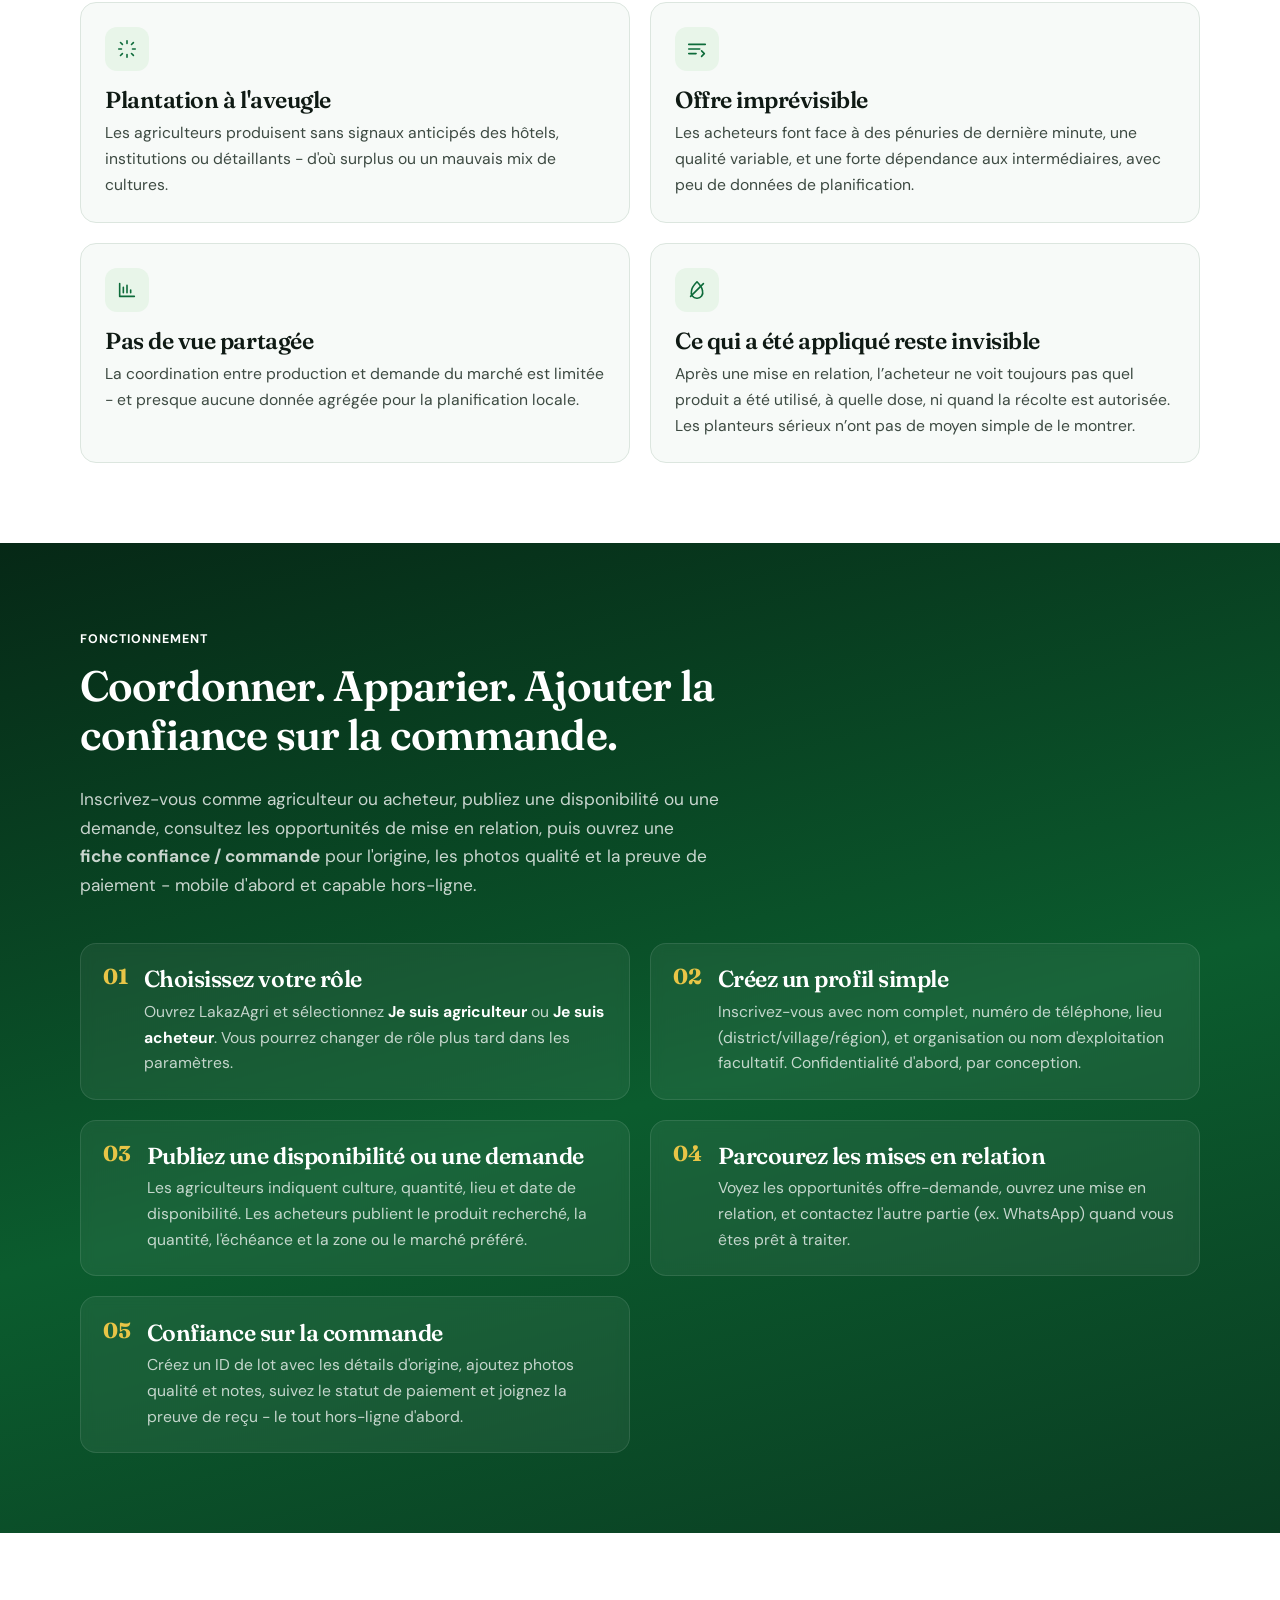
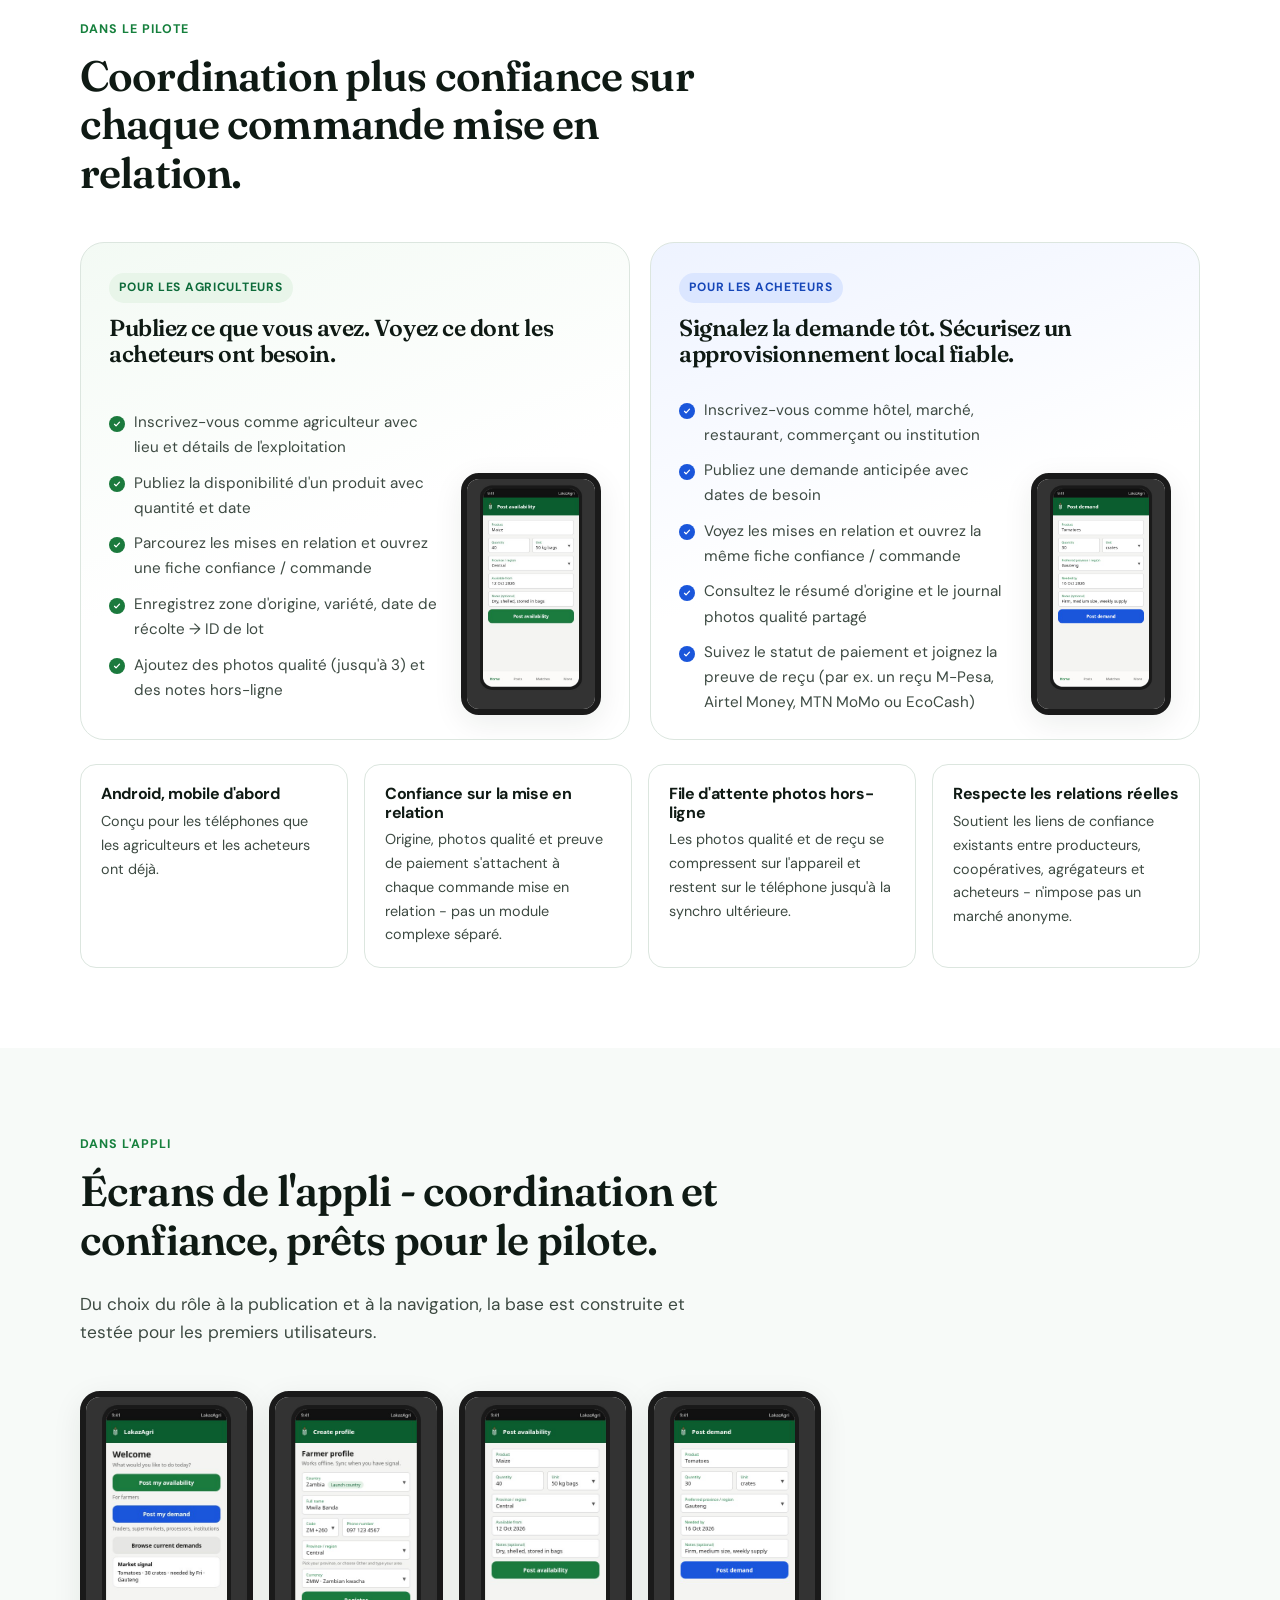
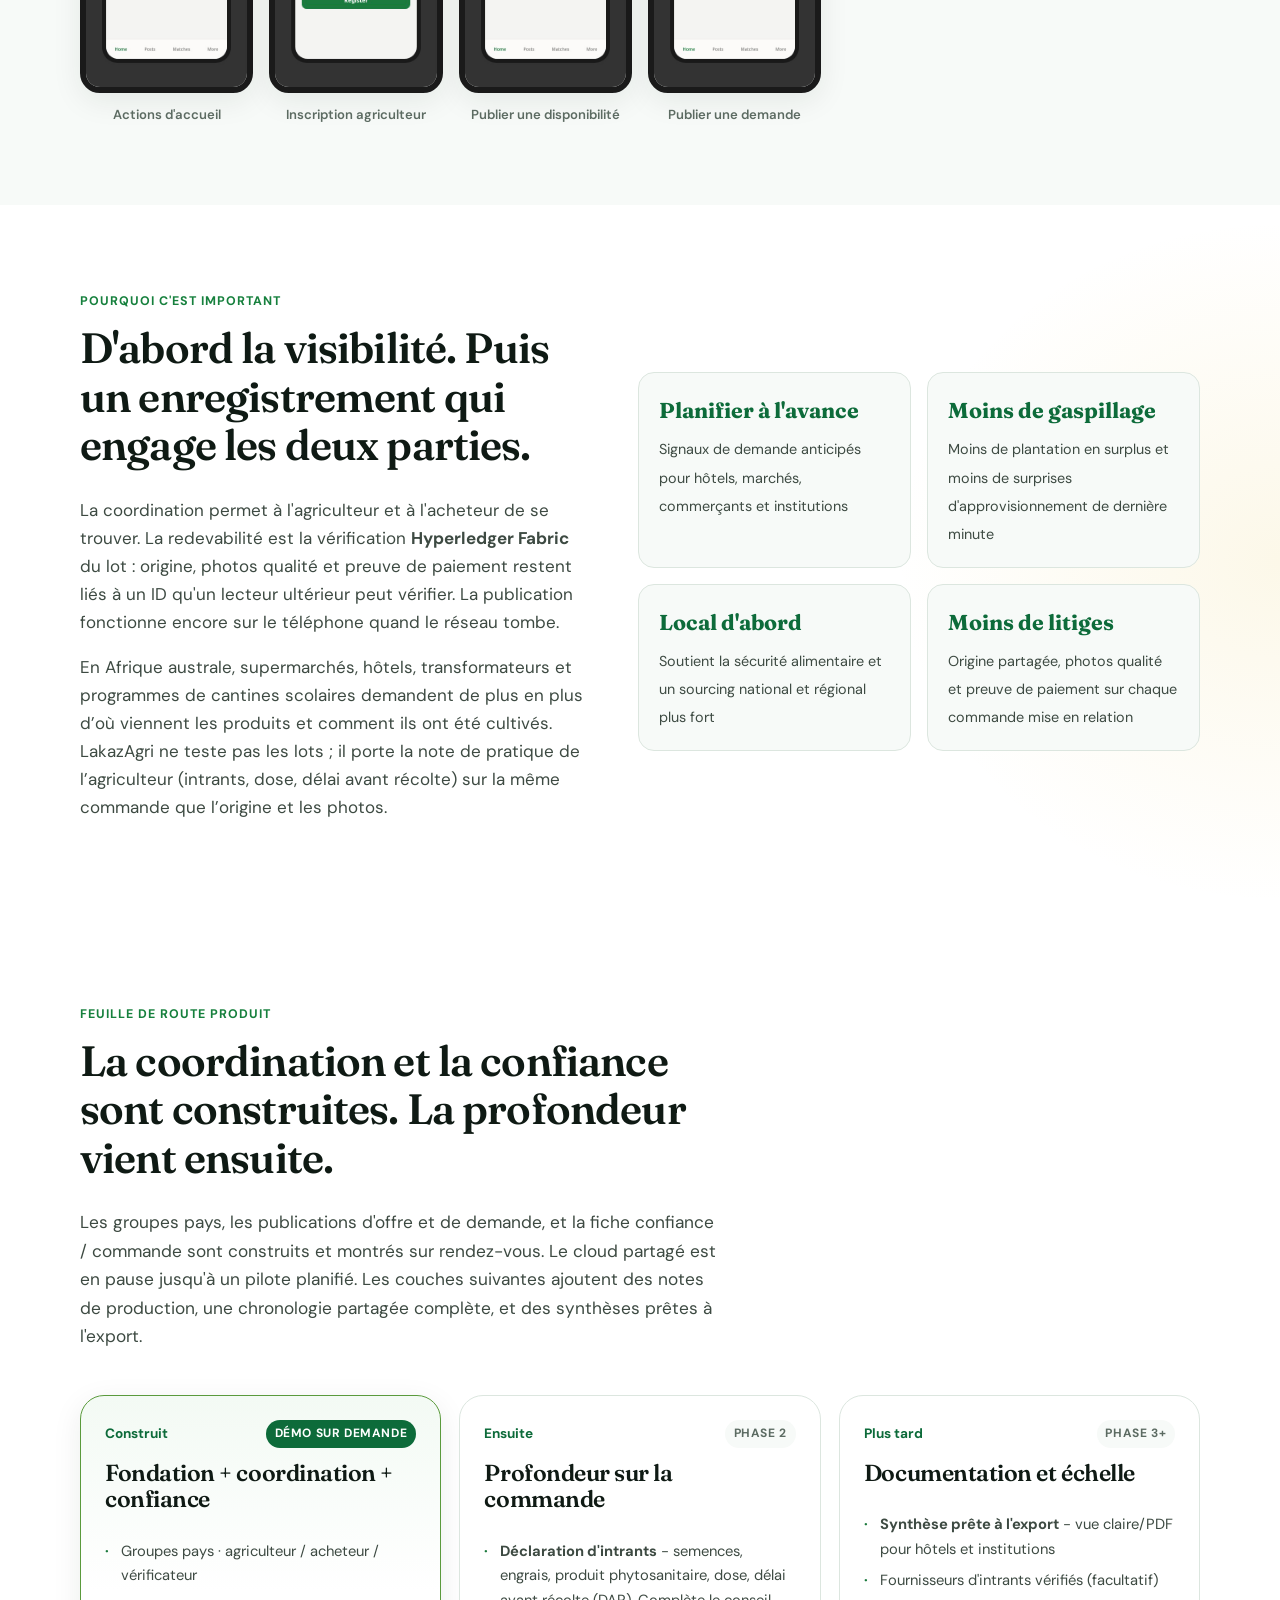
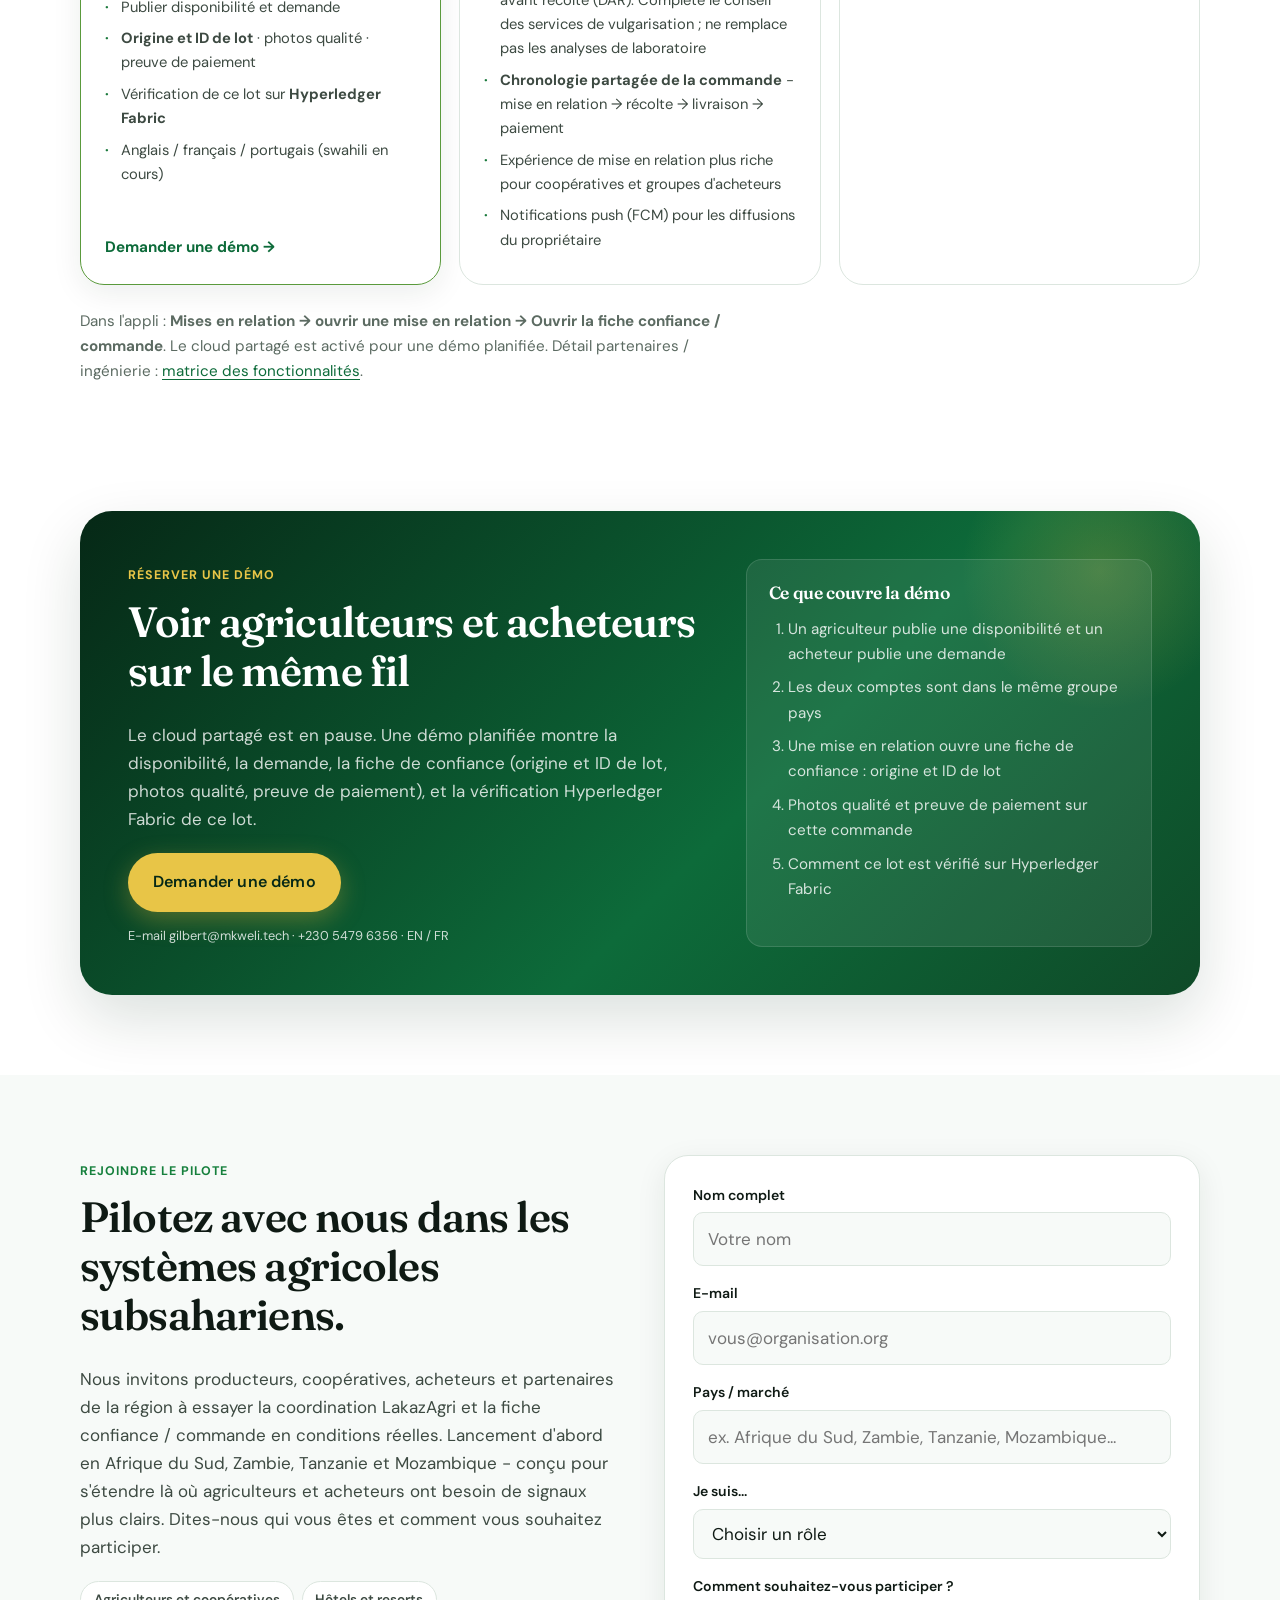
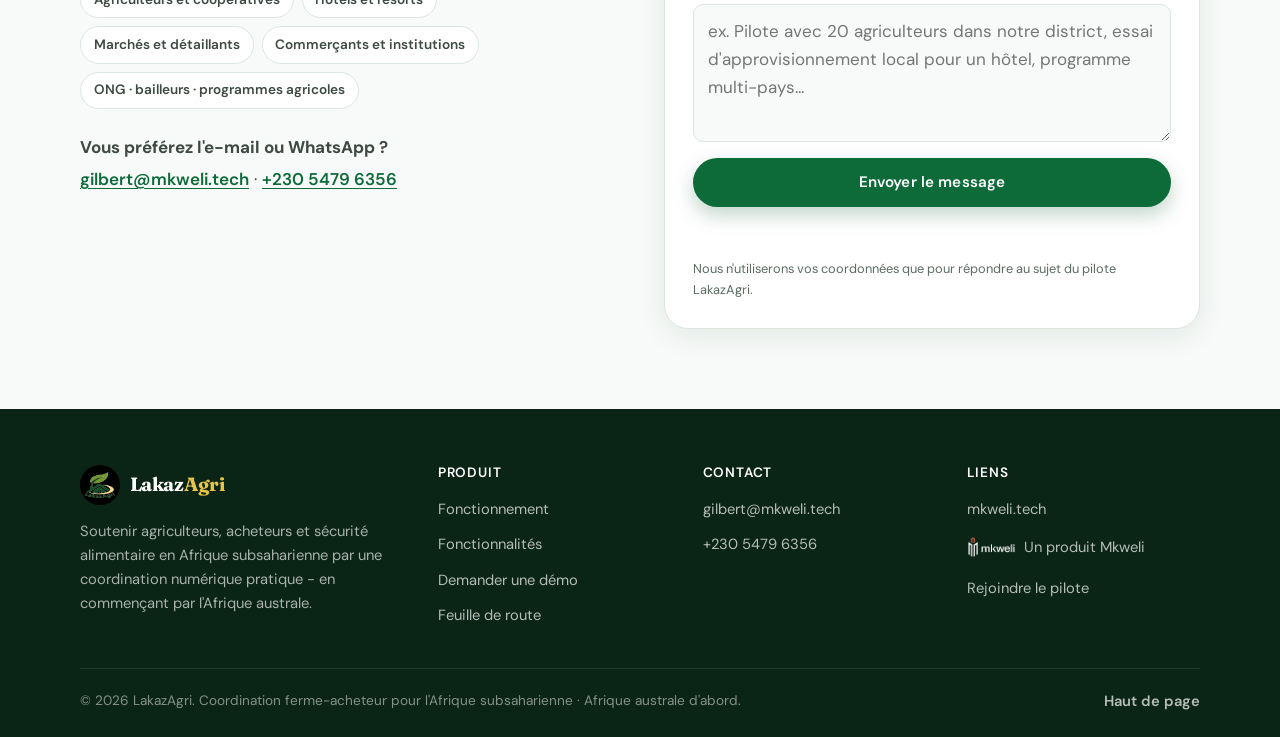
==== commit 8a7fbb79: "Replace screenshots with clean Southern Africa app mock-ups The old files were named after the Mauri" ====
--- a/fr.html
+++ b/fr.html
@@ -215,10 +215,10 @@
         <div class="hero-visual">
           <div class="phone-stack">
             <figure class="phone phone-back">
-              <img src="assets/screenshots/Screenshot_20260616_174458_mu.lakazagri.jpg" alt="Écran de publication de disponibilité pour les agriculteurs" width="280" height="560" loading="eager" />
+              <img src="assets/screenshots/app-post-availability.jpg" alt="Écran de publication de disponibilité pour les agriculteurs" width="280" height="560" loading="eager" />
             </figure>
             <figure class="phone phone-front">
-              <img src="assets/screenshots/Screenshot_20260616_174440_mu.lakazagri.jpg" alt="Accueil LakazAgri : publier une disponibilité ou une demande" width="280" height="560" loading="eager" />
+              <img src="assets/screenshots/app-welcome.jpg" alt="Accueil LakazAgri : publier une disponibilité ou une demande" width="280" height="560" loading="eager" />
             </figure>
           </div>
           <div class="floating-card card-farmer">
@@ -361,7 +361,7 @@
               <li>Ajoutez des photos qualité (jusqu'à 3) et des notes hors-ligne</li>
             </ul>
             <figure class="panel-shot">
-              <img src="assets/screenshots/Screenshot_20260616_174458_mu.lakazagri.jpg" alt="Formulaire de publication de disponibilité agriculteur" width="240" height="480" loading="lazy" />
+              <img src="assets/screenshots/app-post-availability.jpg" alt="Formulaire de publication de disponibilité agriculteur" width="240" height="480" loading="lazy" />
             </figure>
           </article>
           <article class="feature-panel buyer">
@@ -377,7 +377,7 @@
               <li>Suivez le statut de paiement et joignez la preuve de reçu (par ex. un reçu M-Pesa, Airtel Money, MTN MoMo ou EcoCash)</li>
             </ul>
             <figure class="panel-shot">
-              <img src="assets/screenshots/Screenshot_20260616_174507_mu.lakazagri.jpg" alt="Formulaire de publication de demande acheteur" width="240" height="480" loading="lazy" />
+              <img src="assets/screenshots/app-post-demand.jpg" alt="Formulaire de publication de demande acheteur" width="240" height="480" loading="lazy" />
             </figure>
           </article>
         </div>
@@ -412,27 +412,19 @@
         </div>
         <div class="gallery" role="list">
           <figure class="gallery-item" role="listitem">
-            <img src="assets/screenshots/Screenshot_20260616_174404_mu.lakazagri.jpg" alt="Bienvenue - choisir le rôle Agriculteur ou Acheteur" width="220" height="440" loading="lazy" />
-            <figcaption>Choix du rôle</figcaption>
+            <img src="assets/screenshots/app-welcome.jpg" alt="Écran d'accueil : publier une disponibilité, une demande ou parcourir les demandes" width="220" height="440" loading="lazy" />
+            <figcaption>Actions d'accueil</figcaption>
           </figure>
           <figure class="gallery-item" role="listitem">
-            <img src="assets/screenshots/Screenshot_20260616_174413_mu.lakazagri.jpg" alt="Formulaire d'inscription agriculteur" width="220" height="440" loading="lazy" />
+            <img src="assets/screenshots/app-farmer-registration.jpg" alt="Formulaire d'inscription agriculteur" width="220" height="440" loading="lazy" />
             <figcaption>Inscription agriculteur</figcaption>
           </figure>
           <figure class="gallery-item" role="listitem">
-            <img src="assets/screenshots/Screenshot_20260616_174425_mu.lakazagri.jpg" alt="Formulaire d'inscription acheteur" width="220" height="440" loading="lazy" />
-            <figcaption>Inscription acheteur</figcaption>
-          </figure>
-          <figure class="gallery-item" role="listitem">
-            <img src="assets/screenshots/Screenshot_20260616_174440_mu.lakazagri.jpg" alt="Écran d'accueil avec les actions publier disponibilité et demande" width="220" height="440" loading="lazy" />
-            <figcaption>Actions d'accueil</figcaption>
-          </figure>
-          <figure class="gallery-item" role="listitem">
-            <img src="assets/screenshots/Screenshot_20260616_174458_mu.lakazagri.jpg" alt="Formulaire de publication de disponibilité pour les agriculteurs" width="220" height="440" loading="lazy" />
+            <img src="assets/screenshots/app-post-availability.jpg" alt="Formulaire de publication de disponibilité pour les agriculteurs" width="220" height="440" loading="lazy" />
             <figcaption>Publier une disponibilité</figcaption>
           </figure>
           <figure class="gallery-item" role="listitem">
-            <img src="assets/screenshots/Screenshot_20260616_174507_mu.lakazagri.jpg" alt="Formulaire de publication de demande pour les acheteurs" width="220" height="440" loading="lazy" />
+            <img src="assets/screenshots/app-post-demand.jpg" alt="Formulaire de publication de demande pour les acheteurs" width="220" height="440" loading="lazy" />
             <figcaption>Publier une demande</figcaption>
           </figure>
         </div>
